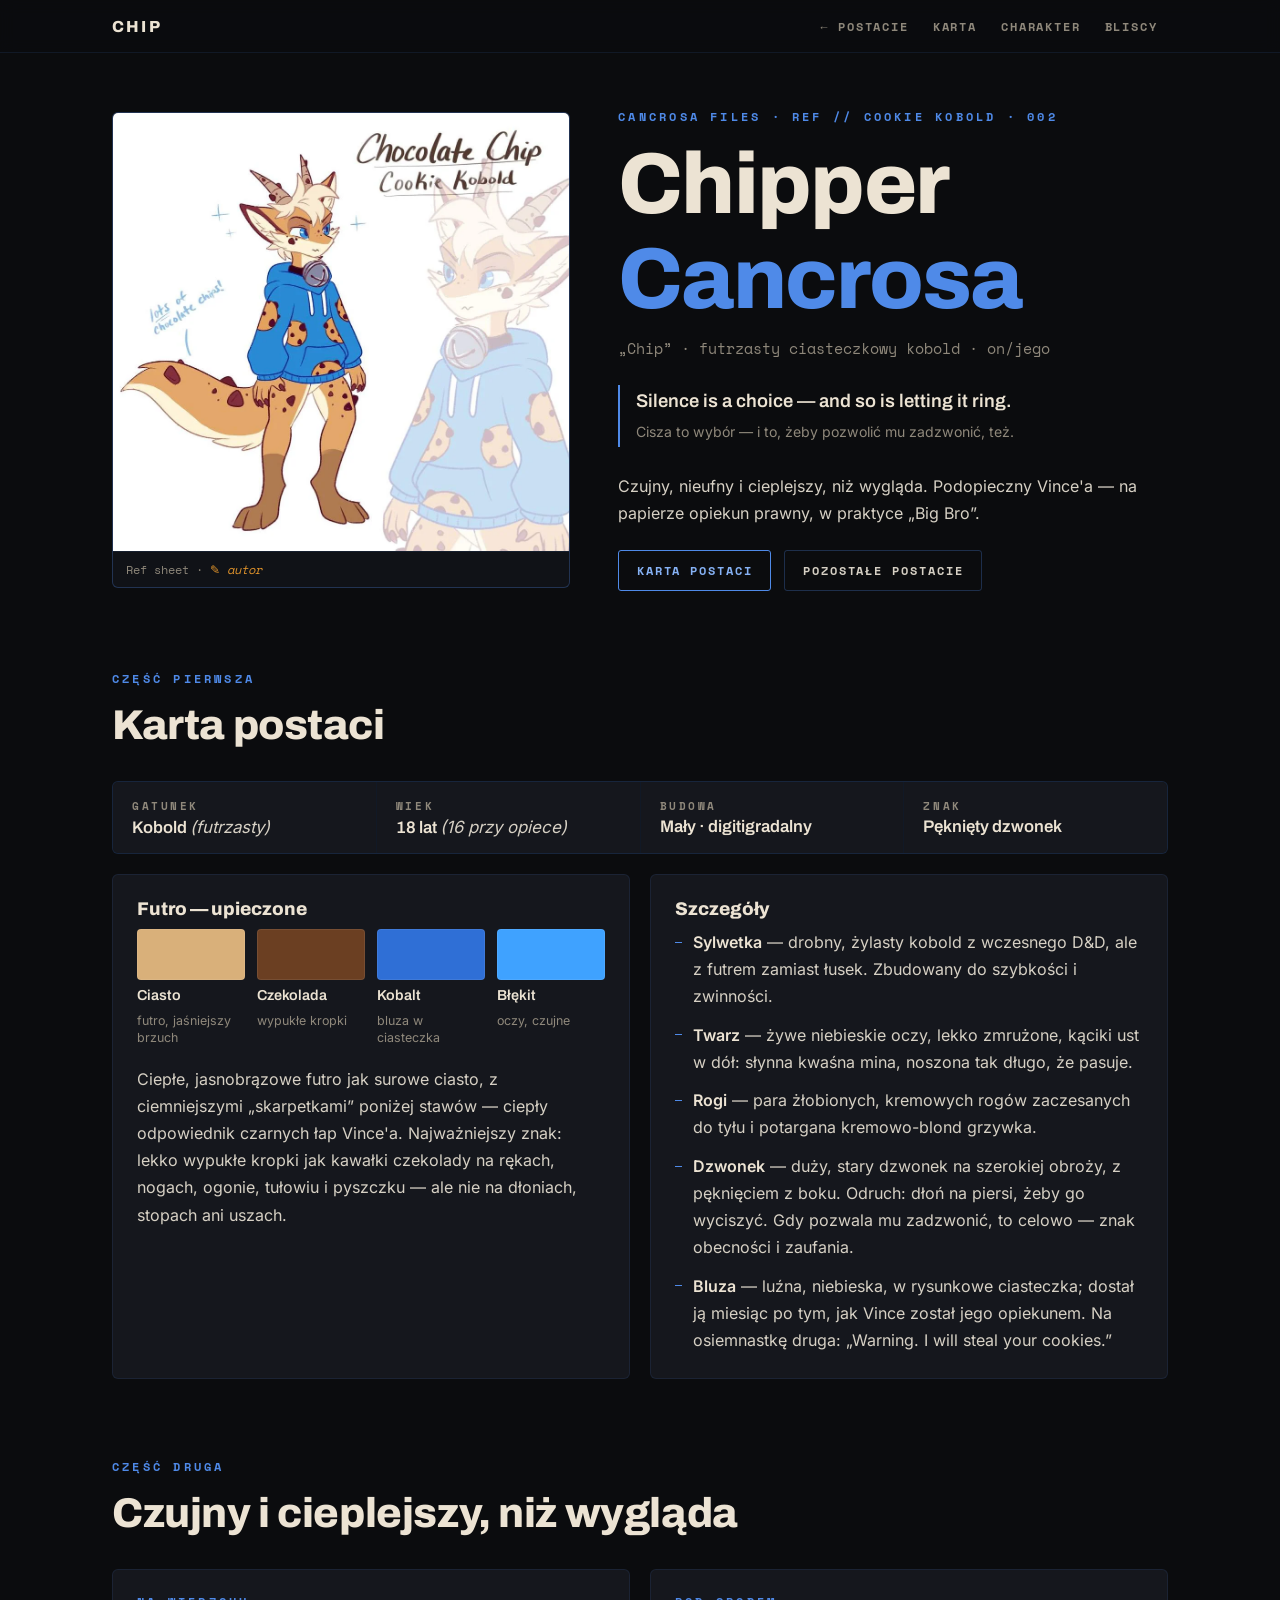
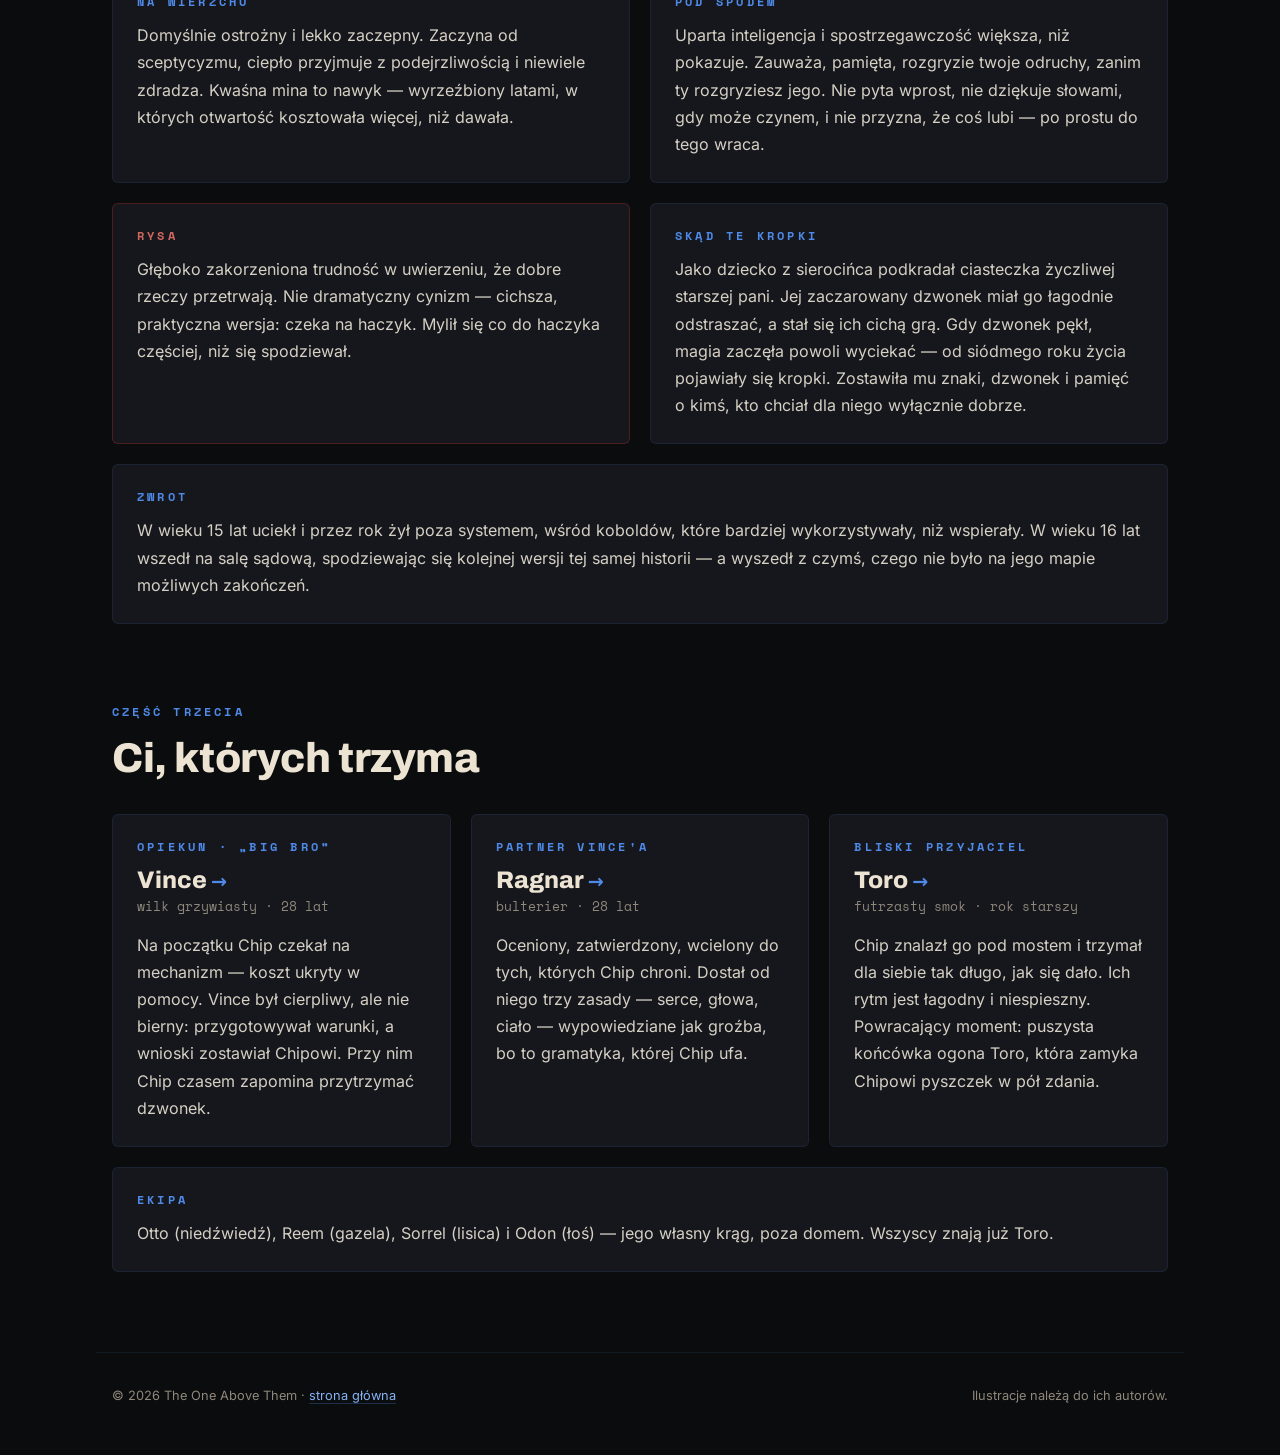
==== chip.html @ 17dac514 "Karty Chipa, Ragnara i Toro, zapowiedź Myr i Zarina, ref sheety Co-Authored-By: Claude Opus 5.5 <nor" ====
<!doctype html>
<html lang="pl">
<head>
<meta charset="utf-8">
<meta name="viewport" content="width=device-width, initial-scale=1">
<title>Chipper Cancrosa · The One Above Them</title>
<meta name="description" content="Chipper „Chip” Cancrosa — futrzasty ciasteczkowy kobold, podopieczny Vince'a.">
<meta name="color-scheme" content="dark">
<meta name="theme-color" content="#0b0c0e">
<meta property="og:type" content="website">
<meta property="og:title" content="Chipper „Chip” Cancrosa">
<meta property="og:description" content="Cisza to wybór — i to, żeby pozwolić dzwonkowi zadzwonić, też.">
<meta property="og:url" content="https://TWOJA-DOMENA.pl/chip.html">
<meta property="og:image" content="https://TWOJA-DOMENA.pl/img/chip-thumb.webp">
<link rel="icon" href="data:image/svg+xml,%3Csvg xmlns='http://www.w3.org/2000/svg' viewBox='0 0 32 32'%3E%3Crect width='32' height='32' rx='7' fill='%230b0c0e'/%3E%3Ccircle cx='16' cy='8' r='3' fill='%23ece3d3'/%3E%3Cpath d='M8 19v8M16 17v10M24 19v8' stroke='%23c98a3c' stroke-width='2.2' stroke-linecap='round'/%3E%3C/svg%3E">
<link rel="stylesheet" href="fonts/fonts.css">
<link rel="stylesheet" href="styles.css">
<style>
  /* Akcent Chipa: kobaltowa bluza w ciasteczka */
  :root { --gold: #4f8ae8; --gold-b: #86b2f5; --line: rgba(79,138,232,.28); --line-s: rgba(79,138,232,.11); }
</style>
</head>
<body>
<a class="skip" href="#main">Przejdź do treści</a>

<header class="top">
  <div class="top-inner">
    <a class="brand" href="#start">CHIP</a>
    <nav class="tabs" aria-label="Sekcje strony">
      <a href="index.html#postacie">← Postacie</a>
      <a href="#karta">Karta</a>
      <a href="#charakter">Charakter</a>
      <a href="#bliscy">Bliscy</a>
    </nav>
  </div>
</header>

<main id="main">
  <section class="hero" id="start">
    <figure class="portrait has-img" style="margin:0">
      <a href="img/chip-ref.webp"><img src="img/chip-ref.webp" alt="Ref sheet Chipa: mały kobold w niebieskiej bluzie w ciasteczka, z dzwonkiem na obroży" width="1000" height="961"></a>
      <figcaption>Ref sheet · <span class="todo">autor</span></figcaption>
    </figure>
    <div>
      <p class="kicker">Cancrosa Files · Ref // Cookie Kobold · 002</p>
      <h1>Chipper<br><span>Cancrosa</span></h1>
      <p class="aka">„Chip” · futrzasty ciasteczkowy kobold · on/jego</p>
      <blockquote class="motto">
        <q>Silence is a choice — and so is letting it ring.</q>
        <small>Cisza to wybór — i to, żeby pozwolić mu zadzwonić, też.</small>
      </blockquote>
      <div class="lead">
        <p>Czujny, nieufny i cieplejszy, niż wygląda. Podopieczny Vince'a — na papierze opiekun prawny, w praktyce „Big Bro”.</p>
      </div>
      <a class="btn" href="#karta">Karta postaci</a>
      <a class="btn ghost" href="index.html#postacie">Pozostałe postacie</a>
    </div>
  </section>

  <section id="karta" aria-labelledby="karta-h">
    <div class="section-head">
      <p class="kicker">Część pierwsza</p>
      <h2 id="karta-h">Karta postaci</h2>
    </div>
    <dl class="stats">
      <div><dt>Gatunek</dt><dd>Kobold <i>(futrzasty)</i></dd></div>
      <div><dt>Wiek</dt><dd>18 lat <i>(16 przy opiece)</i></dd></div>
      <div><dt>Budowa</dt><dd>Mały · digitigradalny</dd></div>
      <div><dt>Znak</dt><dd>Pęknięty dzwonek</dd></div>
    </dl>
    <div class="grid-2">
      <div class="card">
        <h3>Futro — upieczone</h3>
        <div class="swatches">
          <div class="swatch"><i style="--c:#d9b07a"></i><b>Ciasto</b><span>futro, jaśniejszy brzuch</span></div>
          <div class="swatch"><i style="--c:#6b3f22"></i><b>Czekolada</b><span>wypukłe kropki</span></div>
          <div class="swatch"><i style="--c:#2f6fd6"></i><b>Kobalt</b><span>bluza w ciasteczka</span></div>
          <div class="swatch"><i style="--c:#3fa2ff"></i><b>Błękit</b><span>oczy, czujne</span></div>
        </div>
        <p>Ciepłe, jasnobrązowe futro jak surowe ciasto, z ciemniejszymi „skarpetkami” poniżej stawów —
          ciepły odpowiednik czarnych łap Vince'a. Najważniejszy znak: lekko wypukłe kropki jak kawałki czekolady
          na rękach, nogach, ogonie, tułowiu i pyszczku — ale nie na dłoniach, stopach ani uszach.</p>
      </div>
      <div class="card">
        <h3>Szczegóły</h3>
        <ul class="details">
          <li><b>Sylwetka</b> — drobny, żylasty kobold z wczesnego D&amp;D, ale z futrem zamiast łusek. Zbudowany do szybkości i zwinności.</li>
          <li><b>Twarz</b> — żywe niebieskie oczy, lekko zmrużone, kąciki ust w dół: słynna kwaśna mina, noszona tak długo, że pasuje.</li>
          <li><b>Rogi</b> — para żłobionych, kremowych rogów zaczesanych do tyłu i potargana kremowo-blond grzywka.</li>
          <li><b>Dzwonek</b> — duży, stary dzwonek na szerokiej obroży, z pęknięciem z boku. Odruch: dłoń na piersi, żeby go wyciszyć.
            Gdy pozwala mu zadzwonić, to celowo — znak obecności i zaufania.</li>
          <li><b>Bluza</b> — luźna, niebieska, w rysunkowe ciasteczka; dostał ją miesiąc po tym, jak Vince został jego opiekunem.
            Na osiemnastkę druga: „Warning. I will steal your cookies.”</li>
        </ul>
      </div>
    </div>
  </section>

  <section id="charakter" aria-labelledby="charakter-h">
    <div class="section-head">
      <p class="kicker">Część druga</p>
      <h2 id="charakter-h">Czujny i cieplejszy, niż wygląda</h2>
    </div>
    <div class="grid-2">
      <div class="card">
        <p class="kicker">Na wierzchu</p>
        <p>Domyślnie ostrożny i lekko zaczepny. Zaczyna od sceptycyzmu, ciepło przyjmuje z podejrzliwością i niewiele zdradza.
          Kwaśna mina to nawyk — wyrzeźbiony latami, w których otwartość kosztowała więcej, niż dawała.</p>
      </div>
      <div class="card">
        <p class="kicker">Pod spodem</p>
        <p>Uparta inteligencja i spostrzegawczość większa, niż pokazuje. Zauważa, pamięta, rozgryzie twoje odruchy, zanim ty rozgryziesz jego.
          Nie pyta wprost, nie dziękuje słowami, gdy może czynem, i nie przyzna, że coś lubi — po prostu do tego wraca.</p>
      </div>
      <div class="card trait shadow">
        <p class="kicker">Rysa</p>
        <p>Głęboko zakorzeniona trudność w uwierzeniu, że dobre rzeczy przetrwają. Nie dramatyczny cynizm — cichsza, praktyczna wersja:
          czeka na haczyk. Mylił się co do haczyka częściej, niż się spodziewał.</p>
      </div>
      <div class="card">
        <p class="kicker">Skąd te kropki</p>
        <p>Jako dziecko z sierocińca podkradał ciasteczka życzliwej starszej pani. Jej zaczarowany dzwonek miał go łagodnie odstraszać,
          a stał się ich cichą grą. Gdy dzwonek pękł, magia zaczęła powoli wyciekać — od siódmego roku życia pojawiały się kropki.
          Zostawiła mu znaki, dzwonek i pamięć o kimś, kto chciał dla niego wyłącznie dobrze.</p>
      </div>
    </div>
    <div class="card">
      <p class="kicker">Zwrot</p>
      <p>W wieku 15 lat uciekł i przez rok żył poza systemem, wśród koboldów, które bardziej wykorzystywały, niż wspierały.
        W wieku 16 lat wszedł na salę sądową, spodziewając się kolejnej wersji tej samej historii — a wyszedł z czymś,
        czego nie było na jego mapie możliwych zakończeń.</p>
    </div>
  </section>

  <section id="bliscy" aria-labelledby="bliscy-h">
    <div class="section-head">
      <p class="kicker">Część trzecia</p>
      <h2 id="bliscy-h">Ci, których trzyma</h2>
    </div>
    <div class="grid-3">
      <article class="card person">
        <p class="kicker">Opiekun · „Big Bro”</p>
        <h3><a href="vince.html">Vince</a></h3>
        <p class="meta">wilk grzywiasty · 28 lat</p>
        <p>Na początku Chip czekał na mechanizm — koszt ukryty w pomocy. Vince był cierpliwy, ale nie bierny: przygotowywał warunki,
          a wnioski zostawiał Chipowi. Przy nim Chip czasem zapomina przytrzymać dzwonek.</p>
      </article>
      <article class="card person">
        <p class="kicker">Partner Vince'a</p>
        <h3><a href="ragnar.html">Ragnar</a></h3>
        <p class="meta">bulterier · 28 lat</p>
        <p>Oceniony, zatwierdzony, wcielony do tych, których Chip chroni. Dostał od niego trzy zasady — serce, głowa, ciało —
          wypowiedziane jak groźba, bo to gramatyka, której Chip ufa.</p>
      </article>
      <article class="card person">
        <p class="kicker">Bliski przyjaciel</p>
        <h3><a href="toro.html">Toro</a></h3>
        <p class="meta">futrzasty smok · rok starszy</p>
        <p>Chip znalazł go pod mostem i trzymał dla siebie tak długo, jak się dało. Ich rytm jest łagodny i niespieszny.
          Powracający moment: puszysta końcówka ogona Toro, która zamyka Chipowi pyszczek w pół zdania.</p>
      </article>
    </div>
    <div class="card">
      <p class="kicker">Ekipa</p>
      <p>Otto (niedźwiedź), Reem (gazela), Sorrel (lisica) i Odon (łoś) — jego własny krąg, poza domem. Wszyscy znają już Toro.</p>
    </div>
  </section>
</main>

<footer>
  <span>© <span id="year">2026</span> The One Above Them · <a href="index.html">strona główna</a></span>
  <span>Ilustracje należą do ich autorów.</span>
</footer>

<script>
  document.getElementById("year").textContent = new Date().getFullYear();
  const links = [...document.querySelectorAll("nav.tabs a")];
  const observer = new IntersectionObserver(entries => {
    for (const e of entries) {
      if (!e.isIntersecting) continue;
      links.forEach(a => a.setAttribute("aria-current", a.hash === "#" + e.target.id ? "true" : "false"));
    }
  }, { rootMargin: "-40% 0px -55% 0px" });
  document.querySelectorAll("main section[id]").forEach(s => observer.observe(s));
</script>
</body>
</html>
---- fonts/fonts.css ----
/* Archivo, Inter, Space Mono — SIL Open Font License (pliki OFL-*.txt obok). Źródło: Fontsource. */
@font-face { font-family: "Archivo"; font-style: normal; font-weight: 600; font-display: swap; src: url("archivo-latin-ext-600-normal.woff2") format("woff2"); unicode-range: U+0100-02AF,U+0304,U+0308,U+0329,U+1E00-1E9F,U+1EF2-1EFF,U+2020,U+20A0-20AB,U+20AD-20C0,U+2113,U+2C60-2C7F,U+A720-A7FF; }
@font-face { font-family: "Archivo"; font-style: normal; font-weight: 600; font-display: swap; src: url("archivo-latin-600-normal.woff2") format("woff2"); unicode-range: U+0000-00FF,U+0131,U+0152-0153,U+02BB-02BC,U+02C6,U+02DA,U+02DC,U+0304,U+0308,U+0329,U+2000-206F,U+2074,U+20AC,U+2122,U+2191,U+2193,U+2212,U+2215,U+FEFF,U+FFFD; }
@font-face { font-family: "Archivo"; font-style: normal; font-weight: 800; font-display: swap; src: url("archivo-latin-ext-800-normal.woff2") format("woff2"); unicode-range: U+0100-02AF,U+0304,U+0308,U+0329,U+1E00-1E9F,U+1EF2-1EFF,U+2020,U+20A0-20AB,U+20AD-20C0,U+2113,U+2C60-2C7F,U+A720-A7FF; }
@font-face { font-family: "Archivo"; font-style: normal; font-weight: 800; font-display: swap; src: url("archivo-latin-800-normal.woff2") format("woff2"); unicode-range: U+0000-00FF,U+0131,U+0152-0153,U+02BB-02BC,U+02C6,U+02DA,U+02DC,U+0304,U+0308,U+0329,U+2000-206F,U+2074,U+20AC,U+2122,U+2191,U+2193,U+2212,U+2215,U+FEFF,U+FFFD; }
@font-face { font-family: "Inter"; font-style: normal; font-weight: 400; font-display: swap; src: url("inter-latin-ext-400-normal.woff2") format("woff2"); unicode-range: U+0100-02AF,U+0304,U+0308,U+0329,U+1E00-1E9F,U+1EF2-1EFF,U+2020,U+20A0-20AB,U+20AD-20C0,U+2113,U+2C60-2C7F,U+A720-A7FF; }
@font-face { font-family: "Inter"; font-style: normal; font-weight: 400; font-display: swap; src: url("inter-latin-400-normal.woff2") format("woff2"); unicode-range: U+0000-00FF,U+0131,U+0152-0153,U+02BB-02BC,U+02C6,U+02DA,U+02DC,U+0304,U+0308,U+0329,U+2000-206F,U+2074,U+20AC,U+2122,U+2191,U+2193,U+2212,U+2215,U+FEFF,U+FFFD; }
@font-face { font-family: "Inter"; font-style: normal; font-weight: 600; font-display: swap; src: url("inter-latin-ext-600-normal.woff2") format("woff2"); unicode-range: U+0100-02AF,U+0304,U+0308,U+0329,U+1E00-1E9F,U+1EF2-1EFF,U+2020,U+20A0-20AB,U+20AD-20C0,U+2113,U+2C60-2C7F,U+A720-A7FF; }
@font-face { font-family: "Inter"; font-style: normal; font-weight: 600; font-display: swap; src: url("inter-latin-600-normal.woff2") format("woff2"); unicode-range: U+0000-00FF,U+0131,U+0152-0153,U+02BB-02BC,U+02C6,U+02DA,U+02DC,U+0304,U+0308,U+0329,U+2000-206F,U+2074,U+20AC,U+2122,U+2191,U+2193,U+2212,U+2215,U+FEFF,U+FFFD; }
@font-face { font-family: "Space Mono"; font-style: normal; font-weight: 400; font-display: swap; src: url("space-mono-latin-ext-400-normal.woff2") format("woff2"); unicode-range: U+0100-02AF,U+0304,U+0308,U+0329,U+1E00-1E9F,U+1EF2-1EFF,U+2020,U+20A0-20AB,U+20AD-20C0,U+2113,U+2C60-2C7F,U+A720-A7FF; }
@font-face { font-family: "Space Mono"; font-style: normal; font-weight: 400; font-display: swap; src: url("space-mono-latin-400-normal.woff2") format("woff2"); unicode-range: U+0000-00FF,U+0131,U+0152-0153,U+02BB-02BC,U+02C6,U+02DA,U+02DC,U+0304,U+0308,U+0329,U+2000-206F,U+2074,U+20AC,U+2122,U+2191,U+2193,U+2212,U+2215,U+FEFF,U+FFFD; }
@font-face { font-family: "Space Mono"; font-style: normal; font-weight: 700; font-display: swap; src: url("space-mono-latin-ext-700-normal.woff2") format("woff2"); unicode-range: U+0100-02AF,U+0304,U+0308,U+0329,U+1E00-1E9F,U+1EF2-1EFF,U+2020,U+20A0-20AB,U+20AD-20C0,U+2113,U+2C60-2C7F,U+A720-A7FF; }
@font-face { font-family: "Space Mono"; font-style: normal; font-weight: 700; font-display: swap; src: url("space-mono-latin-700-normal.woff2") format("woff2"); unicode-range: U+0000-00FF,U+0131,U+0152-0153,U+02BB-02BC,U+02C6,U+02DA,U+02DC,U+0304,U+0308,U+0329,U+2000-206F,U+2074,U+20AC,U+2122,U+2191,U+2193,U+2212,U+2215,U+FEFF,U+FFFD; }
---- styles.css ----
:root {
  /* Barwy z karty referencyjnej Vince'a */
  --gold: #c98a3c;      /* miedziane złoto: barki, boki, uda */
  --gold-b: #e6ac60;
  --cream: #ece3d3;     /* krem: pierś, brzuch, podbródek */
  --jet: #050506;       /* czerń: dolne części kończyn, linia kręgosłupa */
  --amber: #e0932b;     /* oczy */

  --bg: #0b0c0e;
  --bg2: #101217;
  --card: #15171d;
  --ink: #d6d0c4;
  --muted: #8f887b;
  --line: rgba(201, 138, 60, .24);
  --line-s: rgba(201, 138, 60, .10);

  --disp: "Archivo", system-ui, sans-serif;
  --body: "Inter", system-ui, sans-serif;
  --mono: "Space Mono", ui-monospace, monospace;
}

* { box-sizing: border-box; }
html { scroll-behavior: smooth; scroll-padding-top: 4.5rem; }
body {
  margin: 0;
  background: var(--bg);
  color: var(--ink);
  font: 400 1rem/1.7 var(--body);
  -webkit-font-smoothing: antialiased;
}
::selection { background: var(--gold); color: var(--jet); }
a { color: var(--gold-b); text-underline-offset: 3px; text-decoration-color: var(--line); }
a:hover { color: var(--cream); text-decoration-color: var(--gold); }
a:focus-visible { outline: 2px solid var(--gold-b); outline-offset: 3px; border-radius: 2px; }
img { max-width: 100%; display: block; }
h1, h2, h3 { font-family: var(--disp); color: var(--cream); margin: 0; line-height: 1.1; }
p { margin: 0 0 1rem; }
p:last-child { margin-bottom: 0; }

.skip { position: absolute; left: -999px; }
.skip:focus { left: 1rem; top: 1rem; z-index: 100; background: var(--gold); color: var(--jet); padding: .4rem .8rem; }

.kicker {
  font: 700 .72rem/1.4 var(--mono); letter-spacing: .28em; text-transform: uppercase; color: var(--gold);
  margin: 0 0 .75rem;
}
.todo { color: var(--amber); font-style: italic; }
.todo::before { content: "✎ "; font-style: normal; }

/* ---------- Pasek nawigacji ---------- */
header.top {
  position: sticky; top: 0; z-index: 40;
  background: rgba(11, 12, 14, .86);
  backdrop-filter: blur(8px);
  border-bottom: 1px solid var(--line-s);
}
.top-inner { max-width: 68rem; margin: 0 auto; padding: .7rem 1rem; display: flex; align-items: center; gap: 1rem; flex-wrap: wrap; }
.brand { display: flex; align-items: center; gap: .6rem; text-decoration: none; color: var(--cream); font: 800 1rem var(--disp); letter-spacing: .14em; }
.brand svg { width: 1.4rem; height: 1.4rem; }
nav.tabs { display: flex; gap: .2rem; flex-wrap: wrap; margin-left: auto; }
nav.tabs a {
  font: 700 .72rem var(--mono); letter-spacing: .16em; text-transform: uppercase; text-decoration: none;
  color: var(--muted); padding: .4rem .65rem; border-radius: 3px;
}
nav.tabs a:hover, nav.tabs a[aria-current="true"] { color: var(--gold-b); background: var(--line-s); }

main { max-width: 68rem; margin: 0 auto; padding: 0 1rem 5rem; }
section { padding-top: 5rem; }
.section-head { display: grid; gap: .25rem; margin-bottom: 2rem; }
.section-head h2 { font-size: clamp(1.8rem, 4vw, 2.6rem); font-weight: 800; letter-spacing: -.01em; }
.intro { max-width: 44rem; margin-bottom: 2rem; }

.card { background: var(--card); border: 1px solid var(--line-s); border-radius: 6px; padding: 1.5rem; }
.card + .card, .grid-2 + .card { margin-top: 1.25rem; }
.grid-2 > .card, .grid-3 > .card { margin-top: 0; }

/* ---------- Ekran powitalny ---------- */
.hero { display: grid; grid-template-columns: minmax(0, 1fr) minmax(0, 1.2fr); gap: 3rem; align-items: center; padding-top: 3.5rem; }
.portrait {
  aspect-ratio: 4 / 5; border-radius: 6px; overflow: hidden;
  /* Czarna „oś kręgosłupa” przez środek, dopóki nie ma portretu */
  background:
    linear-gradient(to right, transparent calc(50% - 1px), var(--jet) calc(50% - 1px) calc(50% + 1px), transparent calc(50% + 1px)),
    radial-gradient(ellipse at 50% 35%, rgba(201,138,60,.22), transparent 65%),
    var(--bg2);
  border: 1px solid var(--line);
  display: grid; place-items: center;
}
.portrait img { width: 100%; height: 100%; object-fit: cover; }
.portrait .placeholder { font: 700 .75rem var(--mono); letter-spacing: .2em; color: var(--muted); text-align: center; background: var(--bg2); padding: .5rem .8rem; }
.hero h1 { font-size: clamp(3rem, 8vw, 5.4rem); font-weight: 800; letter-spacing: -.02em; }
.hero h1 span { color: var(--gold); }
.hero .aka { font: 400 .95rem var(--mono); color: var(--muted); margin: .6rem 0 1.6rem; }
.motto { border-left: 2px solid var(--gold); padding: .2rem 0 .2rem 1rem; margin: 0 0 1.6rem; }
.motto q { font: 600 1.15rem/1.5 var(--disp); color: var(--cream); quotes: none; display: block; }
.motto small { display: block; color: var(--muted); font-size: .88rem; margin-top: .3rem; }
.lead { max-width: 36rem; margin-bottom: 1rem; }

.btn {
  display: inline-block; font: 700 .75rem var(--mono); letter-spacing: .16em; text-transform: uppercase; text-decoration: none;
  border: 1px solid var(--gold); color: var(--gold-b); padding: .7rem 1.1rem; border-radius: 3px; margin: .4rem .5rem 0 0;
}
.btn:hover { background: var(--gold); color: var(--jet); }
.btn.ghost { border-color: var(--line); color: var(--ink); }

/* ---------- Karta postaci ---------- */
.stats { display: grid; grid-template-columns: repeat(4, minmax(0, 1fr)); gap: 1px; background: var(--line-s); border: 1px solid var(--line-s); border-radius: 6px; overflow: hidden; margin: 0 0 1.25rem; }
.stats div { background: var(--card); padding: 1rem 1.2rem; }
.stats dt { font: 700 .66rem var(--mono); letter-spacing: .24em; text-transform: uppercase; color: var(--muted); }
.stats dd { margin: .2rem 0 0; font: 600 1.05rem var(--disp); color: var(--cream); }
.stats dd i { font-family: var(--body); font-weight: 400; color: var(--ink); }

.grid-2 { display: grid; grid-template-columns: minmax(0, 1fr) minmax(0, 1fr); gap: 1.25rem; }
.grid-3 { display: grid; grid-template-columns: repeat(3, minmax(0, 1fr)); gap: 1.25rem; }
.card h3 { font-size: 1.15rem; font-weight: 800; margin-bottom: .6rem; }

.swatches { display: grid; grid-template-columns: repeat(4, minmax(0, 1fr)); gap: .75rem; margin-bottom: 1.2rem; }
.swatch { display: grid; gap: .4rem; align-content: start; }
.swatch i { display: block; height: 3.2rem; border-radius: 4px; background: var(--c); border: 1px solid rgba(255,255,255,.08); }
.swatch b { font: 600 .9rem/1.3 var(--disp); color: var(--cream); }
.swatch span { font-size: .78rem; color: var(--muted); line-height: 1.4; }

ul.details { list-style: none; margin: 0; padding: 0; display: grid; gap: .7rem; }
ul.details li { padding-left: 1.1rem; position: relative; }
ul.details li::before { content: ""; position: absolute; left: 0; top: .8em; width: .45rem; height: 1px; background: var(--gold); }
ul.details b { color: var(--cream); font-weight: 600; }

/* ---------- Charakter ---------- */
.trait.shadow { border-color: rgba(158, 43, 37, .4); }
.trait.shadow .kicker { color: #d0675e; }

/* ---------- Bliscy ---------- */
.person h3 { font-size: 1.5rem; margin-bottom: .2rem; }
.person h3 small { color: var(--muted); font-size: 1rem; font-weight: 600; }
.person .meta { font: 400 .8rem var(--mono); color: var(--muted); margin-bottom: 1rem; }

/* ---------- Muzyka ---------- */
.cat h3 { font-size: 1.3rem; }
.cat h3 small { display: block; font: 700 .7rem var(--mono); letter-spacing: .2em; color: var(--gold); margin-top: .35rem; }
.cat p { margin-top: .8rem; }
.note { margin: 1.5rem 0 1rem; border-left: 2px solid var(--line); padding-left: 1rem; color: var(--muted); font-size: .92rem; max-width: 50rem; }

/* ---------- Galeria ---------- */
.gallery { display: grid; grid-template-columns: repeat(auto-fill, minmax(14rem, 1fr)); gap: 1.25rem; }
.gallery figure { margin: 0; background: var(--card); border: 1px solid var(--line-s); border-radius: 6px; overflow: hidden; }
.gallery .frame { aspect-ratio: 1; display: grid; place-items: center; background: var(--bg2); font: 700 .72rem var(--mono); letter-spacing: .2em; color: var(--muted); }
.gallery .frame img { width: 100%; height: 100%; object-fit: cover; }
.gallery figcaption { padding: .7rem 1rem; font-size: .85rem; }

/* ---------- Kontakt ---------- */
.links { list-style: none; margin: 0; padding: 0; display: grid; grid-template-columns: repeat(auto-fit, minmax(15rem, 1fr)); gap: .75rem; }
.links a { display: flex; justify-content: space-between; gap: 1rem; background: var(--card); border: 1px solid var(--line-s); border-radius: 4px; padding: .9rem 1.1rem; text-decoration: none; color: var(--cream); }
.links a:hover { border-color: var(--gold); }
.links a span:last-child { color: var(--muted); font: 400 .85rem var(--mono); }

footer { max-width: 68rem; margin: 0 auto; padding: 2rem 1rem 3rem; border-top: 1px solid var(--line-s); font-size: .8rem; color: var(--muted); display: flex; justify-content: space-between; flex-wrap: wrap; gap: .5rem 2rem; }

@media (max-width: 860px) {
  .hero, .grid-2, .grid-3 { grid-template-columns: 1fr; }
  .stats, .swatches { grid-template-columns: repeat(2, minmax(0, 1fr)); }
  .hero { gap: 2rem; }
  .hero .portrait { max-width: 22rem; }
}
@media (max-width: 560px) {
  nav.tabs { margin-left: 0; width: 100%; }
  nav.tabs a { padding: .35rem .45rem; letter-spacing: .1em; }
}
@media (prefers-reduced-motion: reduce) { html { scroll-behavior: auto; } }

/* ---------- Strona główna: postacie i projekty ---------- */
.chars { display: grid; grid-template-columns: repeat(auto-fill, minmax(15rem, 1fr)); gap: 1.25rem; }
.char { display: flex; flex-direction: column; text-decoration: none; color: var(--ink); background: var(--card); border: 1px solid var(--line-s); border-radius: 6px; overflow: hidden; }
a.char:hover { border-color: var(--gold); color: var(--ink); }
.char .thumb { aspect-ratio: 4 / 3; display: grid; place-items: center; background: var(--bg2); font: 700 .7rem var(--mono); letter-spacing: .2em; color: var(--muted); border-bottom: 1px solid var(--line-s); }
.char .thumb img { width: 100%; height: 100%; object-fit: cover; }
.char .body { padding: 1.1rem 1.2rem 1.3rem; display: grid; gap: .3rem; }
.char h3 { font-size: 1.35rem; }
.char .meta { font: 400 .8rem var(--mono); color: var(--muted); }
.char .more { font: 700 .7rem var(--mono); letter-spacing: .16em; text-transform: uppercase; color: var(--gold-b); margin-top: .5rem; }
.char.soon { border-style: dashed; }
.char.soon .thumb { font-size: 1.6rem; letter-spacing: 0; }
.badge { justify-self: start; font: 700 .62rem var(--mono); letter-spacing: .2em; text-transform: uppercase; padding: .15rem .45rem; border-radius: 3px; border: 1px solid var(--line); color: var(--gold); }
.badge.main { background: var(--gold); color: var(--jet); border-color: var(--gold); }
.badge.dim { color: var(--muted); border-color: var(--line-s); }

.mark { width: 3rem; height: 3rem; margin-bottom: 1.2rem; }

/* ---------- Portret z ref sheetu ---------- */
.portrait.has-img { aspect-ratio: auto; background: var(--bg2); }
.portrait.has-img img { height: auto; }
.portrait figcaption, .credit { font: 400 .75rem var(--mono); color: var(--muted); padding: .55rem .8rem; border-top: 1px solid var(--line-s); }
.portrait.has-img { display: block; }

/* ---------- Świat na stronie głównej ---------- */
.world-head { display: flex; align-items: baseline; gap: 1rem; flex-wrap: wrap; margin: 2.5rem 0 1rem; }
.world-head:first-of-type { margin-top: 0; }
.world-head h3 { font-size: 1.3rem; }
.world-head span { font: 400 .8rem var(--mono); color: var(--muted); }
.char .thumb.light { background: #f4f1ea; }
.facts-mini { font-size: .88rem; margin: .4rem 0 0; }
.person h3 a { color: inherit; text-decoration: none; }
.person h3 a:hover { color: var(--gold-b); }
.person h3 a::after { content: " →"; color: var(--gold); font-size: .8em; }
.grid-3 + .card { margin-top: 1.25rem; }
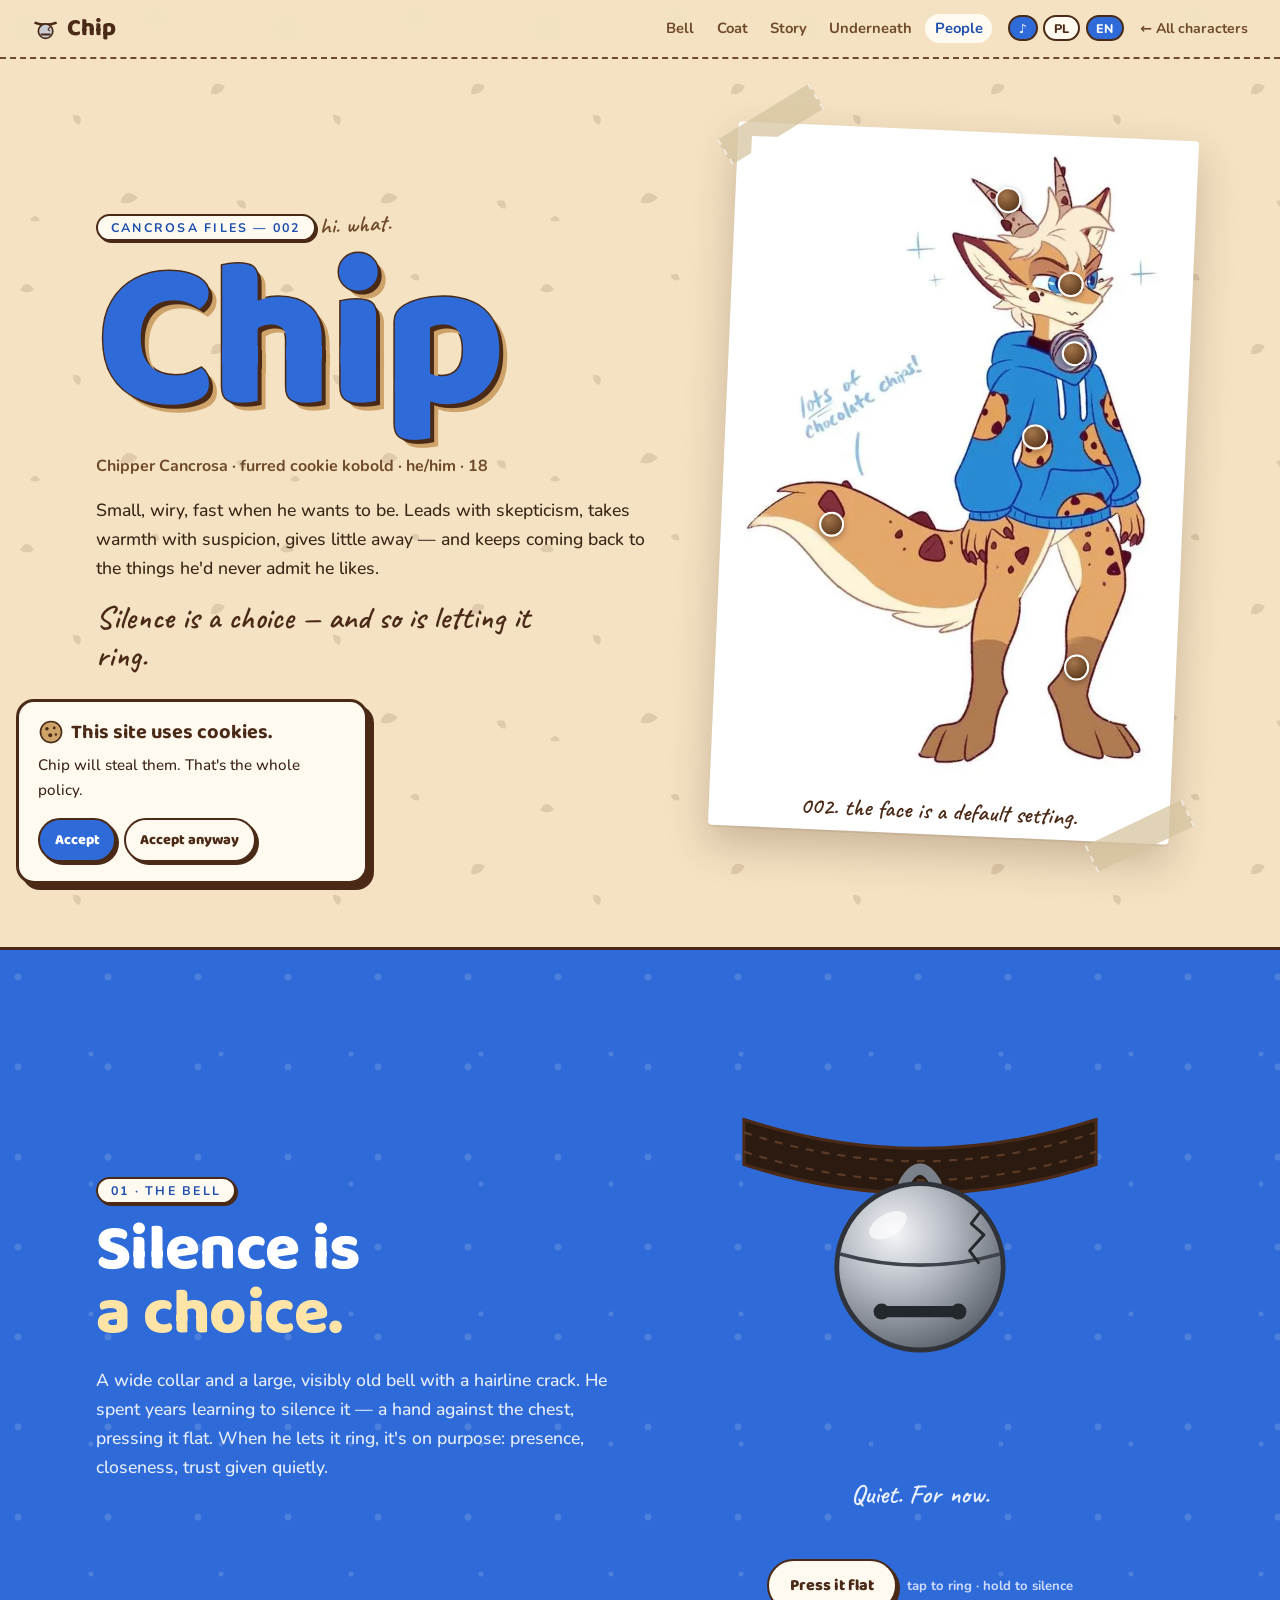
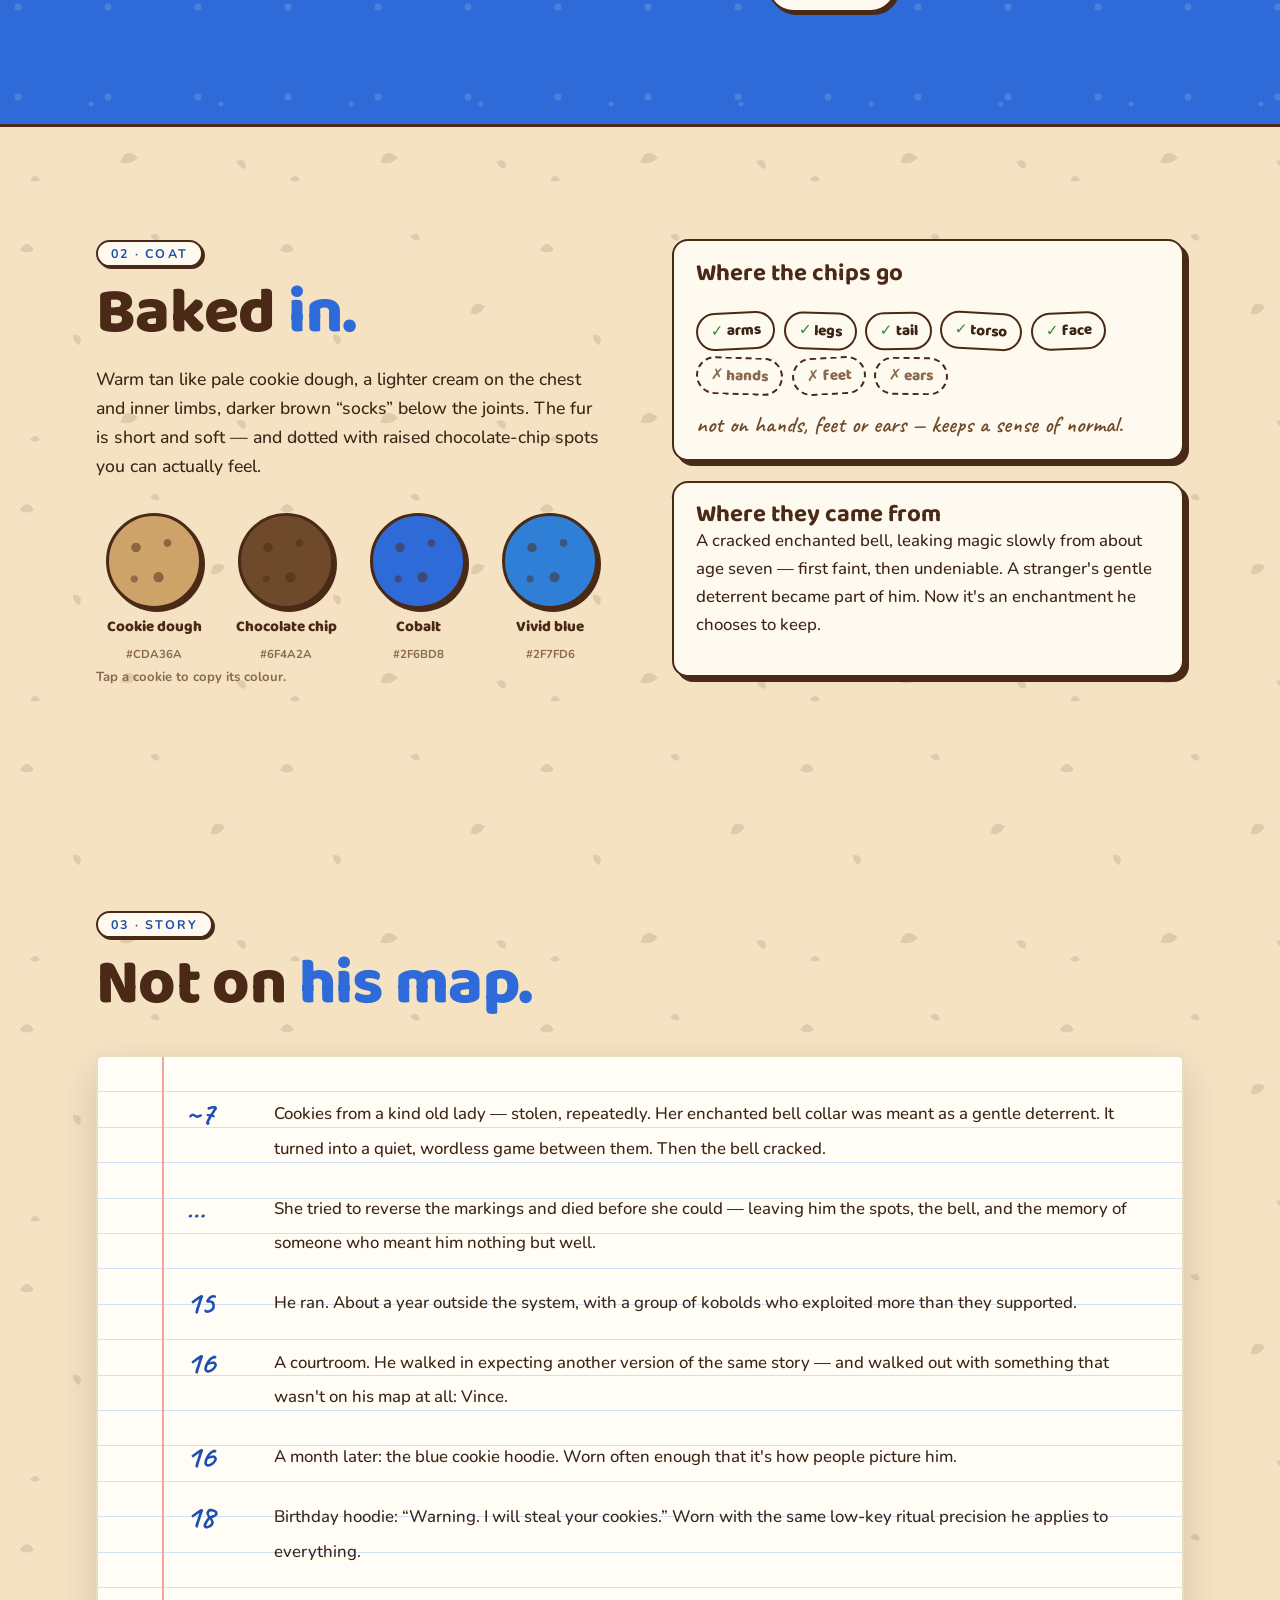
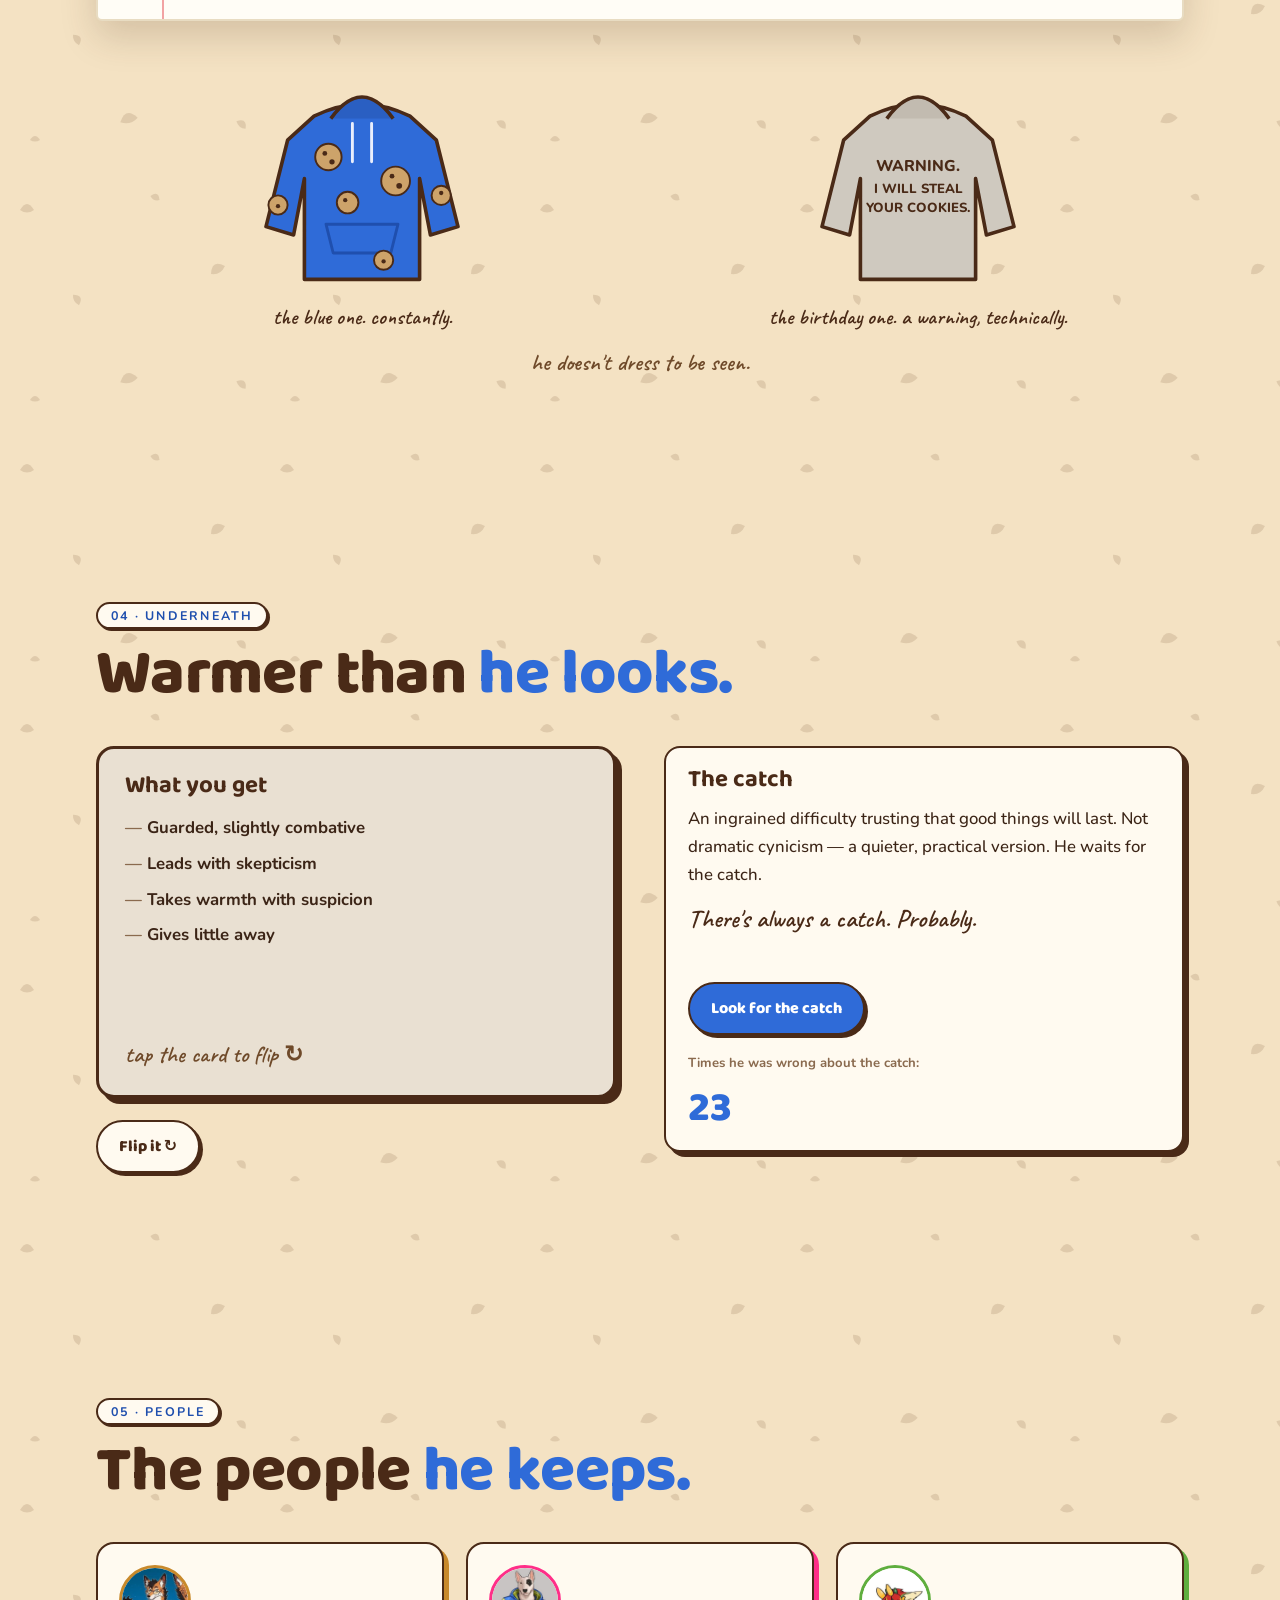
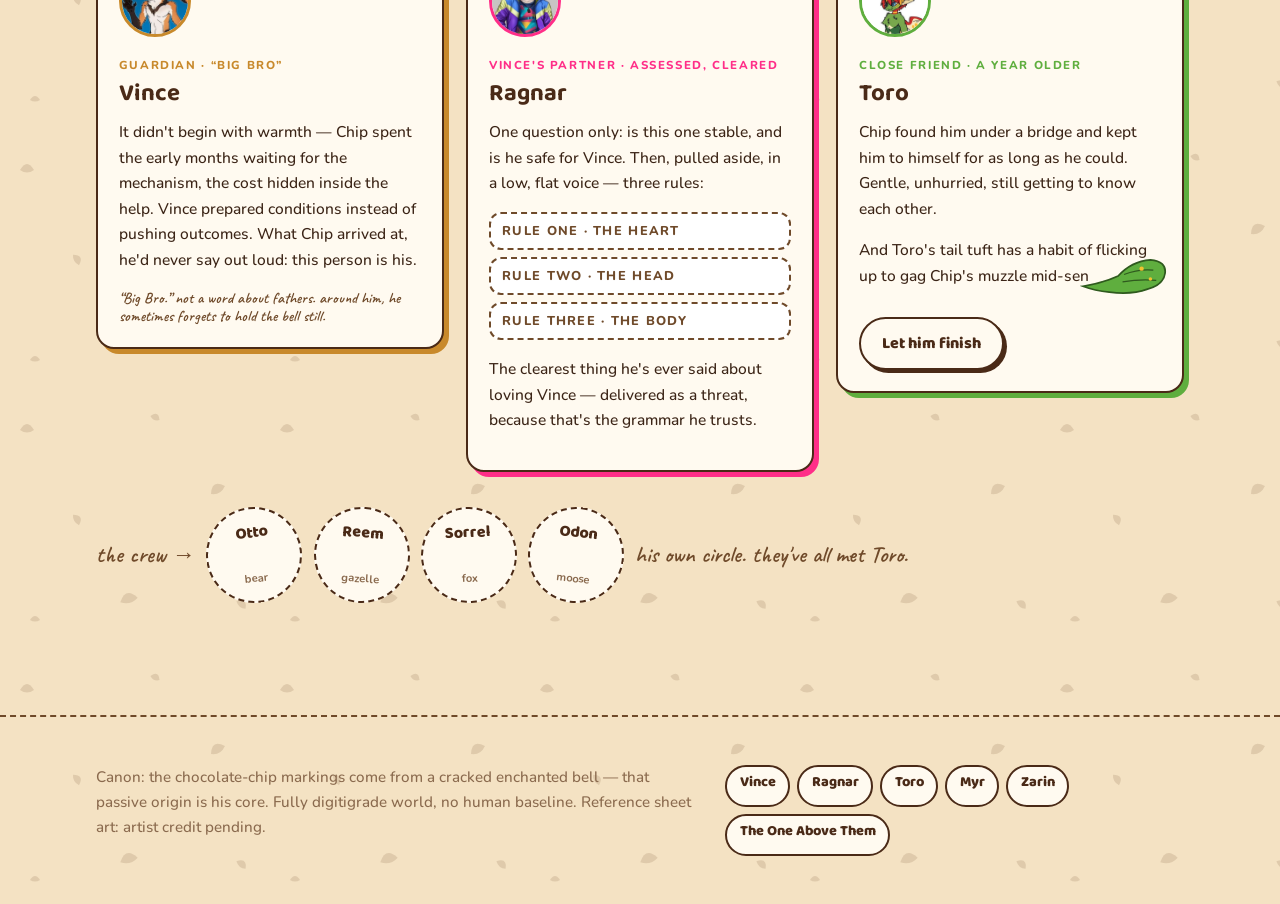
==== commit cc7b43c9: "Chip: strona w jego stylistyce, wspólny char.css Ciasto, czekolada i kobaltowa bluza, zeszyt z nakle" ====
--- a/chip.html
+++ b/chip.html
@@ -1,187 +1,623 @@
 <!doctype html>
-<html lang="pl">
+<html lang="en" data-lang="en">
 <head>
 <meta charset="utf-8">
 <meta name="viewport" content="width=device-width, initial-scale=1">
-<title>Chipper Cancrosa · The One Above Them</title>
-<meta name="description" content="Chipper „Chip” Cancrosa — futrzasty ciasteczkowy kobold, podopieczny Vince'a.">
-<meta name="color-scheme" content="dark">
-<meta name="theme-color" content="#0b0c0e">
+<title>Chip · Chipper Cancrosa</title>
+<meta name="description" content="Chipper „Chip” Cancrosa — furred cookie kobold. Silence is a choice — and so is letting it ring.">
+<meta name="theme-color" content="#f4e2c3">
+<meta name="color-scheme" content="light">
 <meta property="og:type" content="website">
-<meta property="og:title" content="Chipper „Chip” Cancrosa">
-<meta property="og:description" content="Cisza to wybór — i to, żeby pozwolić dzwonkowi zadzwonić, też.">
+<meta property="og:title" content="Chip · Chipper Cancrosa">
+<meta property="og:description" content="Silence is a choice — and so is letting it ring.">
 <meta property="og:url" content="https://TWOJA-DOMENA.pl/chip.html">
 <meta property="og:image" content="https://TWOJA-DOMENA.pl/img/chip-thumb.webp">
-<link rel="icon" href="data:image/svg+xml,%3Csvg xmlns='http://www.w3.org/2000/svg' viewBox='0 0 32 32'%3E%3Crect width='32' height='32' rx='7' fill='%230b0c0e'/%3E%3Ccircle cx='16' cy='8' r='3' fill='%23ece3d3'/%3E%3Cpath d='M8 19v8M16 17v10M24 19v8' stroke='%23c98a3c' stroke-width='2.2' stroke-linecap='round'/%3E%3C/svg%3E">
+<link rel="icon" href="data:image/svg+xml,%3Csvg xmlns='http://www.w3.org/2000/svg' viewBox='0 0 32 32'%3E%3Ccircle cx='16' cy='17' r='12' fill='%23cda36a' stroke='%234a2a17' stroke-width='2'/%3E%3Ccircle cx='12' cy='13' r='2' fill='%234a2a17'/%3E%3Ccircle cx='20' cy='15' r='1.6' fill='%234a2a17'/%3E%3Ccircle cx='15' cy='21' r='2.2' fill='%234a2a17'/%3E%3C/svg%3E">
+<script>
+  // Język przed pierwszym malowaniem: zapamiętany wybór albo język przeglądarki.
+  (function () {
+    var l;
+    try { l = localStorage.getItem("lang"); } catch (e) {}
+    if (l !== "pl" && l !== "en") l = /^pl\b/i.test(navigator.language || "") ? "pl" : "en";
+    document.documentElement.dataset.lang = l;
+    document.documentElement.lang = l;
+  })();
+</script>
 <link rel="stylesheet" href="fonts/fonts.css">
-<link rel="stylesheet" href="styles.css">
-<style>
-  /* Akcent Chipa: kobaltowa bluza w ciasteczka */
-  :root { --gold: #4f8ae8; --gold-b: #86b2f5; --line: rgba(79,138,232,.28); --line-s: rgba(79,138,232,.11); }
-</style>
+<link rel="stylesheet" href="char.css">
+<link rel="stylesheet" href="chip.css">
 </head>
 <body>
-<a class="skip" href="#main">Przejdź do treści</a>
-
-<header class="top">
-  <div class="top-inner">
-    <a class="brand" href="#start">CHIP</a>
-    <nav class="tabs" aria-label="Sekcje strony">
-      <a href="index.html#postacie">← Postacie</a>
-      <a href="#karta">Karta</a>
-      <a href="#charakter">Charakter</a>
-      <a href="#bliscy">Bliscy</a>
-    </nav>
+<a class="skip" href="#main"><span lang="en">Skip to content</span><span lang="pl">Przejdź do treści</span></a>
+
+<svg width="0" height="0" style="position:absolute" aria-hidden="true">
+  <defs>
+    <symbol id="cookie" viewBox="0 0 32 32">
+      <circle cx="16" cy="16" r="13" fill="#cda36a" stroke="#4a2a17" stroke-width="2"/>
+      <circle cx="11" cy="12" r="2.2" fill="#4a2a17"/><circle cx="20" cy="11" r="1.7" fill="#4a2a17"/>
+      <circle cx="15" cy="20" r="2.4" fill="#4a2a17"/><circle cx="22" cy="19" r="1.5" fill="#4a2a17"/>
+    </symbol>
+  </defs>
+</svg>
+
+<header class="nav">
+  <a class="logo" href="#top">
+    <svg viewBox="0 0 32 32" aria-hidden="true"><path d="M3 9 Q16 14 29 9" fill="none" stroke="#4a2a17" stroke-width="3"/><circle cx="16" cy="19" r="8.5" fill="#c9ccd3" stroke="#4a2a17" stroke-width="2"/><path d="M11 23 H21" stroke="#4a2a17" stroke-width="2.2" stroke-linecap="round"/><path d="M21 14 L19 17 L21 19" fill="none" stroke="#4a2a17" stroke-width="1.2"/></svg>
+    Chip
+  </a>
+  <nav aria-label="Sections">
+    <a href="#bell"><span lang="en">Bell</span><span lang="pl">Dzwonek</span></a>
+    <a href="#coat"><span lang="en">Coat</span><span lang="pl">Futro</span></a>
+    <a href="#story"><span lang="en">Story</span><span lang="pl">Historia</span></a>
+    <a href="#under"><span lang="en">Underneath</span><span lang="pl">Pod spodem</span></a>
+    <a href="#people"><span lang="en">People</span><span lang="pl">Ludzie</span></a>
+  </nav>
+  <div class="tools">
+    <button type="button" class="jar" id="jar" aria-live="polite" data-en-label="Cookies left" data-pl-label="Zostało ciasteczek" aria-label="Cookies left"><svg aria-hidden="true"><use href="#cookie"/></svg><span id="jarN">12</span></button>
+    <button type="button" id="soundBtn" aria-pressed="true" data-en-label="Sound" data-pl-label="Dźwięk" aria-label="Sound">♪</button>
+    <button type="button" data-set-lang="pl" aria-pressed="false">PL</button>
+    <button type="button" data-set-lang="en" aria-pressed="false">EN</button>
   </div>
+  <a class="back" href="index.html#postacie">← <span lang="en">All characters</span><span lang="pl">Postacie</span></a>
 </header>
 
 <main id="main">
-  <section class="hero" id="start">
-    <figure class="portrait has-img" style="margin:0">
-      <a href="img/chip-ref.webp"><img src="img/chip-ref.webp" alt="Ref sheet Chipa: mały kobold w niebieskiej bluzie w ciasteczka, z dzwonkiem na obroży" width="1000" height="961"></a>
-      <figcaption>Ref sheet · <span class="todo">autor</span></figcaption>
-    </figure>
-    <div>
-      <p class="kicker">Cancrosa Files · Ref // Cookie Kobold · 002</p>
-      <h1>Chipper<br><span>Cancrosa</span></h1>
-      <p class="aka">„Chip” · futrzasty ciasteczkowy kobold · on/jego</p>
-      <blockquote class="motto">
-        <q>Silence is a choice — and so is letting it ring.</q>
-        <small>Cisza to wybór — i to, żeby pozwolić mu zadzwonić, też.</small>
-      </blockquote>
-      <div class="lead">
-        <p>Czujny, nieufny i cieplejszy, niż wygląda. Podopieczny Vince'a — na papierze opiekun prawny, w praktyce „Big Bro”.</p>
-      </div>
-      <a class="btn" href="#karta">Karta postaci</a>
-      <a class="btn ghost" href="index.html#postacie">Pozostałe postacie</a>
+
+  <!-- ================= START ================= -->
+  <section class="hero" id="top">
+    <div class="wrap">
+      <div>
+        <p class="kicker">Cancrosa Files — 002</p>
+        <p class="hand"><span lang="en">hi. what.</span><span lang="pl">no co.</span></p>
+        <h1>Chip</h1>
+        <p class="sub"><span lang="en">Chipper Cancrosa · furred cookie kobold · he/him · 18</span><span lang="pl">Chipper Cancrosa · futrzasty ciasteczkowy kobold · on/jego · 18</span></p>
+        <p class="intro" lang="en">Small, wiry, fast when he wants to be. Leads with skepticism, takes warmth with suspicion, gives little away — and keeps coming back to the things he'd never admit he likes.</p>
+        <p class="intro" lang="pl">Mały, żylasty, szybki, kiedy chce. Zaczyna od sceptycyzmu, ciepło przyjmuje z podejrzliwością, niewiele zdradza — i wciąż wraca do rzeczy, do których nigdy by się nie przyznał.</p>
+        <p class="motto"><span lang="en">Silence is a choice — and so is letting it ring.</span><span lang="pl">Cisza to wybór — i pozwolić mu zadzwonić też.</span></p>
+        <div class="hero-actions">
+          <a class="btn" href="#bell"><span lang="en">Ring the bell</span><span lang="pl">Zadzwoń dzwonkiem</span></a>
+          <a class="btn ghost" href="#people"><span lang="en">His people</span><span lang="pl">Jego ludzie</span></a>
+        </div>
+      </div>
+      <figure class="polaroid">
+        <div class="shot" id="shot">
+          <img src="img/chip-polaroid.webp" width="585" height="865" alt="Chip's reference" data-en-alt="Chip: small furred kobold with striped horns, a blue hoodie with cookies and a bell on his collar" data-pl-alt="Chip: mały futrzasty kobold z prążkowanymi rogami, w niebieskiej bluzie w ciasteczka, z dzwonkiem na obroży">
+        </div>
+        <figcaption><span lang="en">002. the face is a default setting.</span><span lang="pl">002. ta mina to ustawienie domyślne.</span></figcaption>
+      </figure>
     </div>
   </section>
 
-  <section id="karta" aria-labelledby="karta-h">
-    <div class="section-head">
-      <p class="kicker">Część pierwsza</p>
-      <h2 id="karta-h">Karta postaci</h2>
-    </div>
-    <dl class="stats">
-      <div><dt>Gatunek</dt><dd>Kobold <i>(futrzasty)</i></dd></div>
-      <div><dt>Wiek</dt><dd>18 lat <i>(16 przy opiece)</i></dd></div>
-      <div><dt>Budowa</dt><dd>Mały · digitigradalny</dd></div>
-      <div><dt>Znak</dt><dd>Pęknięty dzwonek</dd></div>
-    </dl>
-    <div class="grid-2">
-      <div class="card">
-        <h3>Futro — upieczone</h3>
-        <div class="swatches">
-          <div class="swatch"><i style="--c:#d9b07a"></i><b>Ciasto</b><span>futro, jaśniejszy brzuch</span></div>
-          <div class="swatch"><i style="--c:#6b3f22"></i><b>Czekolada</b><span>wypukłe kropki</span></div>
-          <div class="swatch"><i style="--c:#2f6fd6"></i><b>Kobalt</b><span>bluza w ciasteczka</span></div>
-          <div class="swatch"><i style="--c:#3fa2ff"></i><b>Błękit</b><span>oczy, czujne</span></div>
-        </div>
-        <p>Ciepłe, jasnobrązowe futro jak surowe ciasto, z ciemniejszymi „skarpetkami” poniżej stawów —
-          ciepły odpowiednik czarnych łap Vince'a. Najważniejszy znak: lekko wypukłe kropki jak kawałki czekolady
-          na rękach, nogach, ogonie, tułowiu i pyszczku — ale nie na dłoniach, stopach ani uszach.</p>
-      </div>
-      <div class="card">
-        <h3>Szczegóły</h3>
-        <ul class="details">
-          <li><b>Sylwetka</b> — drobny, żylasty kobold z wczesnego D&amp;D, ale z futrem zamiast łusek. Zbudowany do szybkości i zwinności.</li>
-          <li><b>Twarz</b> — żywe niebieskie oczy, lekko zmrużone, kąciki ust w dół: słynna kwaśna mina, noszona tak długo, że pasuje.</li>
-          <li><b>Rogi</b> — para żłobionych, kremowych rogów zaczesanych do tyłu i potargana kremowo-blond grzywka.</li>
-          <li><b>Dzwonek</b> — duży, stary dzwonek na szerokiej obroży, z pęknięciem z boku. Odruch: dłoń na piersi, żeby go wyciszyć.
-            Gdy pozwala mu zadzwonić, to celowo — znak obecności i zaufania.</li>
-          <li><b>Bluza</b> — luźna, niebieska, w rysunkowe ciasteczka; dostał ją miesiąc po tym, jak Vince został jego opiekunem.
-            Na osiemnastkę druga: „Warning. I will steal your cookies.”</li>
-        </ul>
+  <!-- ================= DZWONEK ================= -->
+  <section class="bell-sec" id="bell">
+    <div class="wrap">
+      <div>
+        <p class="kicker" data-reveal>01 · <span lang="en">The bell</span><span lang="pl">Dzwonek</span></p>
+        <h2 data-reveal><span lang="en">Silence is<br><em>a choice.</em></span><span lang="pl">Cisza to<br><em>wybór.</em></span></h2>
+        <p class="intro" data-reveal="2" lang="en">A wide collar and a large, visibly old bell with a hairline crack. He spent years learning to silence it — a hand against the chest, pressing it flat. When he lets it ring, it's on purpose: presence, closeness, trust given quietly.</p>
+        <p class="intro" data-reveal="2" lang="pl">Szeroka obroża i duży, widocznie stary dzwonek z włoskowatym pęknięciem. Latami uczył się go wyciszać — dłoń na piersi, przyciśnięta płasko. Kiedy pozwala mu zadzwonić, robi to celowo: to obecność, bliskość, cicho okazane zaufanie.</p>
+      </div>
+      <div class="bell-stage" id="bellStage">
+        <button type="button" class="bell-btn" id="bellBtn" data-en-label="Ring the bell (hold to press it flat)" data-pl-label="Zadzwoń dzwonkiem (przytrzymaj, żeby przycisnąć)" aria-label="Ring the bell">
+          <svg viewBox="0 0 200 250" aria-hidden="true">
+            <defs>
+              <radialGradient id="metal" cx="35%" cy="30%" r="75%"><stop offset="0" stop-color="#f4f5f8"/><stop offset=".45" stop-color="#b4b9c2"/><stop offset="1" stop-color="#5d636c"/></radialGradient>
+            </defs>
+            <path d="M-10 36 Q100 72 210 36 L210 64 Q100 100 -10 64 Z" fill="#2b1a10" stroke="#4a2a17" stroke-width="2"/>
+            <path d="M-10 44 Q100 80 210 44 M-10 56 Q100 92 210 56" fill="none" stroke="#5a3a24" stroke-width="1.4" stroke-dasharray="5 5"/>
+            <g class="waves"><path d="M30 100 Q16 128 30 156"/><path d="M14 90 Q-4 128 14 166"/><path d="M170 100 Q184 128 170 156"/><path d="M186 90 Q204 128 186 166"/></g>
+            <g class="bell-swing">
+              <path d="M90 76 Q100 58 110 76" fill="none" stroke="#7b818b" stroke-width="7" stroke-linecap="round"/>
+              <circle cx="100" cy="128" r="52" fill="url(#metal)" stroke="#2f3238" stroke-width="3"/>
+              <path d="M50 120 Q100 134 150 120" fill="none" stroke="#3f444c" stroke-width="2.4"/>
+              <path d="M78 156 H122" stroke="#24272c" stroke-width="7" stroke-linecap="round"/>
+              <circle cx="76" cy="156" r="5" fill="#24272c"/><circle cx="124" cy="156" r="5" fill="#24272c"/>
+              <path d="M139 92 L132 101 L140 108 L131 118 L137 126" fill="none" stroke="#24272c" stroke-width="1.8" stroke-linejoin="round"/>
+              <ellipse cx="80" cy="102" rx="13" ry="7" fill="#fff" opacity=".65" transform="rotate(-30 80 102)"/>
+            </g>
+            <g class="paw">
+              <path d="M44 252 C36 196 58 150 100 146 C142 150 164 196 156 252 Z" fill="#cda36a" stroke="#4a2a17" stroke-width="3"/>
+              <circle cx="70" cy="150" r="14" fill="#cda36a" stroke="#4a2a17" stroke-width="3"/>
+              <circle cx="100" cy="140" r="15" fill="#cda36a" stroke="#4a2a17" stroke-width="3"/>
+              <circle cx="130" cy="150" r="14" fill="#cda36a" stroke="#4a2a17" stroke-width="3"/>
+              <path d="M66 138 l2 -9 l5 8 M97 126 l3 -10 l4 10 M127 138 l4 -8 l3 9" fill="#3b2416" stroke="#3b2416" stroke-width="2" stroke-linejoin="round"/>
+              <path d="M84 200 Q100 210 116 200" fill="none" stroke="#a37c4c" stroke-width="2"/>
+            </g>
+          </svg>
+        </button>
+        <p class="bell-status" id="bellStatus" aria-live="polite"></p>
+        <div class="bell-row">
+          <button type="button" class="btn ghost" id="flatBtn" aria-pressed="false"><span lang="en">Press it flat</span><span lang="pl">Przyciśnij dłonią</span></button>
+          <span class="hint"><span lang="en">tap to ring · hold to silence</span><span lang="pl">kliknij — dzwoni · przytrzymaj — cisza</span></span>
+        </div>
       </div>
     </div>
   </section>
 
-  <section id="charakter" aria-labelledby="charakter-h">
-    <div class="section-head">
-      <p class="kicker">Część druga</p>
-      <h2 id="charakter-h">Czujny i cieplejszy, niż wygląda</h2>
-    </div>
-    <div class="grid-2">
-      <div class="card">
-        <p class="kicker">Na wierzchu</p>
-        <p>Domyślnie ostrożny i lekko zaczepny. Zaczyna od sceptycyzmu, ciepło przyjmuje z podejrzliwością i niewiele zdradza.
-          Kwaśna mina to nawyk — wyrzeźbiony latami, w których otwartość kosztowała więcej, niż dawała.</p>
-      </div>
-      <div class="card">
-        <p class="kicker">Pod spodem</p>
-        <p>Uparta inteligencja i spostrzegawczość większa, niż pokazuje. Zauważa, pamięta, rozgryzie twoje odruchy, zanim ty rozgryziesz jego.
-          Nie pyta wprost, nie dziękuje słowami, gdy może czynem, i nie przyzna, że coś lubi — po prostu do tego wraca.</p>
-      </div>
-      <div class="card trait shadow">
-        <p class="kicker">Rysa</p>
-        <p>Głęboko zakorzeniona trudność w uwierzeniu, że dobre rzeczy przetrwają. Nie dramatyczny cynizm — cichsza, praktyczna wersja:
-          czeka na haczyk. Mylił się co do haczyka częściej, niż się spodziewał.</p>
-      </div>
-      <div class="card">
-        <p class="kicker">Skąd te kropki</p>
-        <p>Jako dziecko z sierocińca podkradał ciasteczka życzliwej starszej pani. Jej zaczarowany dzwonek miał go łagodnie odstraszać,
-          a stał się ich cichą grą. Gdy dzwonek pękł, magia zaczęła powoli wyciekać — od siódmego roku życia pojawiały się kropki.
-          Zostawiła mu znaki, dzwonek i pamięć o kimś, kto chciał dla niego wyłącznie dobrze.</p>
-      </div>
-    </div>
-    <div class="card">
-      <p class="kicker">Zwrot</p>
-      <p>W wieku 15 lat uciekł i przez rok żył poza systemem, wśród koboldów, które bardziej wykorzystywały, niż wspierały.
-        W wieku 16 lat wszedł na salę sądową, spodziewając się kolejnej wersji tej samej historii — a wyszedł z czymś,
-        czego nie było na jego mapie możliwych zakończeń.</p>
+  <!-- ================= FUTRO ================= -->
+  <section id="coat">
+    <div class="wrap coat">
+      <div>
+        <p class="kicker" data-reveal>02 · <span lang="en">Coat</span><span lang="pl">Futro</span></p>
+        <h2 data-reveal><span lang="en">Baked <em>in.</em></span><span lang="pl"><em>Upieczony.</em></span></h2>
+        <p class="intro" data-reveal="2" lang="en">Warm tan like pale cookie dough, a lighter cream on the chest and inner limbs, darker brown “socks” below the joints. The fur is short and soft — and dotted with raised chocolate-chip spots you can actually feel.</p>
+        <p class="intro" data-reveal="2" lang="pl">Ciepły beż jak jasne ciasto na ciasteczka, jaśniejszy krem na piersi i wewnętrznej stronie kończyn, ciemniejsze brązowe „skarpetki” poniżej stawów. Futro krótkie i miękkie — i usiane wypukłymi kropkami jak kawałki czekolady, które naprawdę da się wyczuć.</p>
+        <div class="cookies" data-reveal="3">
+          <button type="button" class="cookie" data-hex="#CDA36A"><i style="--c:#cda36a"></i><b lang="en">Cookie dough</b><b lang="pl">Ciasto</b><span>#CDA36A</span></button>
+          <button type="button" class="cookie" data-hex="#6F4A2A"><i style="--c:#6f4a2a"></i><b lang="en">Chocolate chip</b><b lang="pl">Czekolada</b><span>#6F4A2A</span></button>
+          <button type="button" class="cookie" data-hex="#2F6BD8"><i style="--c:#2f6bd8"></i><b lang="en">Cobalt</b><b lang="pl">Kobalt</b><span>#2F6BD8</span></button>
+          <button type="button" class="cookie" data-hex="#2F7FD6"><i style="--c:#2f7fd6"></i><b lang="en">Vivid blue</b><b lang="pl">Błękit</b><span>#2F7FD6</span></button>
+        </div>
+        <p class="mini"><span lang="en">Tap a cookie to copy its colour.</span><span lang="pl">Kliknij ciasteczko, żeby skopiować kolor.</span></p>
+      </div>
+      <div>
+        <div class="card" data-reveal="2">
+          <h3><span lang="en">Where the chips go</span><span lang="pl">Gdzie są kropki</span></h3>
+          <ul class="stickers">
+            <li class="yes" style="--r:-3deg"><span lang="en">arms</span><span lang="pl">ręce</span></li>
+            <li class="yes" style="--r:2deg"><span lang="en">legs</span><span lang="pl">nogi</span></li>
+            <li class="yes" style="--r:-1deg"><span lang="en">tail</span><span lang="pl">ogon</span></li>
+            <li class="yes" style="--r:3deg"><span lang="en">torso</span><span lang="pl">tułów</span></li>
+            <li class="yes" style="--r:-2deg"><span lang="en">face</span><span lang="pl">pyszczek</span></li>
+            <li class="no" style="--r:2deg"><span lang="en">hands</span><span lang="pl">dłonie</span></li>
+            <li class="no" style="--r:-3deg"><span lang="en">feet</span><span lang="pl">stopy</span></li>
+            <li class="no" style="--r:1deg"><span lang="en">ears</span><span lang="pl">uszy</span></li>
+          </ul>
+          <p class="hand"><span lang="en">not on hands, feet or ears — keeps a sense of normal.</span><span lang="pl">nie na dłoniach, stopach ani uszach — zostaje trochę normalności.</span></p>
+        </div>
+        <div class="card" data-reveal="3">
+          <h3><span lang="en">Where they came from</span><span lang="pl">Skąd się wzięły</span></h3>
+          <p lang="en">A cracked enchanted bell, leaking magic slowly from about age seven — first faint, then undeniable. A stranger's gentle deterrent became part of him. Now it's an enchantment he chooses to keep.</p>
+          <p lang="pl">Pęknięty zaczarowany dzwonek, który od mniej więcej siódmego roku życia powoli przeciekał magią — najpierw ledwo, potem nie do zaprzeczenia. Łagodny straszak obcej osoby stał się częścią niego. Dziś to zaklęcie, które sam postanawia zachować.</p>
+        </div>
+      </div>
     </div>
   </section>
 
-  <section id="bliscy" aria-labelledby="bliscy-h">
-    <div class="section-head">
-      <p class="kicker">Część trzecia</p>
-      <h2 id="bliscy-h">Ci, których trzyma</h2>
-    </div>
-    <div class="grid-3">
-      <article class="card person">
-        <p class="kicker">Opiekun · „Big Bro”</p>
-        <h3><a href="vince.html">Vince</a></h3>
-        <p class="meta">wilk grzywiasty · 28 lat</p>
-        <p>Na początku Chip czekał na mechanizm — koszt ukryty w pomocy. Vince był cierpliwy, ale nie bierny: przygotowywał warunki,
-          a wnioski zostawiał Chipowi. Przy nim Chip czasem zapomina przytrzymać dzwonek.</p>
-      </article>
-      <article class="card person">
-        <p class="kicker">Partner Vince'a</p>
-        <h3><a href="ragnar.html">Ragnar</a></h3>
-        <p class="meta">bulterier · 28 lat</p>
-        <p>Oceniony, zatwierdzony, wcielony do tych, których Chip chroni. Dostał od niego trzy zasady — serce, głowa, ciało —
-          wypowiedziane jak groźba, bo to gramatyka, której Chip ufa.</p>
-      </article>
-      <article class="card person">
-        <p class="kicker">Bliski przyjaciel</p>
-        <h3><a href="toro.html">Toro</a></h3>
-        <p class="meta">futrzasty smok · rok starszy</p>
-        <p>Chip znalazł go pod mostem i trzymał dla siebie tak długo, jak się dało. Ich rytm jest łagodny i niespieszny.
-          Powracający moment: puszysta końcówka ogona Toro, która zamyka Chipowi pyszczek w pół zdania.</p>
-      </article>
-    </div>
-    <div class="card">
-      <p class="kicker">Ekipa</p>
-      <p>Otto (niedźwiedź), Reem (gazela), Sorrel (lisica) i Odon (łoś) — jego własny krąg, poza domem. Wszyscy znają już Toro.</p>
+  <!-- ================= HISTORIA ================= -->
+  <section id="story">
+    <div class="wrap">
+      <p class="kicker" data-reveal>03 · <span lang="en">Story</span><span lang="pl">Historia</span></p>
+      <h2 data-reveal><span lang="en">Not on <em>his map.</em></span><span lang="pl">Spoza <em>jego mapy.</em></span></h2>
+
+      <div class="notebook" data-reveal="2">
+        <div class="entry"><span class="age">~7</span>
+          <p lang="en">Cookies from a kind old lady — stolen, repeatedly. Her enchanted bell collar was meant as a gentle deterrent. It turned into a quiet, wordless game between them. Then the bell cracked.</p>
+          <p lang="pl">Ciasteczka od życzliwej starszej pani — kradzione, wielokrotnie. Jej zaczarowana obroża z dzwonkiem miała go łagodnie odstraszać. Zamiast tego stała się ich cichą, bezsłowną grą. Potem dzwonek pękł.</p>
+        </div>
+        <div class="entry"><span class="age">…</span>
+          <p lang="en">She tried to reverse the markings and died before she could — leaving him the spots, the bell, and the memory of someone who meant him nothing but well.</p>
+          <p lang="pl">Próbowała cofnąć znaki i zmarła, zanim zdążyła — zostawiając mu kropki, dzwonek i pamięć o kimś, kto chciał dla niego wyłącznie dobrze.</p>
+        </div>
+        <div class="entry"><span class="age">15</span>
+          <p lang="en">He ran. About a year outside the system, with a group of kobolds who exploited more than they supported.</p>
+          <p lang="pl">Uciekł. Około roku poza systemem, z grupą koboldów, które bardziej wykorzystywały, niż wspierały.</p>
+        </div>
+        <div class="entry"><span class="age">16</span>
+          <p lang="en">A courtroom. He walked in expecting another version of the same story — and walked out with something that wasn't on his map at all: Vince.</p>
+          <p lang="pl">Sala sądowa. Wszedł, spodziewając się kolejnej wersji tej samej historii — a wyszedł z czymś, czego w ogóle nie było na jego mapie: z Vince'em.</p>
+        </div>
+        <div class="entry"><span class="age">16</span>
+          <p lang="en">A month later: the blue cookie hoodie. Worn often enough that it's how people picture him.</p>
+          <p lang="pl">Miesiąc później: niebieska bluza w ciasteczka. Noszona tak często, że tak się go wyobraża.</p>
+        </div>
+        <div class="entry"><span class="age">18</span>
+          <p lang="en">Birthday hoodie: “Warning. I will steal your cookies.” Worn with the same low-key ritual precision he applies to everything.</p>
+          <p lang="pl">Bluza na osiemnastkę: „Warning. I will steal your cookies.” Noszona z tą samą cichą, rytualną precyzją, z jaką robi wszystko.</p>
+        </div>
+      </div>
+
+      <div class="hoodies">
+        <figure class="hoodie" data-reveal>
+          <svg viewBox="0 0 200 190" aria-hidden="true">
+            <path d="M60 46 Q100 26 140 46 L162 66 L180 138 L157 145 L148 98 L148 182 L52 182 L52 98 L43 145 L20 138 L38 66 Z" fill="#2f6bd8" stroke="#4a2a17" stroke-width="3" stroke-linejoin="round"/>
+            <path d="M74 48 Q100 12 126 48" fill="#2a5fc2" stroke="#4a2a17" stroke-width="3"/>
+            <path d="M92 52 V84 M108 52 V84" stroke="#e9eefc" stroke-width="2.4" stroke-linecap="round"/>
+            <path d="M70 136 H130 L124 160 H76 Z" fill="none" stroke="#1f4fae" stroke-width="2.4" stroke-linejoin="round"/>
+            <g fill="#cda36a" stroke="#4a2a17" stroke-width="1.6">
+              <circle cx="72" cy="80" r="11"/><circle cx="128" cy="100" r="12"/><circle cx="88" cy="118" r="9"/><circle cx="30" cy="120" r="8"/><circle cx="166" cy="112" r="8"/><circle cx="118" cy="166" r="8"/>
+            </g>
+            <g fill="#4a2a17"><circle cx="69" cy="77" r="2"/><circle cx="75" cy="84" r="2.2"/><circle cx="125" cy="96" r="2"/><circle cx="131" cy="104" r="2.4"/><circle cx="86" cy="116" r="1.8"/><circle cx="30" cy="121" r="1.8"/><circle cx="166" cy="110" r="1.8"/><circle cx="118" cy="167" r="1.8"/></g>
+          </svg>
+          <figcaption><span lang="en">the blue one. constantly.</span><span lang="pl">ta niebieska. ciągle.</span></figcaption>
+        </figure>
+        <figure class="hoodie" data-reveal="2">
+          <svg viewBox="0 0 200 190" aria-hidden="true">
+            <path d="M60 46 Q100 26 140 46 L162 66 L180 138 L157 145 L148 98 L148 182 L52 182 L52 98 L43 145 L20 138 L38 66 Z" fill="#cfc9bf" stroke="#4a2a17" stroke-width="3" stroke-linejoin="round"/>
+            <path d="M74 48 Q100 12 126 48" fill="#c2bbb0" stroke="#4a2a17" stroke-width="3"/>
+            <g font-family="Baloo 2, sans-serif" font-weight="800" text-anchor="middle" fill="#4a2a17">
+              <text x="100" y="92" font-size="13">WARNING.</text>
+              <text x="100" y="110" font-size="11">I WILL STEAL</text>
+              <text x="100" y="126" font-size="11">YOUR COOKIES.</text>
+            </g>
+          </svg>
+          <figcaption><span lang="en">the birthday one. a warning, technically.</span><span lang="pl">ta urodzinowa. technicznie: ostrzeżenie.</span></figcaption>
+        </figure>
+      </div>
+      <p class="hand" style="text-align:center;margin-top:1.2rem"><span lang="en">he doesn't dress to be seen.</span><span lang="pl">nie ubiera się, żeby go zauważano.</span></p>
+    </div>
+  </section>
+
+  <!-- ================= POD SPODEM ================= -->
+  <section id="under">
+    <div class="wrap">
+      <p class="kicker" data-reveal>04 · <span lang="en">Underneath</span><span lang="pl">Pod spodem</span></p>
+      <h2 data-reveal><span lang="en">Warmer than <em>he looks.</em></span><span lang="pl">Cieplejszy, <em>niż wygląda.</em></span></h2>
+
+      <div class="under">
+        <div data-reveal="2">
+        <div class="flip" id="flip" data-flipped="false">
+          <div class="flip-inner">
+            <div class="face face-front">
+              <h3><span lang="en">What you get</span><span lang="pl">Co widać</span></h3>
+              <ul lang="en"><li>Guarded, slightly combative</li><li>Leads with skepticism</li><li>Takes warmth with suspicion</li><li>Gives little away</li></ul>
+              <ul lang="pl"><li>Ostrożny, lekko zaczepny</li><li>Zaczyna od sceptycyzmu</li><li>Ciepło przyjmuje z podejrzliwością</li><li>Niewiele zdradza</li></ul>
+              <span class="hand"><span lang="en">tap the card to flip ↻</span><span lang="pl">kliknij kartę, żeby ją odwrócić ↻</span></span>
+            </div>
+            <div class="face face-back">
+              <h3><span lang="en">What's there</span><span lang="pl">Co jest pod spodem</span></h3>
+              <ul lang="en"><li>A stubborn intelligence</li><li>Notices and remembers everything</li><li>Figures out your tells before you figure out his</li><li>Says thank you in actions, not words</li><li>Never admits he likes something — just keeps coming back to it</li></ul>
+              <ul lang="pl"><li>Uparta inteligencja</li><li>Zauważa i pamięta wszystko</li><li>Rozgryzie twoje odruchy, zanim ty rozgryziesz jego</li><li>Dziękuje czynami, nie słowami</li><li>Nie przyzna, że coś lubi — po prostu do tego wraca</li></ul>
+              <span class="hand"><span lang="en">don't tell him you saw this.</span><span lang="pl">nie mów mu, że to widziałeś.</span></span>
+            </div>
+          </div>
+        </div>
+        <button type="button" class="btn ghost" id="flipBtn" aria-pressed="false" style="margin-top:1.4rem"><span lang="en">Flip it ↻</span><span lang="pl">Odwróć ↻</span></button>
+        </div>
+
+        <div class="card" data-reveal="3">
+          <h3><span lang="en">The catch</span><span lang="pl">Haczyk</span></h3>
+          <p style="margin-top:.8rem" lang="en">An ingrained difficulty trusting that good things will last. Not dramatic cynicism — a quieter, practical version. He waits for the catch.</p>
+          <p style="margin-top:.8rem" lang="pl">Głęboko zakorzeniona trudność w uwierzeniu, że dobre rzeczy przetrwają. Nie dramatyczny cynizm — cichsza, praktyczna wersja. Czeka na haczyk.</p>
+          <p class="catch-line" id="catchLine" aria-live="polite"></p>
+          <button type="button" class="btn" id="catchBtn"><span lang="en">Look for the catch</span><span lang="pl">Szukaj haczyka</span></button>
+          <p class="mini" style="margin-top:1.2rem"><span lang="en">Times he was wrong about the catch:</span><span lang="pl">Ile razy mylił się co do haczyka:</span></p>
+          <div class="catch-count" id="catchCount">23</div>
+        </div>
+      </div>
+    </div>
+  </section>
+
+  <!-- ================= LUDZIE ================= -->
+  <section id="people">
+    <div class="wrap">
+      <p class="kicker" data-reveal>05 · <span lang="en">People</span><span lang="pl">Ludzie</span></p>
+      <h2 data-reveal><span lang="en">The people <em>he keeps.</em></span><span lang="pl">Ci, których <em>trzyma.</em></span></h2>
+
+      <div class="people">
+        <article class="person" style="--c:#c8892b" data-reveal>
+          <img src="img/vince-thumb.webp" alt="" loading="lazy">
+          <span class="role"><span lang="en">Guardian · “Big Bro”</span><span lang="pl">Opiekun · „Big Bro”</span></span>
+          <h3><a href="vince.html">Vince</a></h3>
+          <p lang="en">It didn't begin with warmth — Chip spent the early months waiting for the mechanism, the cost hidden inside the help. Vince prepared conditions instead of pushing outcomes. What Chip arrived at, he'd never say out loud: this person is his.</p>
+          <p lang="pl">Nie zaczęło się od ciepła — Chip przez pierwsze miesiące czekał na mechanizm, na koszt ukryty w pomocy. Vince przygotowywał warunki zamiast popychać wyniki. Do czego Chip doszedł, nigdy nie powie na głos: ta osoba jest jego.</p>
+          <p class="hand"><span lang="en">“Big Bro.” not a word about fathers. around him, he sometimes forgets to hold the bell still.</span><span lang="pl">„Big Bro”. ani słowa o ojcach. przy nim czasem zapomina przytrzymać dzwonek.</span></p>
+        </article>
+
+        <article class="person" style="--c:#ff2e88" data-reveal="2">
+          <img src="img/ragnar-thumb.webp" alt="" loading="lazy">
+          <span class="role"><span lang="en">Vince's partner · assessed, cleared</span><span lang="pl">Partner Vince'a · sprawdzony</span></span>
+          <h3><a href="ragnar.html">Ragnar</a></h3>
+          <p lang="en">One question only: is this one stable, and is he safe for Vince. Then, pulled aside, in a low, flat voice — three rules:</p>
+          <p lang="pl">Tylko jedno pytanie: czy ten jest stabilny i czy jest bezpieczny dla Vince'a. Potem, na stronie, niskim, płaskim głosem — trzy zasady:</p>
+          <div class="rules">
+            <button type="button" class="rule" aria-expanded="false"><b><span lang="en">Rule one · the heart</span><span lang="pl">Zasada pierwsza · serce</span></b><span class="txt"><span lang="en">Don't play with it.</span><span lang="pl">Nie baw się nim.</span></span></button>
+            <button type="button" class="rule" aria-expanded="false"><b><span lang="en">Rule two · the head</span><span lang="pl">Zasada druga · głowa</span></b><span class="txt"><span lang="en">Don't feed the three-in-the-morning spiral.</span><span lang="pl">Nie podsycaj spirali o trzeciej w nocy.</span></span></button>
+            <button type="button" class="rule" aria-expanded="false"><b><span lang="en">Rule three · the body</span><span lang="pl">Zasada trzecia · ciało</span></b><span class="txt"><span lang="en">You're bigger. You're stronger. Don't trade on it.</span><span lang="pl">Jesteś większy. Jesteś silniejszy. Nie wykorzystuj tego.</span></span></button>
+          </div>
+          <p lang="en">The clearest thing he's ever said about loving Vince — delivered as a threat, because that's the grammar he trusts.</p>
+          <p lang="pl">Najjaśniejsza rzecz, jaką kiedykolwiek powiedział o tym, że kocha Vince'a — podana jak groźba, bo to gramatyka, której ufa.</p>
+        </article>
+
+        <article class="person" style="--c:#5fae3e" data-reveal="3">
+          <img src="img/toro-thumb.webp" alt="" loading="lazy">
+          <span class="role"><span lang="en">Close friend · a year older</span><span lang="pl">Bliski przyjaciel · rok starszy</span></span>
+          <h3><a href="toro.html">Toro</a></h3>
+          <p lang="en">Chip found him under a bridge and kept him to himself for as long as he could. Gentle, unhurried, still getting to know each other.</p>
+          <p lang="pl">Chip znalazł go pod mostem i trzymał dla siebie tak długo, jak się dało. Łagodnie, niespiesznie, wciąż się poznają.</p>
+          <p class="gag" id="gag">
+            <span lang="en">And Toro's tail tuft has a habit of flicking up to gag Chip's muzzle mid-sen<span class="rest">tence. rude.</span></span><span lang="pl">A puszysta kita Toro ma zwyczaj wyskakiwać i zamykać Chipowi pyszczek w pół zda<span class="rest">nia. niegrzecznie.</span></span>
+            <svg class="tuft" viewBox="0 0 120 60" aria-hidden="true"><path d="M4 44 Q30 40 52 30 Q70 10 96 8 Q118 10 116 26 Q114 42 92 48 Q70 56 40 52 Q20 50 4 44 Z" fill="#5fae3e" stroke="#2f5a1e" stroke-width="2.4"/><path d="M60 28 Q80 20 100 22 M58 38 Q82 34 104 36" fill="none" stroke="#2f5a1e" stroke-width="1.6"/><circle cx="84" cy="20" r="3" fill="#f2c230"/><circle cx="96" cy="34" r="2.4" fill="#f2c230"/></svg>
+          </p>
+          <button type="button" class="btn ghost" id="gagBtn" style="margin-top:.8rem"><span lang="en">Let him finish</span><span lang="pl">Daj mu skończyć</span></button>
+        </article>
+      </div>
+
+      <div class="crew" data-reveal>
+        <span class="hand"><span lang="en">the crew →</span><span lang="pl">ekipa →</span></span>
+        <span class="badge" style="--r:-6deg">Otto<small lang="en">bear</small><small lang="pl">niedźwiedź</small></span>
+        <span class="badge" style="--r:4deg">Reem<small lang="en">gazelle</small><small lang="pl">gazela</small></span>
+        <span class="badge" style="--r:-3deg">Sorrel<small lang="en">fox</small><small lang="pl">lisica</small></span>
+        <span class="badge" style="--r:7deg">Odon<small lang="en">moose</small><small lang="pl">łoś</small></span>
+        <span class="hand"><span lang="en">his own circle. they've all met Toro.</span><span lang="pl">jego własny krąg. wszyscy znają już Toro.</span></span>
+      </div>
     </div>
   </section>
 </main>
 
 <footer>
-  <span>© <span id="year">2026</span> The One Above Them · <a href="index.html">strona główna</a></span>
-  <span>Ilustracje należą do ich autorów.</span>
+  <div class="wrap foot">
+    <div>
+      <p lang="en">Canon: the chocolate-chip markings come from a cracked enchanted bell — that passive origin is his core. Fully digitigrade world, no human baseline. Reference sheet art: artist credit pending.</p>
+      <p lang="pl">Kanon: czekoladowe kropki pochodzą z pękniętego zaczarowanego dzwonka — to bierne pochodzenie jest jego rdzeniem. Świat w pełni digitigradalny, bez ludzi. Ref sheet: autor do uzupełnienia.</p>
+    </div>
+    <div class="others">
+      <a href="vince.html">Vince</a><a href="ragnar.html">Ragnar</a><a href="toro.html">Toro</a><a href="myr.html">Myr</a><a href="zarin.html">Zarin</a><a href="index.html">The One Above Them</a>
+    </div>
+  </div>
 </footer>
 
+<aside class="cookie-banner" id="banner" aria-labelledby="bannerTitle">
+  <h3 id="bannerTitle"><svg width="26" height="26" aria-hidden="true"><use href="#cookie"/></svg><span lang="en">This site uses cookies.</span><span lang="pl">Ta strona używa ciasteczek.</span></h3>
+  <p><span lang="en">Chip will steal them. That's the whole policy.</span><span lang="pl">Chip je ukradnie. To cała polityka prywatności.</span></p>
+  <div class="row">
+    <button type="button" class="btn" data-accept><span lang="en">Accept</span><span lang="pl">Akceptuj</span></button>
+    <button type="button" class="btn ghost" data-accept><span lang="en">Accept anyway</span><span lang="pl">Akceptuj i tak</span></button>
+  </div>
+</aside>
+
+<script src="char.js"></script>
 <script>
-  document.getElementById("year").textContent = new Date().getFullYear();
-  const links = [...document.querySelectorAll("nav.tabs a")];
-  const observer = new IntersectionObserver(entries => {
-    for (const e of entries) {
-      if (!e.isIntersecting) continue;
-      links.forEach(a => a.setAttribute("aria-current", a.hash === "#" + e.target.id ? "true" : "false"));
+  const { t } = CHAR;
+  const store = {
+    get(k) { try { return localStorage.getItem(k); } catch (e) { return null; } },
+    set(k, v) { try { localStorage.setItem(k, v); } catch (e) {} },
+  };
+
+  // ---------- Dźwięk ----------
+  const soundBtn = document.getElementById("soundBtn");
+  let soundOn = store.get("sound") !== "off";
+  soundBtn.setAttribute("aria-pressed", String(soundOn));
+  soundBtn.addEventListener("click", () => {
+    soundOn = !soundOn;
+    soundBtn.setAttribute("aria-pressed", String(soundOn));
+    store.set("sound", soundOn ? "on" : "off");
+  });
+
+  let audio;
+  // Pęknięty dzwonek: kilka niesfazowanych tonów, jeden lekko rozstrojony (dudnienie pęknięcia) i krótki szum grzechotki.
+  function bellSound(muffled) {
+    if (!soundOn) return;
+    audio = audio || new (window.AudioContext || window.webkitAudioContext)();
+    const now = audio.currentTime;
+    const out = audio.createGain();
+    out.gain.value = muffled ? .12 : .22;
+    out.connect(audio.destination);
+    const f = 1480;
+    const partials = [[1, .5, 1.5], [1.017, .32, 1.2], [2.32, .22, .8], [4.25, .1, .45], [6.63, .05, .25]];
+    partials.forEach(([ratio, gain, decay]) => {
+      const o = audio.createOscillator();
+      const g = audio.createGain();
+      o.frequency.value = f * ratio * (muffled ? .5 : 1);
+      g.gain.setValueAtTime(0, now);
+      g.gain.linearRampToValueAtTime(gain, now + .004);
+      g.gain.exponentialRampToValueAtTime(.0001, now + (muffled ? .06 : decay));
+      o.connect(g).connect(out);
+      o.start(now);
+      o.stop(now + decay + .05);
+    });
+    const len = Math.floor(audio.sampleRate * .06);
+    const buf = audio.createBuffer(1, len, audio.sampleRate);
+    const data = buf.getChannelData(0);
+    for (let i = 0; i < len; i++) data[i] = (Math.random() * 2 - 1) * (1 - i / len);
+    const noise = audio.createBufferSource();
+    const bp = audio.createBiquadFilter();
+    bp.type = "bandpass";
+    bp.frequency.value = muffled ? 900 : 3200;
+    noise.buffer = buf;
+    noise.connect(bp).connect(out);
+    noise.start(now);
+  }
+
+  // ---------- Dzwonek: klik dzwoni, przytrzymanie wycisza ----------
+  const bellBtn = document.getElementById("bellBtn");
+  const bellStage = document.getElementById("bellStage");
+  const bellStatus = document.getElementById("bellStatus");
+  const flatBtn = document.getElementById("flatBtn");
+  const RINGS = [
+    { en: "*ding* — cracked, a little flat.", pl: "*dzyń* — pęknięty, lekko fałszuje." },
+    { en: "He'd usually stop that.", pl: "Zwykle by to przerwał." },
+    { en: "…he didn't stop that.", pl: "…nie przerwał." },
+    { en: "That one was on purpose.", pl: "Ten był celowo." },
+  ];
+  let rings = 0, state = "idle", holdTimer = null, held = false;
+
+  function renderBell() {
+    if (state === "flat") bellStatus.textContent = t({ en: "Pressed flat. Nothing to hear.", pl: "Przyciśnięty. Nic nie słychać." });
+    else if (state === "muffled") bellStatus.textContent = "*tk*";
+    else if (rings === 0) bellStatus.textContent = t({ en: "Quiet. For now.", pl: "Cicho. Na razie." });
+    else bellStatus.textContent = t(RINGS[Math.min(rings, RINGS.length) - 1]);
+  }
+  function restart(cls) {
+    bellBtn.classList.remove("ring", "muffle");
+    void bellBtn.getBoundingClientRect();
+    bellBtn.classList.add(cls);
+  }
+  function ring() {
+    if (bellStage.classList.contains("flat")) {
+      state = "muffled";
+      restart("muffle");
+      bellSound(true);
+    } else {
+      state = "idle";
+      rings++;
+      restart("ring");
+      bellSound(false);
     }
-  }, { rootMargin: "-40% 0px -55% 0px" });
-  document.querySelectorAll("main section[id]").forEach(s => observer.observe(s));
+    renderBell();
+  }
+  bellBtn.addEventListener("pointerdown", e => {
+    if (e.button !== 0) return;
+    held = false;
+    holdTimer = setTimeout(() => {
+      held = true;
+      bellBtn.classList.add("held");
+      state = "flat";
+      renderBell();
+    }, 260);
+  });
+  function release(fire) {
+    clearTimeout(holdTimer);
+    if (held) {
+      bellBtn.classList.remove("held");
+      held = false;
+      state = "idle";
+      bellStatus.textContent = "…";
+    } else if (fire) {
+      ring();
+    }
+  }
+  bellBtn.addEventListener("pointerup", () => release(true));
+  bellBtn.addEventListener("pointerleave", () => release(false));
+  bellBtn.addEventListener("pointercancel", () => release(false));
+  bellBtn.addEventListener("contextmenu", e => e.preventDefault());
+  // Klawiatura: Enter i spacja dają click z detail === 0
+  bellBtn.addEventListener("click", e => { if (e.detail === 0) ring(); });
+  flatBtn.addEventListener("click", () => {
+    const on = !bellStage.classList.contains("flat");
+    bellStage.classList.toggle("flat", on);
+    flatBtn.setAttribute("aria-pressed", String(on));
+    state = on ? "flat" : "idle";
+    renderBell();
+  });
+
+  // ---------- Polaroid z notatkami ----------
+  const SPOTS = [
+    { x: 76.6, y: 31.8, en: "the bell. old, hairline crack. usually held flat.", pl: "dzwonek. stary, z pęknięciem. zwykle przyciśnięty dłonią." },
+    { x: 59.8, y: 8.2, en: "ridged, striped, cream. not nubs. not a spiral.", pl: "żłobione, w paski, kremowe. nie guziczki. nie spirala." },
+    { x: 75.2, y: 21, en: "narrowed eyes, mouth pulled down. worn long enough that it fits.", pl: "zmrużone oczy, kąciki w dół. noszona tak długo, że pasuje." },
+    { x: 68.4, y: 45.1, en: "the cookie hoodie. basically part of him now.", pl: "bluza w ciasteczka. właściwie już część niego." },
+    { x: 22.2, y: 60.1, en: "raised chips — you can feel them.", pl: "wypukłe kropki — da się je wyczuć." },
+    { x: 80.3, y: 80.9, en: "darker “socks” — a warm echo of Vince's black legs.", pl: "ciemniejsze „skarpetki” — ciepłe echo czarnych łap Vince'a." },
+  ];
+  const shot = document.getElementById("shot");
+  const note = document.createElement("div");
+  note.className = "note";
+  note.setAttribute("role", "status");
+  shot.append(note);
+  let open = null;
+  const spotBtns = SPOTS.map((s, i) => {
+    const b = document.createElement("button");
+    b.type = "button";
+    b.className = "spot";
+    b.style.left = s.x + "%";
+    b.style.top = s.y + "%";
+    b.setAttribute("aria-expanded", "false");
+    b.addEventListener("click", e => { e.stopPropagation(); open = open === i ? null : i; renderNote(); });
+    shot.append(b);
+    return b;
+  });
+  function renderNote() {
+    spotBtns.forEach((b, i) => {
+      b.setAttribute("aria-expanded", String(open === i));
+      b.setAttribute("aria-label", t(SPOTS[i]));
+    });
+    if (open === null) { note.classList.remove("show"); return; }
+    const s = SPOTS[open];
+    note.textContent = t(s);
+    note.style.top = (s.y + 4) + "%";
+    note.style.left = s.x < 55 ? Math.max(2, s.x - 8) + "%" : "auto";
+    note.style.right = s.x < 55 ? "auto" : Math.max(2, 100 - s.x - 8) + "%";
+    note.classList.add("show");
+  }
+  document.addEventListener("click", () => { if (open !== null) { open = null; renderNote(); } });
+
+  // ---------- Paleta ----------
+  document.querySelectorAll(".cookie").forEach(b => b.addEventListener("click", async () => {
+    const ok = await CHAR.copy(b.dataset.hex);
+    CHAR.toast(ok ? t({ en: "copied " + b.dataset.hex + ". you're welcome.", pl: "skopiowane " + b.dataset.hex + ". nie ma za co." }) : b.dataset.hex);
+  }));
+
+  // ---------- Odwracana karta ----------
+  const flip = document.getElementById("flip");
+  const flipBtn = document.getElementById("flipBtn");
+  function toggleFlip() {
+    const on = flip.dataset.flipped !== "true";
+    flip.dataset.flipped = String(on);
+    flipBtn.setAttribute("aria-pressed", String(on));
+  }
+  flip.addEventListener("click", toggleFlip);
+  flipBtn.addEventListener("click", toggleFlip);
+
+  // ---------- Haczyk ----------
+  const CATCH = [
+    { en: "Checking the fine print…", pl: "Czytam drobny druk…" },
+    { en: "Checking under the table…", pl: "Sprawdzam pod stołem…" },
+    { en: "Waiting for the other shoe to drop…", pl: "Czekam, aż spadnie drugi but…" },
+    { en: "Asking what it costs…", pl: "Pytam, ile to kosztuje…" },
+    { en: "No catch. Again.", pl: "Brak haczyka. Znowu." },
+  ];
+  let catchStep = -1, wrong = 23;
+  const catchLine = document.getElementById("catchLine");
+  function renderCatch() {
+    catchLine.textContent = catchStep < 0 ? t({ en: "There's always a catch. Probably.", pl: "Zawsze jest jakiś haczyk. Chyba." }) : t(CATCH[catchStep]);
+    document.getElementById("catchCount").textContent = wrong;
+  }
+  document.getElementById("catchBtn").addEventListener("click", () => {
+    catchStep = (catchStep + 1) % CATCH.length;
+    if (catchStep === CATCH.length - 1) wrong++;
+    renderCatch();
+  });
+
+  // ---------- Trzy zasady i kita Toro ----------
+  document.querySelectorAll(".rule").forEach(r => r.addEventListener("click", () => r.setAttribute("aria-expanded", String(r.getAttribute("aria-expanded") !== "true"))));
+  const gag = document.getElementById("gag");
+  document.getElementById("gagBtn").addEventListener("click", () => gag.classList.toggle("free"));
+
+  // ---------- Baner „cookies” i słoik, z którego Chip podkrada ----------
+  const banner = document.getElementById("banner");
+  const jar = document.getElementById("jar");
+  const jarN = document.getElementById("jarN");
+  const STEALS = [
+    { en: "−1. didn't see anything.", pl: "−1. nic nie widziałem." },
+    { en: "−1. prove it.", pl: "−1. udowodnij." },
+    { en: "−1. it was like that when I got here.", pl: "−1. już tak było, jak przyszedłem." },
+    { en: "−1. you weren't using it.", pl: "−1. i tak go nie jadłeś." },
+    { en: "−1. finders keepers.", pl: "−1. kto znalazł, ten ma." },
+    { en: "−1. …", pl: "−1. …" },
+  ];
+  let cookies = 12, stolen = 0;
+  function showJar() {
+    jar.classList.add("on");
+    jarN.textContent = cookies;
+  }
+  function steal() {
+    if (!jar.classList.contains("on") || cookies === 0) return;
+    cookies--;
+    jarN.textContent = cookies;
+    jar.classList.remove("snatch");
+    void jar.offsetWidth;
+    jar.classList.add("snatch");
+    CHAR.toast(cookies === 0 ? t({ en: "jar's empty. he'll deny everything.", pl: "słoik pusty. wszystkiemu zaprzeczy." }) : t(STEALS[stolen++ % STEALS.length]));
+  }
+  document.querySelectorAll("[data-accept]").forEach(b => b.addEventListener("click", () => {
+    banner.classList.remove("show");
+    store.set("chip-cookies", "accepted");
+    showJar();
+    CHAR.toast(t({ en: "12 cookies. for now.", pl: "12 ciasteczek. na razie." }));
+  }));
+  jar.addEventListener("click", () => {
+    if (cookies === 0) {
+      cookies = 12;
+      jarN.textContent = cookies;
+      CHAR.toast(t({ en: "fine. twelve more. (he's watching.)", pl: "no dobra. dwanaście nowych. (on patrzy.)" }));
+    } else {
+      CHAR.toast(t({ en: "he's counting too.", pl: "on też liczy." }));
+    }
+  });
+  if (store.get("chip-cookies") === "accepted") showJar();
+  else setTimeout(() => banner.classList.add("show"), 1400);
+
+  // Każda sekcja to jedna okazja do kradzieży — liczy się dopiero po zaakceptowaniu banera.
+  const stealObs = new IntersectionObserver(entries => entries.forEach(e => {
+    if (!e.isIntersecting || !jar.classList.contains("on")) return;
+    stealObs.unobserve(e.target);
+    steal();
+  }), { threshold: .35 });
+  ["bell", "coat", "story", "under", "people"].forEach(id => stealObs.observe(document.getElementById(id)));
+
+  CHAR.onLang(() => { renderBell(); renderNote(); renderCatch(); });
+  CHAR.init();
 </script>
 </body>
 </html>
--- a/fonts/fonts.css
+++ b/fonts/fonts.css
@@ -11,3 +11,13 @@
 @font-face { font-family: "Space Mono"; font-style: normal; font-weight: 400; font-display: swap; src: url("space-mono-latin-400-normal.woff2") format("woff2"); unicode-range: U+0000-00FF,U+0131,U+0152-0153,U+02BB-02BC,U+02C6,U+02DA,U+02DC,U+0304,U+0308,U+0329,U+2000-206F,U+2074,U+20AC,U+2122,U+2191,U+2193,U+2212,U+2215,U+FEFF,U+FFFD; }
 @font-face { font-family: "Space Mono"; font-style: normal; font-weight: 700; font-display: swap; src: url("space-mono-latin-ext-700-normal.woff2") format("woff2"); unicode-range: U+0100-02AF,U+0304,U+0308,U+0329,U+1E00-1E9F,U+1EF2-1EFF,U+2020,U+20A0-20AB,U+20AD-20C0,U+2113,U+2C60-2C7F,U+A720-A7FF; }
 @font-face { font-family: "Space Mono"; font-style: normal; font-weight: 700; font-display: swap; src: url("space-mono-latin-700-normal.woff2") format("woff2"); unicode-range: U+0000-00FF,U+0131,U+0152-0153,U+02BB-02BC,U+02C6,U+02DA,U+02DC,U+0304,U+0308,U+0329,U+2000-206F,U+2074,U+20AC,U+2122,U+2191,U+2193,U+2212,U+2215,U+FEFF,U+FFFD; }
+/* Archivo zmienna (szerokość 62–125%, grubość 100–900) — do szerokich nagłówków na stronach postaci. */
+@font-face { font-family: "Archivo Wide"; font-style: normal; font-weight: 100 900; font-stretch: 62% 125%; font-display: swap; src: url("archivo-var-latin-ext.woff2") format("woff2"); unicode-range: U+0104-0107,U+0118-0119,U+0141-0144,U+015A-015B,U+0179-017C; }
+@font-face { font-family: "Archivo Wide"; font-style: normal; font-weight: 100 900; font-stretch: 62% 125%; font-display: swap; src: url("archivo-var-latin.woff2") format("woff2"); unicode-range: U+0000-00FF,U+0131,U+0152-0153,U+02BB-02BC,U+02C6,U+02DA,U+02DC,U+0304,U+0308,U+0329,U+2000-206F,U+20AC,U+2122,U+2191,U+2193,U+2212,U+2215,U+FEFF,U+FFFD; }
+/* Chip: Baloo 2 (zaokrąglone nagłówki), Caveat (dopiski odręczne), Nunito (tekst) — SIL OFL. */
+@font-face { font-family: "Baloo 2"; font-weight: 400 800; font-display: swap; src: url("baloo2-var-latin-ext.woff2") format("woff2"); unicode-range: U+0104-0107,U+0118-0119,U+0141-0144,U+015A-015B,U+0179-017C; }
+@font-face { font-family: "Baloo 2"; font-weight: 400 800; font-display: swap; src: url("baloo2-var-latin.woff2") format("woff2"); unicode-range: U+0000-00FF,U+0131,U+0152-0153,U+02BB-02BC,U+02C6,U+02DA,U+02DC,U+0304,U+0308,U+0329,U+2000-206F,U+20AC,U+2122,U+2191,U+2193,U+2212,U+2215,U+FEFF,U+FFFD; }
+@font-face { font-family: "Caveat"; font-weight: 400 700; font-display: swap; src: url("caveat-var-latin-ext.woff2") format("woff2"); unicode-range: U+0104-0107,U+0118-0119,U+0141-0144,U+015A-015B,U+0179-017C; }
+@font-face { font-family: "Caveat"; font-weight: 400 700; font-display: swap; src: url("caveat-var-latin.woff2") format("woff2"); unicode-range: U+0000-00FF,U+0131,U+0152-0153,U+02BB-02BC,U+02C6,U+02DA,U+02DC,U+0304,U+0308,U+0329,U+2000-206F,U+20AC,U+2122,U+2191,U+2193,U+2212,U+2215,U+FEFF,U+FFFD; }
+@font-face { font-family: "Nunito"; font-weight: 200 1000; font-display: swap; src: url("nunito-var-latin-ext.woff2") format("woff2"); unicode-range: U+0104-0107,U+0118-0119,U+0141-0144,U+015A-015B,U+0179-017C; }
+@font-face { font-family: "Nunito"; font-weight: 200 1000; font-display: swap; src: url("nunito-var-latin.woff2") format("woff2"); unicode-range: U+0000-00FF,U+0131,U+0152-0153,U+02BB-02BC,U+02C6,U+02DA,U+02DC,U+0304,U+0308,U+0329,U+2000-206F,U+20AC,U+2122,U+2191,U+2193,U+2212,U+2215,U+FEFF,U+FFFD; }
--- a/char.css
+++ b/char.css
@@ -0,0 +1,43 @@
+/* Wspólna podstawa stron postaci. Wygląd każdej postaci jest w jej własnym pliku CSS;
+   tutaj tylko mechanika: język, pomijanie nawigacji, pojawianie się sekcji, podgląd obrazka, komunikat. */
+
+* { box-sizing: border-box; }
+html { scroll-behavior: smooth; scroll-padding-top: 4.5rem; }
+body { margin: 0; overflow-x: clip; -webkit-font-smoothing: antialiased; }
+img { max-width: 100%; height: auto; display: block; }
+button { font: inherit; color: inherit; }
+
+/* Język: widać tylko wybraną wersję */
+[data-lang="pl"] body [lang="en"], [data-lang="en"] body [lang="pl"] { display: none !important; }
+
+.skip { position: absolute; left: -999px; z-index: 100; }
+.skip:focus { left: 1rem; top: 1rem; padding: .4rem .8rem; background: var(--skip-bg, #000); color: var(--skip-fg, #fff); }
+
+/* Pojawianie się przy przewijaniu */
+[data-reveal] { opacity: 0; transform: translateY(24px); transition: opacity .9s ease, transform .9s cubic-bezier(.2,.7,.2,1); }
+[data-reveal].in { opacity: 1; transform: none; }
+[data-reveal="2"] { transition-delay: .12s; }
+[data-reveal="3"] { transition-delay: .24s; }
+[data-reveal="4"] { transition-delay: .36s; }
+
+/* Podgląd obrazka */
+dialog.lightbox { padding: 0; border: 0; background: transparent; max-width: 96vw; max-height: 94vh; }
+dialog.lightbox::backdrop { background: var(--lightbox-bg, rgba(5, 5, 6, .92)); }
+dialog.lightbox img { max-width: 96vw; max-height: 88vh; object-fit: contain; }
+dialog.lightbox p { margin: .6rem 0 0; text-align: center; font: 400 .7rem/1.5 ui-monospace, monospace; letter-spacing: .14em; text-transform: uppercase; color: #bdb8ae; }
+dialog.lightbox button { position: fixed; top: 1rem; right: 1rem; width: 2.4rem; height: 2.4rem; border-radius: 50%; border: 1px solid rgba(255,255,255,.3); background: rgba(0,0,0,.6); color: #fff; cursor: pointer; }
+
+/* Komunikat */
+.toast {
+  position: fixed; left: 50%; bottom: 1.5rem; z-index: 60; transform: translate(-50%, 1rem); opacity: 0; pointer-events: none;
+  background: var(--toast-bg, #111214); color: var(--toast-fg, #f3efe7); border: 1px solid var(--toast-border, currentColor);
+  border-radius: var(--toast-radius, 2px); padding: .55rem 1rem; font: var(--toast-font, 400 .72rem/1.4 ui-monospace, monospace); letter-spacing: .06em;
+  transition: opacity .2s, transform .2s; max-width: calc(100vw - 2rem);
+}
+.toast.show { opacity: 1; transform: translate(-50%, 0); }
+
+@media (prefers-reduced-motion: reduce) {
+  html { scroll-behavior: auto; }
+  *, *::before, *::after { animation-duration: .01ms !important; animation-delay: 0s !important; animation-iteration-count: 1 !important; transition-duration: .01ms !important; }
+  [data-reveal] { opacity: 1; transform: none; }
+}
--- a/chip.css
+++ b/chip.css
@@ -0,0 +1,253 @@
+/* Chip — „Baked in”: ciasto i czekolada, kobaltowa bluza, zeszyt z naklejkami i dopiskami. */
+
+:root {
+  --dough: #f4e2c3;
+  --dough-2: #ead0a3;
+  --paper: #fffaf0;
+  --choc: #4a2a17;
+  --choc-2: #6f4a2a;
+  --crumb: #cda36a;
+  --cobalt: #2f6bd8;
+  --cobalt-2: #1f4fae;
+  --sky: #3fa2ff;
+  --ink: #3b2416;
+  --muted: #8a6a4e;
+
+  --round: "Baloo 2", "Nunito", system-ui, sans-serif;
+  --hand: "Caveat", "Comic Sans MS", cursive;
+  --body: "Nunito", system-ui, sans-serif;
+
+  --skip-bg: var(--cobalt); --skip-fg: #fff;
+  --toast-bg: var(--paper); --toast-fg: var(--choc); --toast-border: var(--choc); --toast-radius: 14px;
+  --toast-font: 600 1.25rem/1.2 var(--hand);
+  --lightbox-bg: rgba(74, 42, 23, .88);
+}
+
+body {
+  color: var(--ink); font: 500 1.05rem/1.65 var(--body);
+  background-color: var(--dough);
+  /* Kawałki czekolady rozsypane po cieście */
+  background-image: url("data:image/svg+xml,%3Csvg xmlns='http://www.w3.org/2000/svg' width='260' height='260'%3E%3Cg fill='%236f4a2a' fill-opacity='.16'%3E%3Cpath d='M20 30q7-12 14 0q-7 5-14 0z'/%3E%3Cpath d='M150 18q5-9 10 0q-5 4-10 0z' transform='rotate(25 155 18)'/%3E%3Cpath d='M210 90q8-13 16 0q-8 6-16 0z' transform='rotate(-30 218 90)'/%3E%3Cpath d='M70 120q6-10 12 0q-6 4-12 0z' transform='rotate(60 76 120)'/%3E%3Cpath d='M120 200q9-14 18 0q-9 6-18 0z' transform='rotate(-15 129 200)'/%3E%3Cpath d='M30 220q5-8 10 0q-5 3-10 0z'/%3E%3Cpath d='M235 205q6-10 12 0q-6 4-12 0z' transform='rotate(40 241 205)'/%3E%3C/g%3E%3C/svg%3E");
+}
+a { color: var(--cobalt-2); text-underline-offset: 3px; }
+::selection { background: var(--cobalt); color: #fff; }
+:focus-visible { outline: 3px solid var(--cobalt); outline-offset: 3px; border-radius: 4px; }
+
+.wrap { width: min(68rem, 100% - 2.5rem); margin: 0 auto; }
+section { position: relative; padding: clamp(4rem, 9vw, 7rem) 0; }
+h1, h2, h3 { margin: 0; font-family: var(--round); color: var(--choc); line-height: 1; }
+h2 { font-size: clamp(2.4rem, 6vw, 4rem); font-weight: 800; letter-spacing: -.01em; }
+h2 em { font-style: normal; color: var(--cobalt); }
+h3 { font-size: 1.5rem; font-weight: 700; }
+p { margin: 0 0 1rem; }
+p:last-child { margin-bottom: 0; }
+.kicker { display: inline-block; margin: 0 0 .9rem; font: 700 .78rem var(--body); letter-spacing: .18em; text-transform: uppercase; color: var(--cobalt-2); background: var(--paper); border: 2px solid var(--choc); border-radius: 999px; padding: .2rem .8rem; box-shadow: 2px 2px 0 var(--choc); }
+.hand { font: 600 1.45rem/1.2 var(--hand); color: var(--choc-2); }
+.intro { max-width: 38rem; font-size: 1.1rem; margin-top: 1.2rem; }
+
+.btn {
+  display: inline-flex; align-items: center; gap: .5rem; cursor: pointer; text-decoration: none; border-radius: 999px; padding: .75rem 1.3rem;
+  font: 800 1rem var(--round); color: #fff; background: var(--cobalt); border: 2.5px solid var(--choc); box-shadow: 3px 3px 0 var(--choc);
+  transition: transform .15s, box-shadow .15s, background .2s;
+}
+.btn:hover { transform: translate(-1px, -1px); box-shadow: 4px 4px 0 var(--choc); background: var(--cobalt-2); }
+.btn:active { transform: translate(2px, 2px); box-shadow: 1px 1px 0 var(--choc); }
+.btn.ghost { background: var(--paper); color: var(--choc); }
+.btn.ghost:hover { background: #fff; }
+.btn.btn[aria-pressed="true"], .btn.btn[aria-pressed="true"]:hover { background: var(--choc); color: var(--paper); }
+
+/* ---------- Nawigacja ---------- */
+.nav {
+  position: sticky; top: 0; z-index: 30; display: flex; align-items: center; gap: 1rem; padding: .55rem clamp(1rem, 3vw, 2rem);
+  background: rgba(244, 226, 195, .92); backdrop-filter: blur(6px); border-bottom: 2.5px dashed var(--choc-2);
+}
+.logo { display: flex; align-items: center; gap: .5rem; text-decoration: none; color: var(--choc); font: 800 1.5rem var(--round); }
+.logo svg { width: 1.7rem; height: 1.7rem; }
+.nav nav { display: flex; gap: .2rem; margin-left: auto; }
+.nav nav a { font: 700 .92rem var(--body); color: var(--choc-2); text-decoration: none; padding: .3rem .6rem; border-radius: 999px; }
+.nav nav a:hover, .nav nav a[aria-current] { background: var(--paper); color: var(--cobalt-2); }
+.tools { display: flex; align-items: center; gap: .35rem; }
+.tools button { background: var(--paper); border: 2px solid var(--choc); border-radius: 999px; padding: .15rem .55rem; cursor: pointer; font: 800 .78rem var(--body); color: var(--choc); }
+.tools button[aria-pressed="true"] { background: var(--cobalt); color: #fff; }
+.jar { display: none; align-items: center; gap: .3rem; font: 800 .95rem var(--round); color: var(--choc); background: var(--paper); border: 2px solid var(--choc); border-radius: 999px; padding: .1rem .6rem .1rem .3rem; cursor: pointer; }
+.jar.on { display: inline-flex; }
+.jar svg { width: 1.3rem; height: 1.3rem; }
+.jar.snatch { animation: snatch .6s ease; }
+@keyframes snatch { 30% { transform: translateX(6px) rotate(8deg); } 60% { transform: translateX(-4px) rotate(-6deg); } }
+.back { font: 700 .88rem var(--body); color: var(--choc-2); text-decoration: none; white-space: nowrap; }
+.back:hover { color: var(--cobalt-2); }
+
+/* ---------- Pierwszy ekran ---------- */
+.hero { padding-top: clamp(2.5rem, 6vw, 4.5rem); }
+.hero .wrap { display: grid; grid-template-columns: minmax(0, 1.1fr) minmax(0, .9fr); gap: clamp(1.5rem, 5vw, 4rem); align-items: center; }
+.hero .hand { margin: 0 0 .2rem; transform: rotate(-3deg); display: inline-block; }
+.hero h1 {
+  font-size: clamp(6rem, 19vw, 13rem); font-weight: 800; color: var(--cobalt); line-height: .85; letter-spacing: -.02em;
+  text-shadow: 4px 4px 0 var(--choc), 8px 8px 0 var(--crumb);
+  -webkit-text-stroke: 3px var(--choc); paint-order: stroke fill;
+}
+.hero .sub { font: 700 1rem var(--body); color: var(--choc-2); margin: 1.4rem 0 .4rem; }
+.motto { font: 600 clamp(1.5rem, 3vw, 2rem)/1.2 var(--hand); color: var(--choc); margin: 1rem 0 1.4rem; max-width: 30rem; }
+.hero-actions { display: flex; flex-wrap: wrap; gap: .7rem; margin-top: 1.6rem; }
+
+.polaroid { position: relative; margin: 0; background: #fff; padding: .9rem .9rem 3.2rem; border-radius: 4px; transform: rotate(2.5deg); box-shadow: 0 2px 0 rgba(0,0,0,.05), 0 18px 40px rgba(74,42,23,.25); }
+.polaroid::before, .polaroid::after { content: ""; position: absolute; width: 6.5rem; height: 1.8rem; background: rgba(214, 196, 160, .75); border-left: 2px dashed rgba(255,255,255,.6); border-right: 2px dashed rgba(255,255,255,.6); }
+.polaroid::before { top: -.8rem; left: -1.4rem; transform: rotate(-34deg); }
+.polaroid::after { bottom: -.4rem; right: -1.6rem; transform: rotate(-28deg); }
+.polaroid .shot { position: relative; }
+.polaroid figcaption { position: absolute; left: 0; right: 0; bottom: .6rem; text-align: center; font: 600 1.5rem var(--hand); color: var(--choc); }
+.spot {
+  position: absolute; width: 1.6rem; height: 1.6rem; margin: -.8rem 0 0 -.8rem; border-radius: 50%; cursor: pointer; padding: 0;
+  background: radial-gradient(circle at 35% 30%, #a5764c, var(--choc-2) 60%, #3f2412); border: 2px solid #fff; box-shadow: 0 2px 6px rgba(0,0,0,.35);
+  transition: transform .2s;
+}
+.spot:hover, .spot[aria-expanded="true"] { transform: scale(1.25); }
+.note {
+  position: absolute; z-index: 5; width: min(15rem, 70vw); padding: .6rem .8rem; background: #fff7c9; color: var(--choc);
+  font: 600 1.25rem/1.15 var(--hand); box-shadow: 0 6px 16px rgba(74,42,23,.25); transform: rotate(-2deg);
+  pointer-events: none; opacity: 0; transition: opacity .2s;
+}
+.note.show { opacity: 1; }
+
+/* ---------- Dzwonek ---------- */
+.bell-sec { background: var(--cobalt); color: #fff; border-block: 3px solid var(--choc); overflow: hidden; }
+.bell-sec::before { content: ""; position: absolute; inset: 0; opacity: .14; background-image: radial-gradient(circle at 20% 30%, #fff 0 3px, transparent 4px), radial-gradient(circle at 70% 80%, #fff 0 2px, transparent 3px); background-size: 90px 90px, 130px 130px; pointer-events: none; }
+.bell-sec .wrap { display: grid; grid-template-columns: minmax(0, 1fr) minmax(0, 1fr); gap: 2rem; align-items: center; position: relative; }
+.bell-sec h2 { color: #fff; }
+.bell-sec h2 em { color: #ffe4a8; }
+.bell-sec .kicker { color: var(--cobalt-2); }
+.bell-sec p { color: #e9f0ff; }
+.bell-stage { display: grid; justify-items: center; gap: 1rem; }
+.bell-btn { position: relative; background: none; border: 0; padding: 0; cursor: pointer; touch-action: manipulation; -webkit-user-select: none; user-select: none; -webkit-touch-callout: none; }
+.bell-btn svg { width: min(20rem, 70vw); height: auto; overflow: visible; display: block; }
+.bell-swing { transform-box: view-box; transform-origin: 100px 62px; }
+.bell-btn.ring .bell-swing { animation: swing 1.4s cubic-bezier(.3,.6,.3,1); }
+@keyframes swing { 10% { transform: rotate(16deg); } 25% { transform: rotate(-12deg); } 40% { transform: rotate(8deg); } 55% { transform: rotate(-5deg); } 70% { transform: rotate(3deg); } 85% { transform: rotate(-1deg); } }
+.bell-btn.muffle .bell-swing { animation: thud .25s ease; }
+@keyframes thud { 50% { transform: rotate(2deg) scale(.98); } }
+.paw { transform-box: view-box; transform: translateY(120px); opacity: 0; transition: transform .25s cubic-bezier(.3,1.4,.5,1), opacity .2s; }
+.bell-btn.held .paw, .bell-stage.flat .paw { transform: translateY(0); opacity: 1; }
+.waves path { fill: none; stroke: #ffe4a8; stroke-width: 3; stroke-linecap: round; opacity: 0; }
+.bell-btn.ring .waves path { animation: wave 1s ease-out; }
+.bell-btn.ring .waves path:nth-child(2) { animation-delay: .12s; }
+@keyframes wave { 0% { opacity: .9; transform: scale(.9); } 100% { opacity: 0; transform: scale(1.25); } }
+.waves { transform-box: view-box; transform-origin: 100px 140px; }
+.waves path { transform-box: view-box; transform-origin: 100px 140px; }
+.bell-status { font: 600 1.7rem/1.2 var(--hand); color: #ffe4a8; min-height: 2.4em; text-align: center; margin: 0; }
+.bell-row { display: flex; flex-wrap: wrap; gap: .6rem; justify-content: center; align-items: center; }
+.bell-row .hint { font: 700 .82rem var(--body); color: #cfdcff; }
+
+/* ---------- Futro ---------- */
+.coat { display: grid; grid-template-columns: minmax(0, 1fr) minmax(0, 1fr); gap: clamp(2rem, 5vw, 4rem); align-items: start; }
+.cookies { display: grid; grid-template-columns: repeat(4, minmax(0, 1fr)); gap: 1rem; margin: 2rem 0 .4rem; }
+.cookie { display: grid; justify-items: center; gap: .4rem; background: none; border: 0; padding: 0; cursor: copy; text-align: center; }
+.cookie i { position: relative; display: block; width: 100%; max-width: 6rem; aspect-ratio: 1; border-radius: 50%; background: var(--c); border: 3px solid var(--choc); box-shadow: 3px 3px 0 var(--choc); transition: transform .2s; }
+.cookie i::after { content: ""; position: absolute; inset: 0; border-radius: 50%; background: radial-gradient(circle at 30% 35%, rgba(74,42,23,.5) 0 5%, transparent 6%), radial-gradient(circle at 65% 30%, rgba(74,42,23,.5) 0 4%, transparent 5%), radial-gradient(circle at 55% 68%, rgba(74,42,23,.5) 0 6%, transparent 7%), radial-gradient(circle at 28% 70%, rgba(74,42,23,.45) 0 3.5%, transparent 4.5%); }
+.cookie:hover i { transform: rotate(-12deg) scale(1.05); }
+.cookie b { font: 800 .95rem var(--round); color: var(--choc); }
+.cookie span { font: 700 .72rem var(--body); color: var(--muted); }
+.mini { font: 700 .82rem var(--body); color: var(--muted); }
+.stickers { display: flex; flex-wrap: wrap; gap: .5rem; margin: 1.6rem 0 1rem; padding: 0; list-style: none; }
+.stickers li { font: 800 .95rem var(--round); padding: .3rem .8rem; border-radius: 999px; border: 2.5px solid var(--choc); background: var(--paper); transform: rotate(var(--r, 0deg)); transition: transform .2s; }
+.stickers li:hover { transform: rotate(0) scale(1.08); }
+.stickers li.yes::before { content: "✓ "; color: #2f8a3a; }
+.stickers li.no { background: transparent; color: var(--muted); border-style: dashed; }
+.stickers li.no::before { content: "✗ "; }
+.card { background: var(--paper); border: 2.5px solid var(--choc); border-radius: 16px; padding: 1.3rem 1.4rem; box-shadow: 5px 5px 0 var(--choc); }
+.card + .card { margin-top: 1.2rem; }
+
+/* ---------- Zeszyt: historia ---------- */
+.notebook {
+  position: relative; margin-top: 2.4rem; background-color: #fffdf6; border-radius: 6px; padding: 2rem clamp(1rem, 4vw, 2.6rem) 2rem clamp(3.6rem, 8vw, 5.5rem);
+  background-image: linear-gradient(90deg, transparent calc(clamp(2.6rem, 6vw, 4rem)), #f2a3a3 calc(clamp(2.6rem, 6vw, 4rem)), #f2a3a3 calc(clamp(2.6rem, 6vw, 4rem) + 2px), transparent calc(clamp(2.6rem, 6vw, 4rem) + 2px)),
+    repeating-linear-gradient(#fffdf6 0 2.15rem, #cfe0f5 2.15rem calc(2.15rem + 1px));
+  box-shadow: 0 16px 36px rgba(74,42,23,.18); border: 2px solid #e8dcc2;
+}
+.entry { display: grid; grid-template-columns: 4.5rem minmax(0, 1fr); gap: 1rem; padding: .5rem 0 1.1rem; line-height: 2.15rem; }
+.entry .age { font: 700 2rem/2.15rem var(--hand); color: var(--cobalt-2); }
+.entry p { margin: 0; line-height: 2.15rem; }
+.hoodies { display: grid; grid-template-columns: repeat(2, minmax(0, 1fr)); gap: 1.4rem; margin-top: 2.5rem; }
+.hoodie { margin: 0; text-align: center; }
+.hoodie svg { width: 100%; max-width: 15rem; height: auto; margin: 0 auto; transition: transform .3s; }
+.hoodie:hover svg { transform: rotate(-3deg) translateY(-4px); }
+.hoodie figcaption { font: 600 1.35rem/1.2 var(--hand); color: var(--choc); margin-top: .4rem; }
+
+/* ---------- Pod spodem ---------- */
+.under { display: grid; grid-template-columns: minmax(0, 1fr) minmax(0, 1fr); gap: clamp(1.5rem, 4vw, 3rem); margin-top: 2.4rem; align-items: start; }
+.flip { perspective: 1200px; cursor: pointer; }
+.flip-inner { display: block; position: relative; transition: transform .8s cubic-bezier(.4,.2,.2,1); transform-style: preserve-3d; min-height: 22rem; }
+.flip[data-flipped="true"] .flip-inner { transform: rotateY(180deg); }
+.face { position: absolute; inset: 0; backface-visibility: hidden; -webkit-backface-visibility: hidden; border: 3px solid var(--choc); border-radius: 18px; padding: 1.6rem; box-shadow: 6px 6px 0 var(--choc); display: flex; flex-direction: column; }
+.face-front { background: #e9e0d2; }
+.face-back { background: var(--paper); transform: rotateY(180deg); }
+.face h3 { margin-bottom: 1rem; }
+.face ul { margin: 0; padding: 0; list-style: none; display: grid; gap: .5rem; }
+.face li { font-weight: 700; }
+.face-front li::before { content: "— "; color: var(--muted); }
+.face-back li::before { content: "♥ "; color: var(--cobalt); }
+.face .hand { margin-top: auto; padding-top: 1rem; }
+.catch-count { font: 800 2.6rem/1 var(--round); color: var(--cobalt); }
+.catch-line { font: 600 1.6rem/1.2 var(--hand); color: var(--choc); min-height: 2.4em; margin: .8rem 0 1rem; }
+
+/* ---------- Ludzie ---------- */
+.people { display: grid; grid-template-columns: repeat(3, minmax(0, 1fr)); gap: 1.4rem; margin-top: 2.4rem; align-items: start; }
+.person { --c: var(--cobalt); position: relative; background: var(--paper); border: 2.5px solid var(--choc); border-radius: 18px; padding: 1.3rem; box-shadow: 5px 5px 0 var(--c); }
+.person img { width: 4.5rem; height: 4.5rem; border-radius: 50%; object-fit: cover; border: 3px solid var(--c); background: #f4f1ea; margin-bottom: .8rem; }
+.person .role { font: 800 .72rem var(--body); letter-spacing: .14em; text-transform: uppercase; color: var(--c); }
+.person h3 { margin: .3rem 0 .8rem; }
+.person h3 a { color: var(--choc); text-decoration: none; }
+.person h3 a:hover { color: var(--c); }
+.person p { font-size: .97rem; }
+.rules { display: grid; gap: .45rem; margin: 1rem 0; }
+.rule { text-align: left; background: #fff; border: 2px dashed var(--choc-2); border-radius: 12px; padding: .5rem .7rem; cursor: pointer; }
+.rule b { display: block; font: 800 .8rem var(--body); letter-spacing: .1em; text-transform: uppercase; color: var(--choc-2); }
+.rule span.txt { display: block; font: 600 1.3rem/1.15 var(--hand); color: var(--choc); max-height: 0; overflow: hidden; opacity: 0; transition: max-height .4s, opacity .3s, margin .3s; }
+.rule[aria-expanded="true"] { border-style: solid; background: #fff7c9; }
+.rule[aria-expanded="true"] span.txt { max-height: 6rem; opacity: 1; margin-top: .25rem; }
+.gag { position: relative; }
+.gag .tuft { position: absolute; right: -.4rem; bottom: -.6rem; width: 5.5rem; height: auto; transition: transform .5s cubic-bezier(.3,1.5,.5,1), opacity .3s; pointer-events: none; }
+.gag.free .tuft { transform: translate(3rem, 1.5rem) rotate(40deg); opacity: 0; }
+.gag .rest { display: none; }
+.gag.free .rest { display: inline; }
+.crew { display: flex; flex-wrap: wrap; gap: .7rem; margin-top: 2.2rem; align-items: center; }
+.crew .badge { display: grid; place-items: center; width: 6rem; height: 6rem; border-radius: 50%; background: var(--paper); border: 2.5px dashed var(--choc); text-align: center; font: 800 1rem/1.1 var(--round); color: var(--choc); transform: rotate(var(--r)); transition: transform .3s; }
+.crew .badge small { display: block; font: 700 .7rem var(--body); color: var(--muted); }
+.crew .badge:hover { transform: rotate(0) scale(1.08); }
+
+/* ---------- Baner „cookies” ---------- */
+.cookie-banner {
+  position: fixed; left: 1rem; bottom: 1rem; z-index: 50; width: min(22rem, calc(100vw - 2rem)); padding: 1.1rem 1.2rem 1.2rem;
+  background: var(--paper); border: 3px solid var(--choc); border-radius: 18px; box-shadow: 6px 6px 0 var(--choc);
+  transform: translateY(140%); transition: transform .5s cubic-bezier(.3,1.3,.5,1);
+}
+.cookie-banner.show { transform: none; }
+.cookie-banner h3 { font-size: 1.25rem; display: flex; align-items: center; gap: .4rem; }
+.cookie-banner p { margin: .5rem 0 .9rem; font-size: .95rem; }
+.cookie-banner .hand { font-size: 1.3rem; }
+.cookie-banner .row { display: flex; gap: .5rem; flex-wrap: wrap; }
+.cookie-banner .btn { padding: .5rem .9rem; font-size: .9rem; }
+
+/* ---------- Stopka ---------- */
+footer { padding: 3rem 0; border-top: 2.5px dashed var(--choc-2); }
+.foot { display: grid; grid-template-columns: minmax(0, 1.3fr) minmax(0, 1fr); gap: 2rem; }
+.foot p { color: var(--muted); font-size: .95rem; }
+.others { display: flex; flex-wrap: wrap; gap: .4rem; }
+.others a { font: 800 .9rem var(--round); color: var(--choc); text-decoration: none; border: 2px solid var(--choc); border-radius: 999px; padding: .2rem .8rem; background: var(--paper); }
+.others a:hover { background: var(--cobalt); color: #fff; }
+
+@media (max-width: 900px) {
+  .hero .wrap, .bell-sec .wrap, .coat, .under { grid-template-columns: 1fr; }
+  .people { grid-template-columns: 1fr; }
+  .polaroid { max-width: 26rem; margin: 1rem auto 0; }
+}
+@media (max-width: 720px) {
+  .nav nav { display: none; }
+  .tools { margin-left: auto; }
+  .cookies { grid-template-columns: repeat(2, minmax(0, 1fr)); }
+  .hoodies { grid-template-columns: 1fr; }
+  .foot { grid-template-columns: 1fr; }
+  .entry { grid-template-columns: 3rem minmax(0, 1fr); }
+}
+@media (max-width: 420px) {
+  .back span { display: none; }
+}
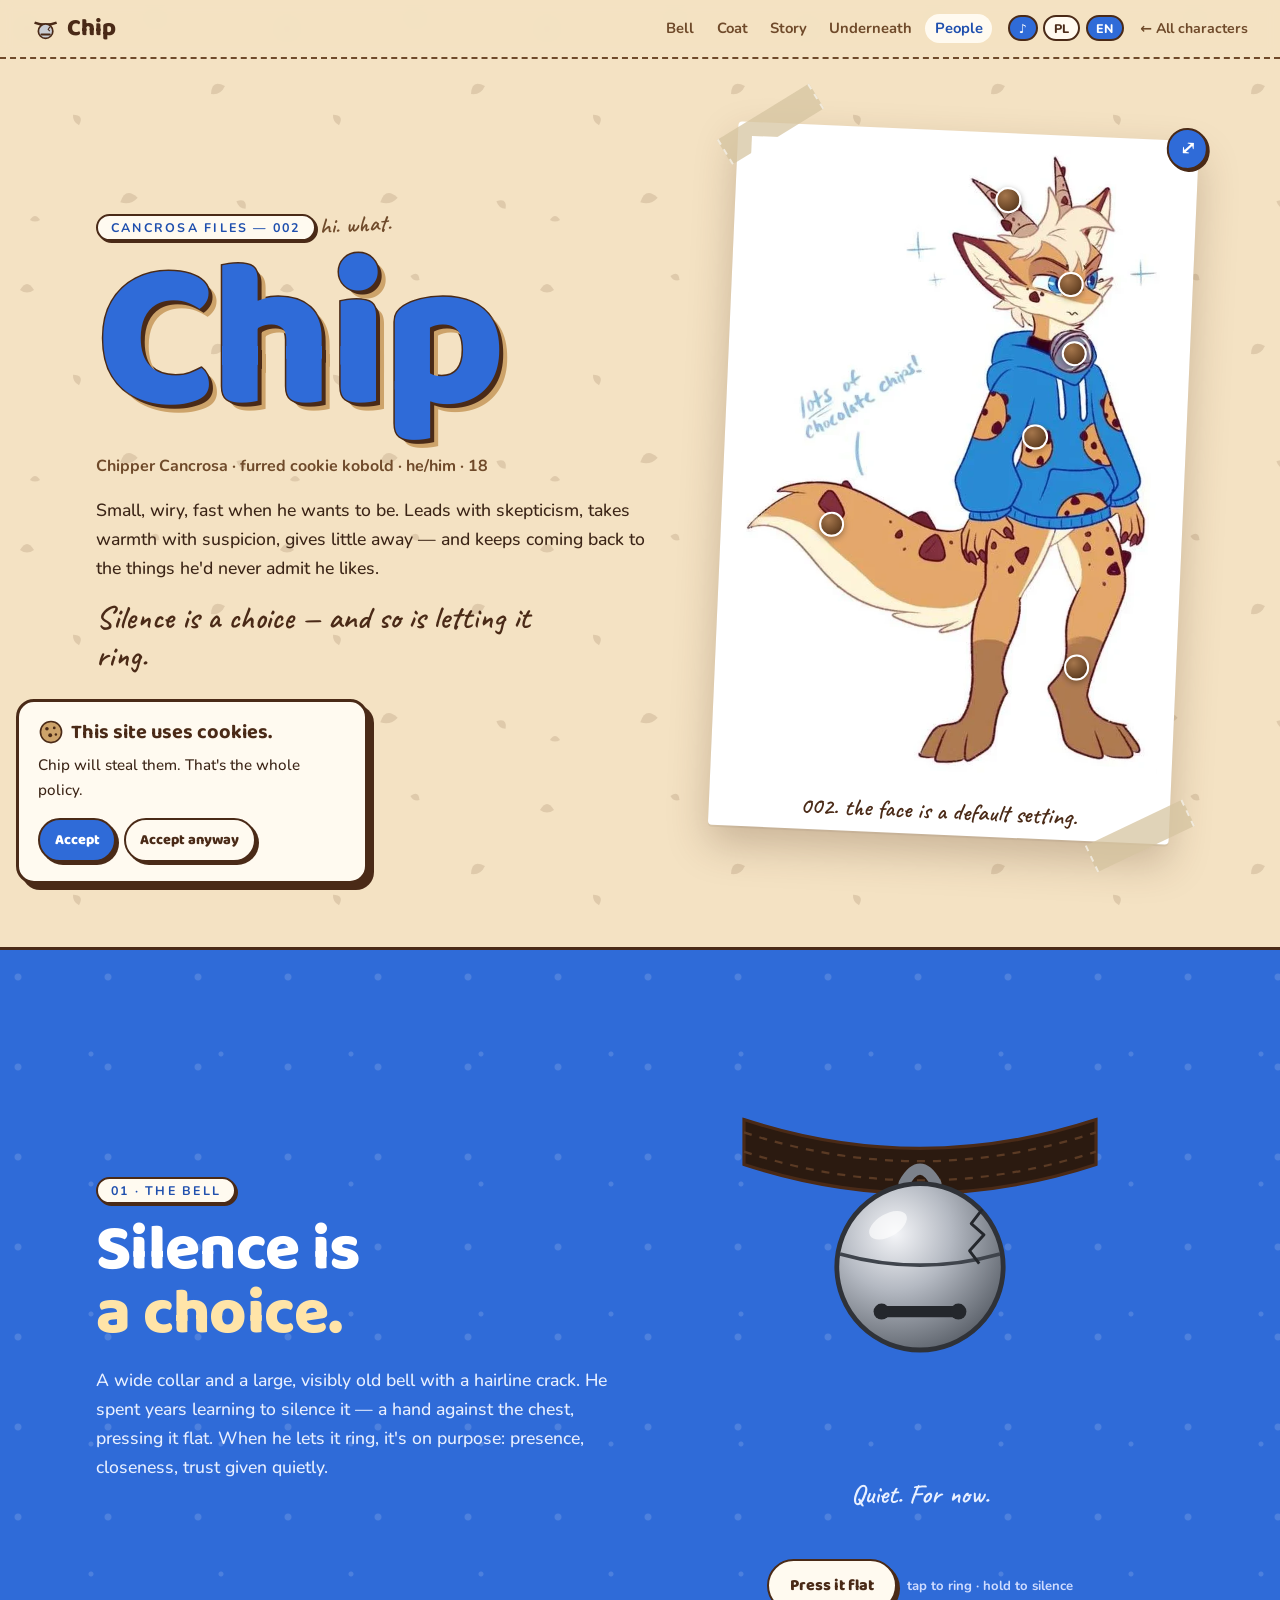
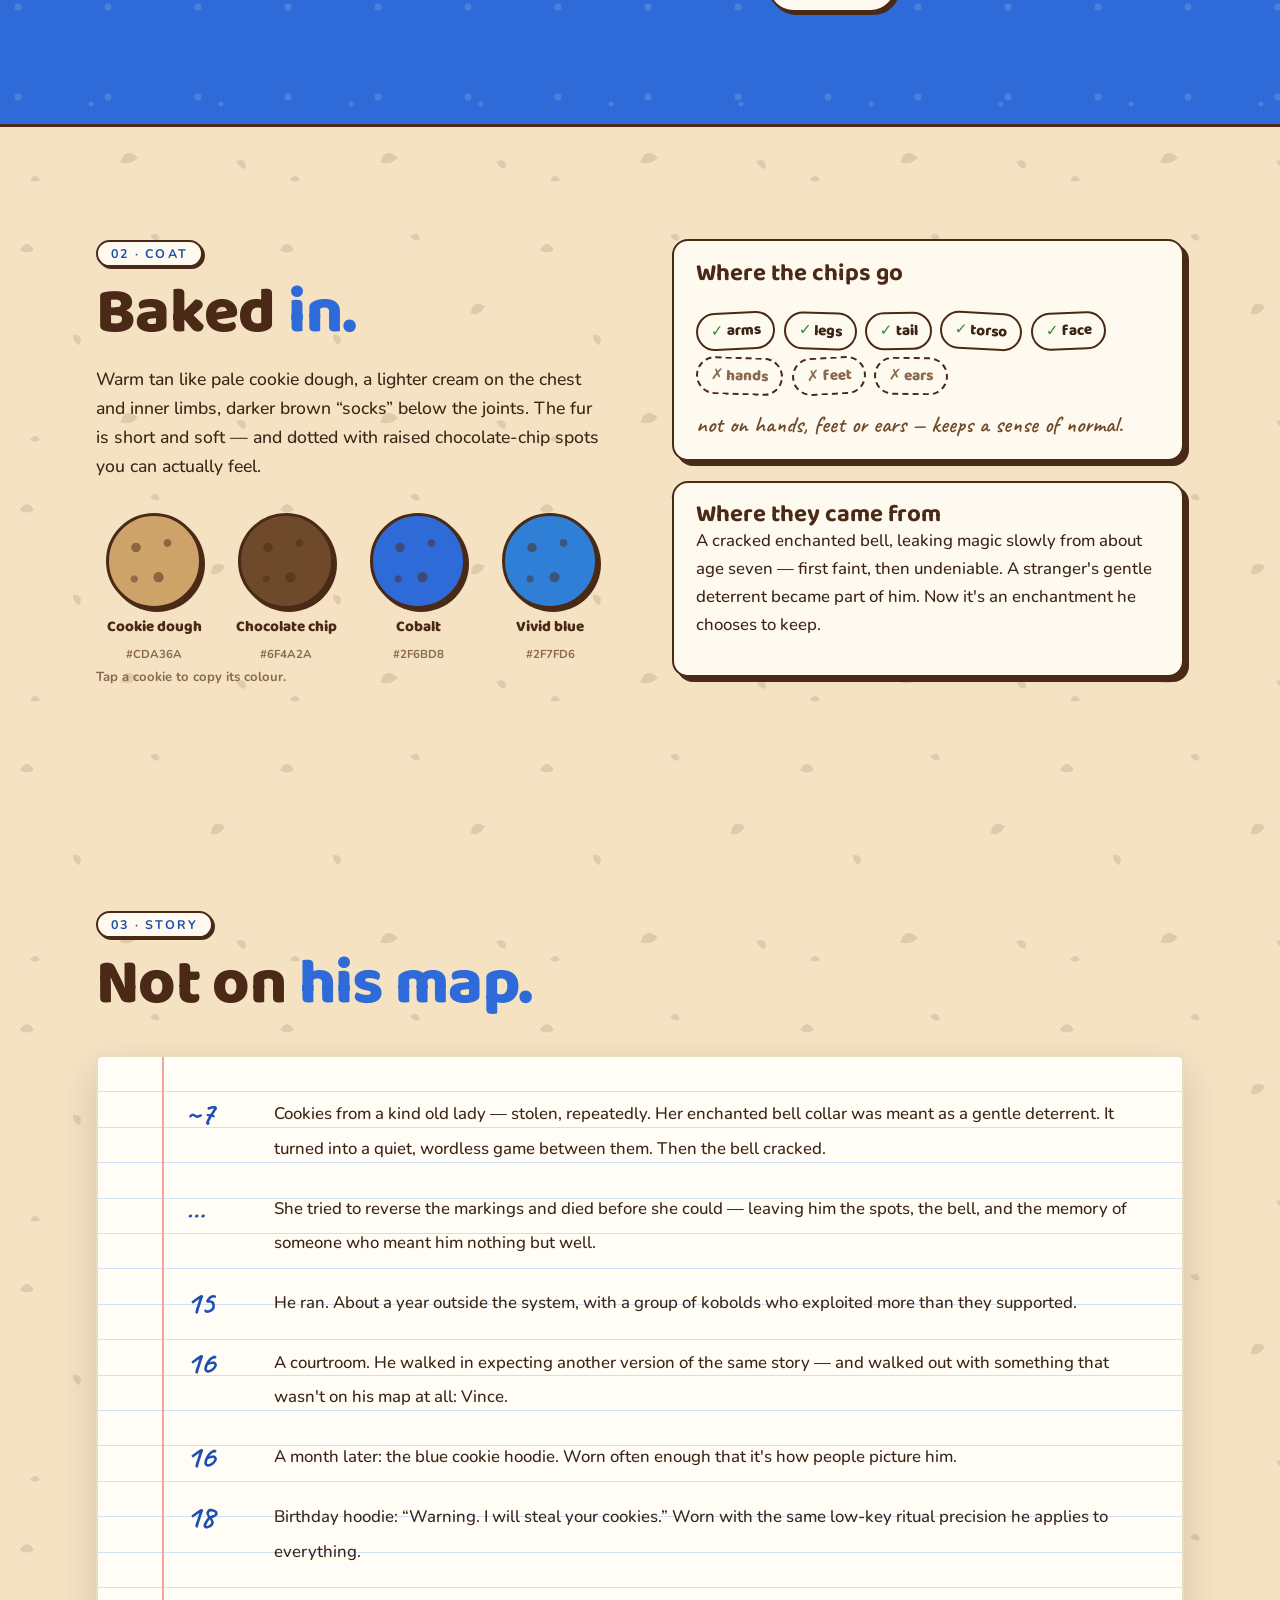
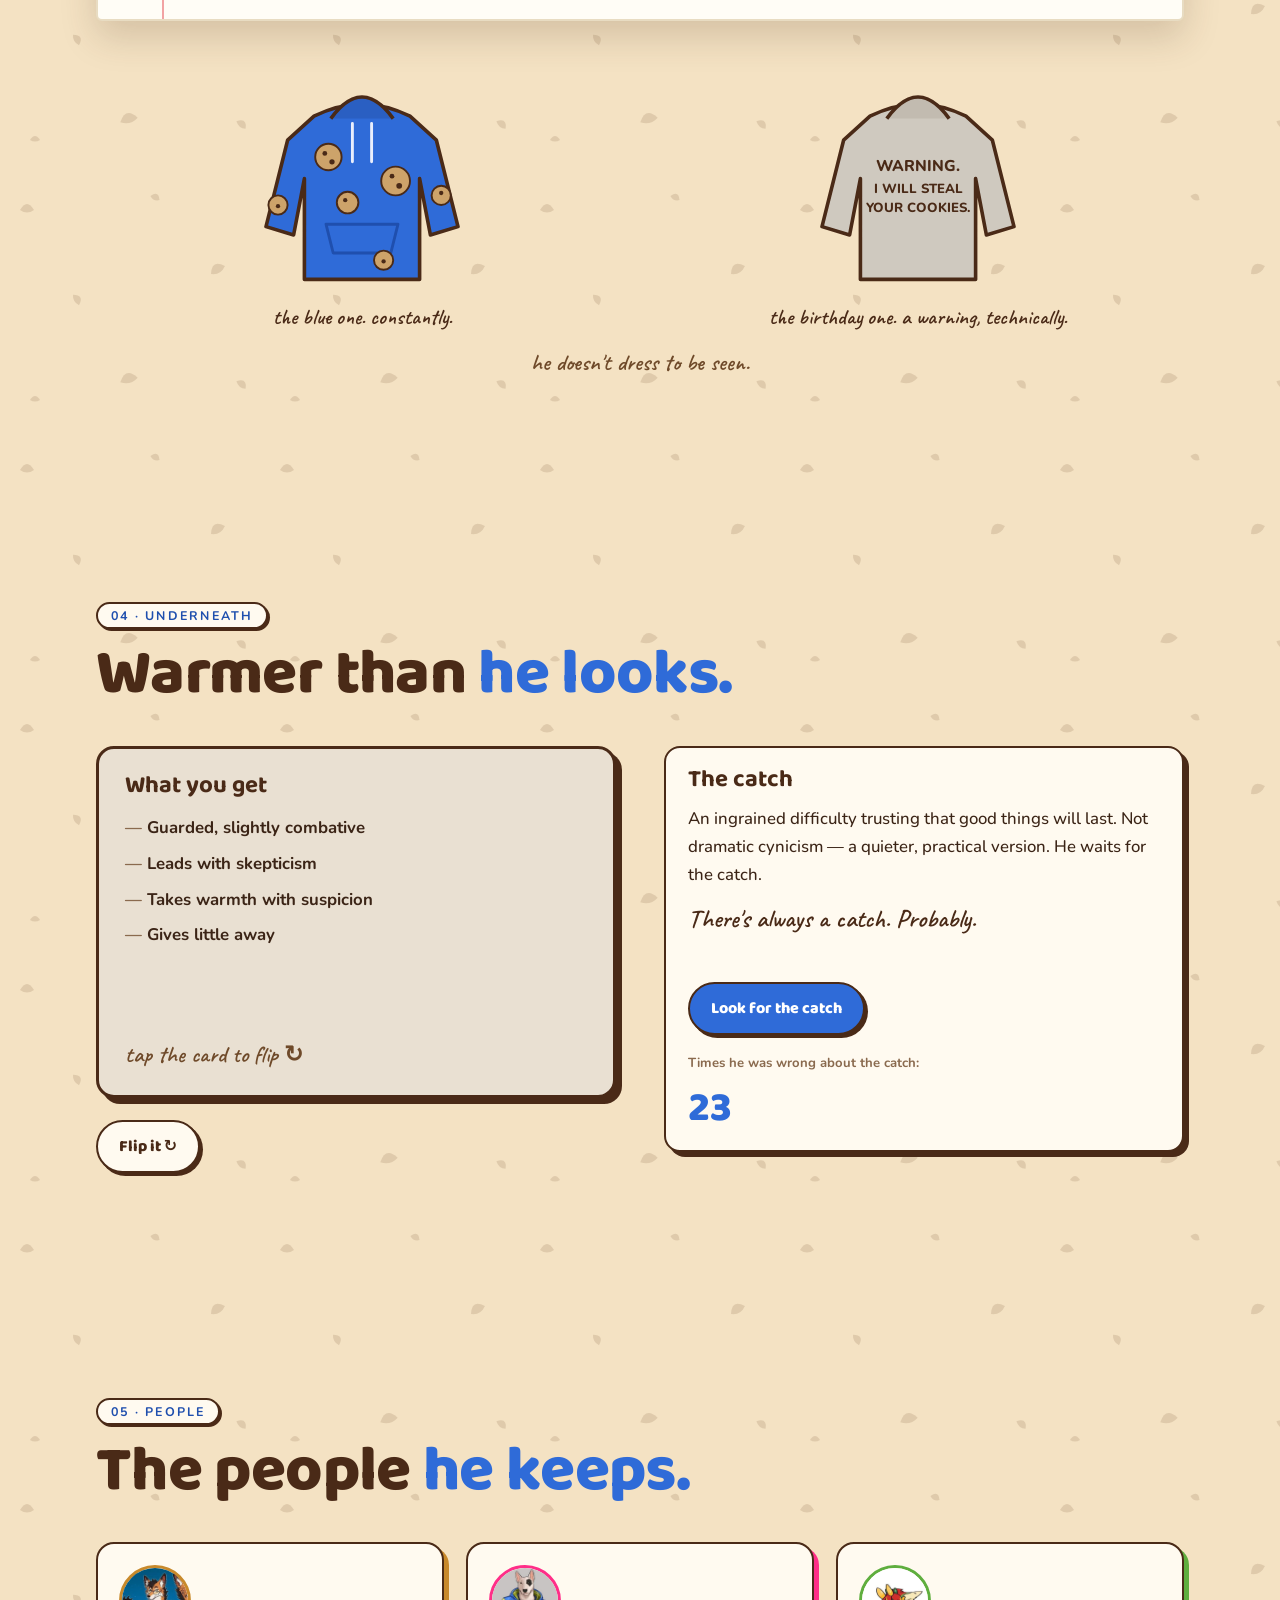
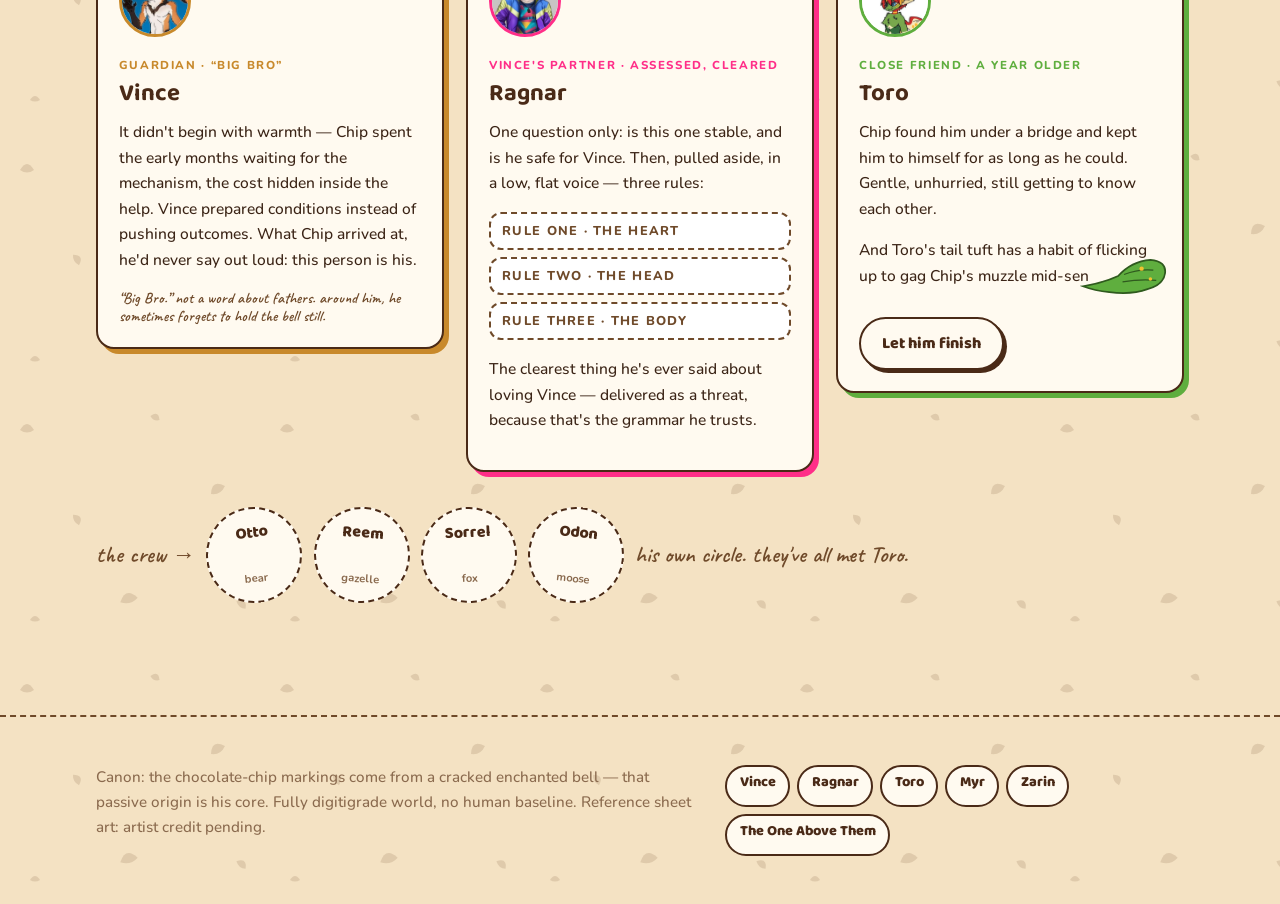
==== commit 57dd7989: "Strona główna PL/EN, pełna karta Chipa, README Strona główna dostała ten sam przełącznik PL/EN co po" ====
--- a/chip.html
+++ b/chip.html
@@ -83,6 +83,7 @@
         <div class="shot" id="shot">
           <img src="img/chip-polaroid.webp" width="585" height="865" alt="Chip's reference" data-en-alt="Chip: small furred kobold with striped horns, a blue hoodie with cookies and a bell on his collar" data-pl-alt="Chip: mały futrzasty kobold z prążkowanymi rogami, w niebieskiej bluzie w ciasteczka, z dzwonkiem na obroży">
         </div>
+        <button type="button" class="zoom ref-zoom" data-full="img/chip-ref.webp" data-caption="Chipper “Chip” Cancrosa" data-en-label="Open the full reference sheet" data-pl-label="Otwórz pełną kartę referencyjną" aria-label="Open the full reference sheet">⤢</button>
         <figcaption><span lang="en">002. the face is a default setting.</span><span lang="pl">002. ta mina to ustawienie domyślne.</span></figcaption>
       </figure>
     </div>
--- a/fonts/fonts.css
+++ b/fonts/fonts.css
@@ -21,3 +21,29 @@
 @font-face { font-family: "Caveat"; font-weight: 400 700; font-display: swap; src: url("caveat-var-latin.woff2") format("woff2"); unicode-range: U+0000-00FF,U+0131,U+0152-0153,U+02BB-02BC,U+02C6,U+02DA,U+02DC,U+0304,U+0308,U+0329,U+2000-206F,U+20AC,U+2122,U+2191,U+2193,U+2212,U+2215,U+FEFF,U+FFFD; }
 @font-face { font-family: "Nunito"; font-weight: 200 1000; font-display: swap; src: url("nunito-var-latin-ext.woff2") format("woff2"); unicode-range: U+0104-0107,U+0118-0119,U+0141-0144,U+015A-015B,U+0179-017C; }
 @font-face { font-family: "Nunito"; font-weight: 200 1000; font-display: swap; src: url("nunito-var-latin.woff2") format("woff2"); unicode-range: U+0000-00FF,U+0131,U+0152-0153,U+02BB-02BC,U+02C6,U+02DA,U+02DC,U+0304,U+0308,U+0329,U+2000-206F,U+20AC,U+2122,U+2191,U+2193,U+2212,U+2215,U+FEFF,U+FFFD; }
+/* Ragnar: Anton (plakatowe nagłówki) — SIL OFL. */
+@font-face { font-family: "Anton"; font-weight: 400; font-display: swap; src: url("anton-latin-ext.woff2") format("woff2"); unicode-range: U+0104-0107,U+0118-0119,U+0141-0144,U+015A-015B,U+0179-017C; }
+@font-face { font-family: "Anton"; font-weight: 400; font-display: swap; src: url("anton-latin.woff2") format("woff2"); unicode-range: U+0000-00FF,U+0131,U+0152-0153,U+02BB-02BC,U+02C6,U+02DA,U+02DC,U+0304,U+0308,U+0329,U+2000-206F,U+20AC,U+2122,U+2191,U+2193,U+2212,U+2215,U+FEFF,U+FFFD; }
+/* Toro: Fraunces (miękki szeryf, także kursywa; z makronami do „tōrō”) — SIL OFL. */
+@font-face { font-family: "Fraunces"; font-style: normal; font-weight: 100 900; font-display: swap; src: url("fraunces-var-latin-normal.woff2") format("woff2"); unicode-range: U+0000-00FF,U+0131,U+0152-0153,U+02BB-02BC,U+02C6,U+02DA,U+02DC,U+0304,U+0308,U+0329,U+2000-206F,U+20AC,U+2122,U+2191,U+2193,U+2212,U+2215,U+FEFF,U+FFFD; }
+@font-face { font-family: "Fraunces"; font-style: normal; font-weight: 100 900; font-display: swap; src: url("fraunces-var-latin-ext-normal.woff2") format("woff2"); unicode-range: U+0104-0107,U+0118-0119,U+0141-0144,U+015A-015B,U+0179-017C,U+014C-014D,U+016A-016B; }
+@font-face { font-family: "Fraunces"; font-style: italic; font-weight: 100 900; font-display: swap; src: url("fraunces-var-latin-italic.woff2") format("woff2"); unicode-range: U+0000-00FF,U+0131,U+0152-0153,U+02BB-02BC,U+02C6,U+02DA,U+02DC,U+0304,U+0308,U+0329,U+2000-206F,U+20AC,U+2122,U+2191,U+2193,U+2212,U+2215,U+FEFF,U+FFFD; }
+@font-face { font-family: "Fraunces"; font-style: italic; font-weight: 100 900; font-display: swap; src: url("fraunces-var-latin-ext-italic.woff2") format("woff2"); unicode-range: U+0104-0107,U+0118-0119,U+0141-0144,U+015A-015B,U+0179-017C,U+014C-014D,U+016A-016B; }
+/* Myr: Barlow, Barlow Condensed, Saira Stencil One, IBM Plex Mono — SIL OFL. */
+@font-face { font-family: "Barlow"; font-weight: 400; font-display: swap; src: url("barlow-latin-400.woff2") format("woff2"); unicode-range: U+0000-00FF,U+0131,U+0152-0153,U+02BB-02BC,U+02C6,U+02DA,U+02DC,U+0304,U+0308,U+0329,U+2000-206F,U+20AC,U+2122,U+2191,U+2193,U+2212,U+2215,U+FEFF,U+FFFD; }
+@font-face { font-family: "Barlow"; font-weight: 400; font-display: swap; src: url("barlow-latin-ext-400.woff2") format("woff2"); unicode-range: U+0104-0107,U+0118-0119,U+0141-0144,U+015A-015B,U+0179-017C; }
+@font-face { font-family: "Barlow"; font-weight: 600; font-display: swap; src: url("barlow-latin-600.woff2") format("woff2"); unicode-range: U+0000-00FF,U+0131,U+0152-0153,U+02BB-02BC,U+02C6,U+02DA,U+02DC,U+0304,U+0308,U+0329,U+2000-206F,U+20AC,U+2122,U+2191,U+2193,U+2212,U+2215,U+FEFF,U+FFFD; }
+@font-face { font-family: "Barlow"; font-weight: 600; font-display: swap; src: url("barlow-latin-ext-600.woff2") format("woff2"); unicode-range: U+0104-0107,U+0118-0119,U+0141-0144,U+015A-015B,U+0179-017C; }
+@font-face { font-family: "Barlow Condensed"; font-weight: 600; font-display: swap; src: url("barlow-condensed-latin-600.woff2") format("woff2"); unicode-range: U+0000-00FF,U+0131,U+0152-0153,U+02BB-02BC,U+02C6,U+02DA,U+02DC,U+0304,U+0308,U+0329,U+2000-206F,U+20AC,U+2122,U+2191,U+2193,U+2212,U+2215,U+FEFF,U+FFFD; }
+@font-face { font-family: "Barlow Condensed"; font-weight: 600; font-display: swap; src: url("barlow-condensed-latin-ext-600.woff2") format("woff2"); unicode-range: U+0104-0107,U+0118-0119,U+0141-0144,U+015A-015B,U+0179-017C; }
+@font-face { font-family: "Barlow Condensed"; font-weight: 700; font-display: swap; src: url("barlow-condensed-latin-700.woff2") format("woff2"); unicode-range: U+0000-00FF,U+0131,U+0152-0153,U+02BB-02BC,U+02C6,U+02DA,U+02DC,U+0304,U+0308,U+0329,U+2000-206F,U+20AC,U+2122,U+2191,U+2193,U+2212,U+2215,U+FEFF,U+FFFD; }
+@font-face { font-family: "Barlow Condensed"; font-weight: 700; font-display: swap; src: url("barlow-condensed-latin-ext-700.woff2") format("woff2"); unicode-range: U+0104-0107,U+0118-0119,U+0141-0144,U+015A-015B,U+0179-017C; }
+@font-face { font-family: "Saira Stencil One"; font-weight: 400; font-display: swap; src: url("saira-stencil-one-latin-400.woff2") format("woff2"); unicode-range: U+0000-00FF,U+0131,U+0152-0153,U+02BB-02BC,U+02C6,U+02DA,U+02DC,U+0304,U+0308,U+0329,U+2000-206F,U+20AC,U+2122,U+2191,U+2193,U+2212,U+2215,U+FEFF,U+FFFD; }
+@font-face { font-family: "Saira Stencil One"; font-weight: 400; font-display: swap; src: url("saira-stencil-one-latin-ext-400.woff2") format("woff2"); unicode-range: U+0104-0107,U+0118-0119,U+0141-0144,U+015A-015B,U+0179-017C; }
+@font-face { font-family: "IBM Plex Mono"; font-weight: 400; font-display: swap; src: url("ibm-plex-mono-latin-400.woff2") format("woff2"); unicode-range: U+0000-00FF,U+0131,U+0152-0153,U+02BB-02BC,U+02C6,U+02DA,U+02DC,U+0304,U+0308,U+0329,U+2000-206F,U+20AC,U+2122,U+2191,U+2193,U+2212,U+2215,U+FEFF,U+FFFD; }
+@font-face { font-family: "IBM Plex Mono"; font-weight: 400; font-display: swap; src: url("ibm-plex-mono-latin-ext-400.woff2") format("woff2"); unicode-range: U+0104-0107,U+0118-0119,U+0141-0144,U+015A-015B,U+0179-017C; }
+@font-face { font-family: "IBM Plex Mono"; font-weight: 500; font-display: swap; src: url("ibm-plex-mono-latin-500.woff2") format("woff2"); unicode-range: U+0000-00FF,U+0131,U+0152-0153,U+02BB-02BC,U+02C6,U+02DA,U+02DC,U+0304,U+0308,U+0329,U+2000-206F,U+20AC,U+2122,U+2191,U+2193,U+2212,U+2215,U+FEFF,U+FFFD; }
+@font-face { font-family: "IBM Plex Mono"; font-weight: 500; font-display: swap; src: url("ibm-plex-mono-latin-ext-500.woff2") format("woff2"); unicode-range: U+0104-0107,U+0118-0119,U+0141-0144,U+015A-015B,U+0179-017C; }
+/* Zarin: Space Grotesk — SIL OFL. */
+@font-face { font-family: "Space Grotesk"; font-weight: 300 700; font-display: swap; src: url("space-grotesk-var-latin.woff2") format("woff2"); unicode-range: U+0000-00FF,U+0131,U+0152-0153,U+02BB-02BC,U+02C6,U+02DA,U+02DC,U+0304,U+0308,U+0329,U+2000-206F,U+20AC,U+2122,U+2191,U+2193,U+2212,U+2215,U+FEFF,U+FFFD; }
+@font-face { font-family: "Space Grotesk"; font-weight: 300 700; font-display: swap; src: url("space-grotesk-var-latin-ext.woff2") format("woff2"); unicode-range: U+0104-0107,U+0118-0119,U+0141-0144,U+015A-015B,U+0179-017C; }
--- a/chip.css
+++ b/chip.css
@@ -95,6 +95,8 @@
 .polaroid::before { top: -.8rem; left: -1.4rem; transform: rotate(-34deg); }
 .polaroid::after { bottom: -.4rem; right: -1.6rem; transform: rotate(-28deg); }
 .polaroid .shot { position: relative; }
+.polaroid .ref-zoom { position: absolute; top: -.8rem; right: -.6rem; z-index: 2; width: 2.6rem; height: 2.6rem; border-radius: 50%; display: grid; place-items: center; cursor: zoom-in; font: 800 1.15rem/1 var(--round); color: #fff; background: var(--cobalt); border: 2.5px solid var(--choc); box-shadow: 2px 2px 0 var(--choc); }
+.polaroid .ref-zoom:hover { transform: translateY(-1px); }
 .polaroid figcaption { position: absolute; left: 0; right: 0; bottom: .6rem; text-align: center; font: 600 1.5rem var(--hand); color: var(--choc); }
 .spot {
   position: absolute; width: 1.6rem; height: 1.6rem; margin: -.8rem 0 0 -.8rem; border-radius: 50%; cursor: pointer; padding: 0;
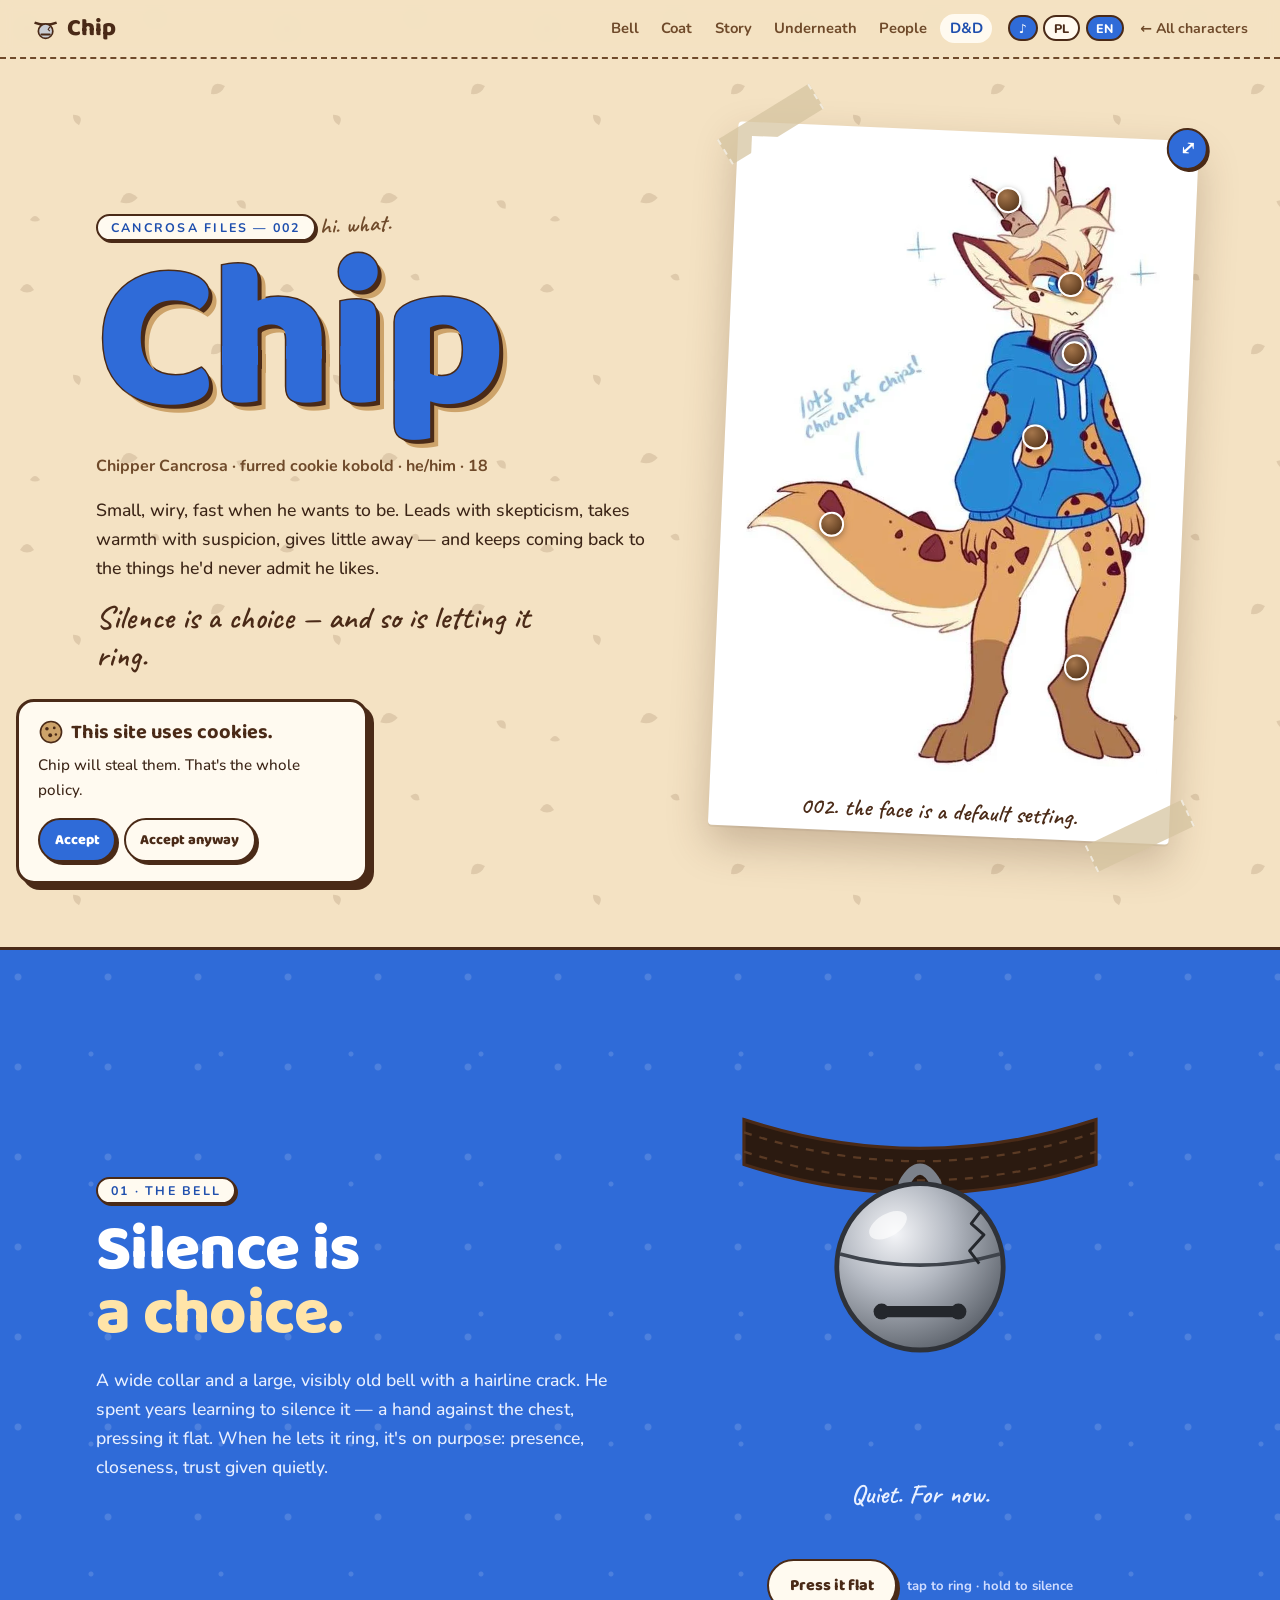
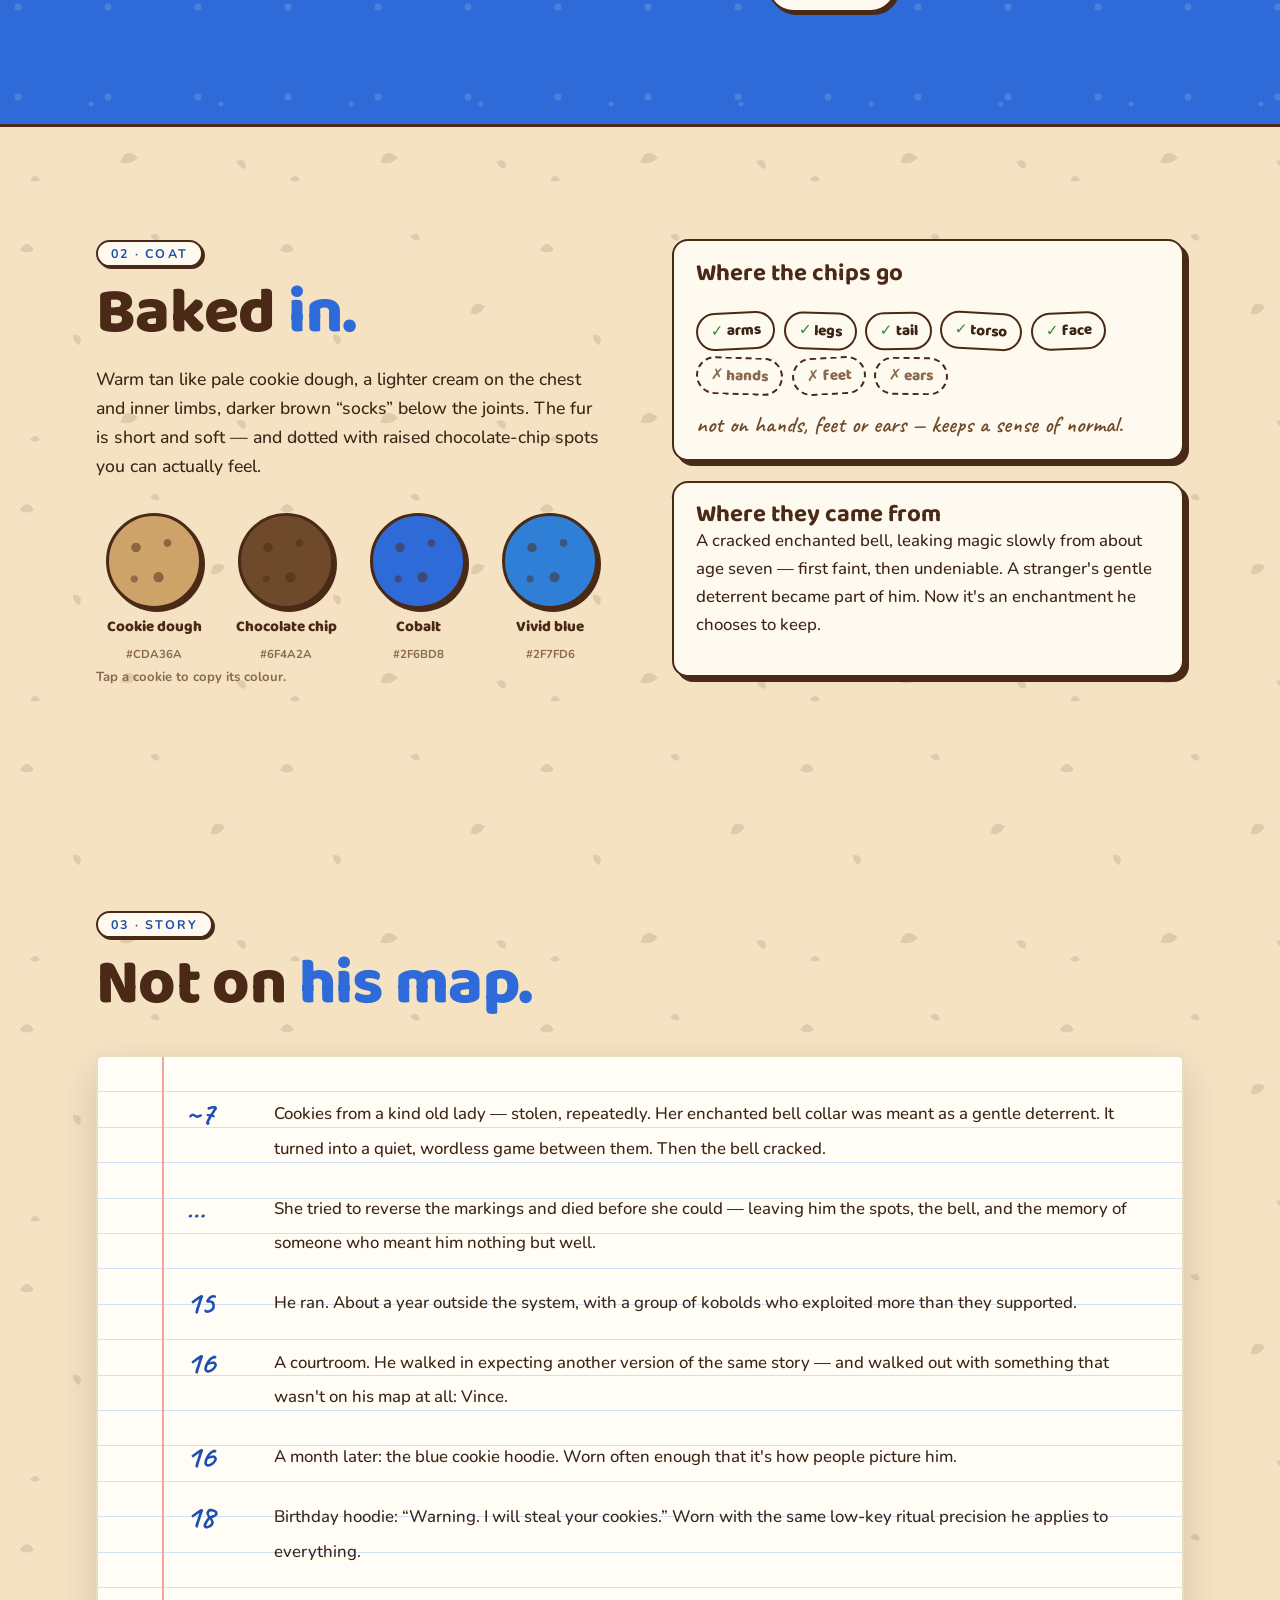
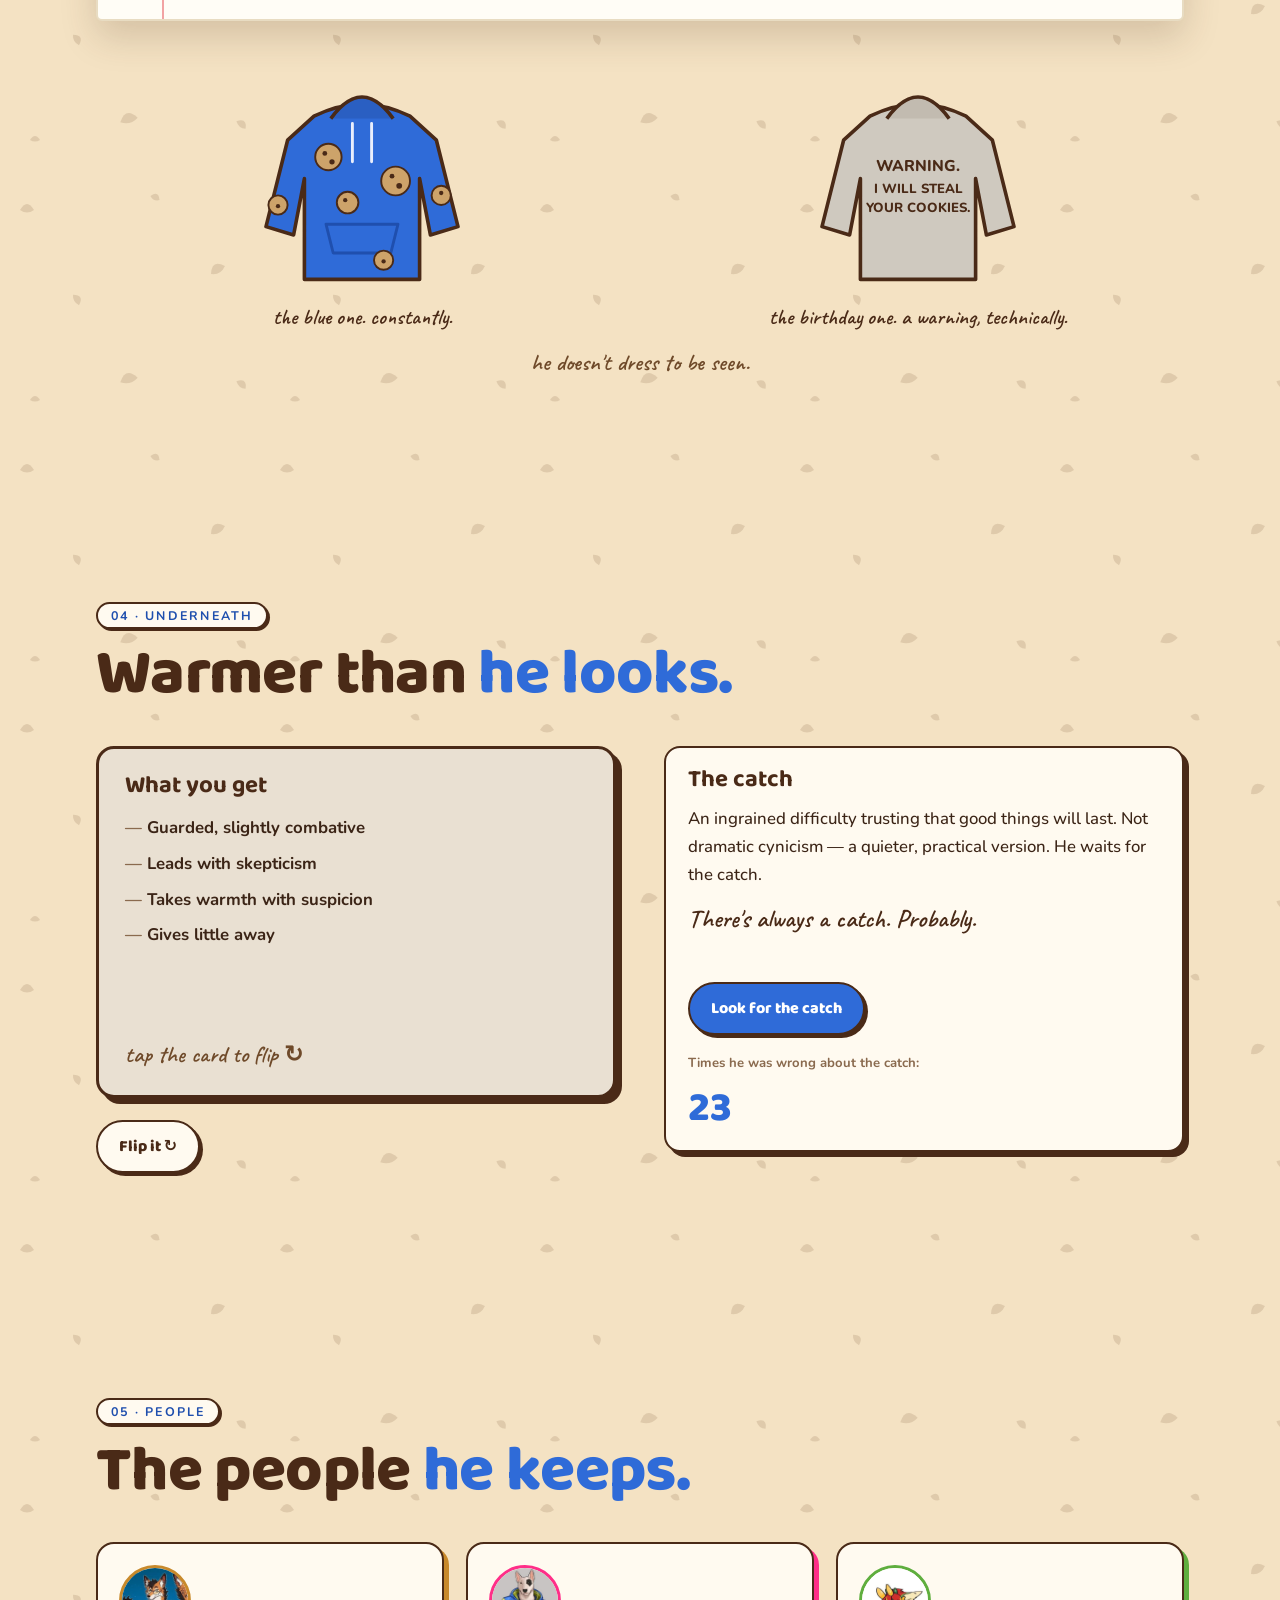
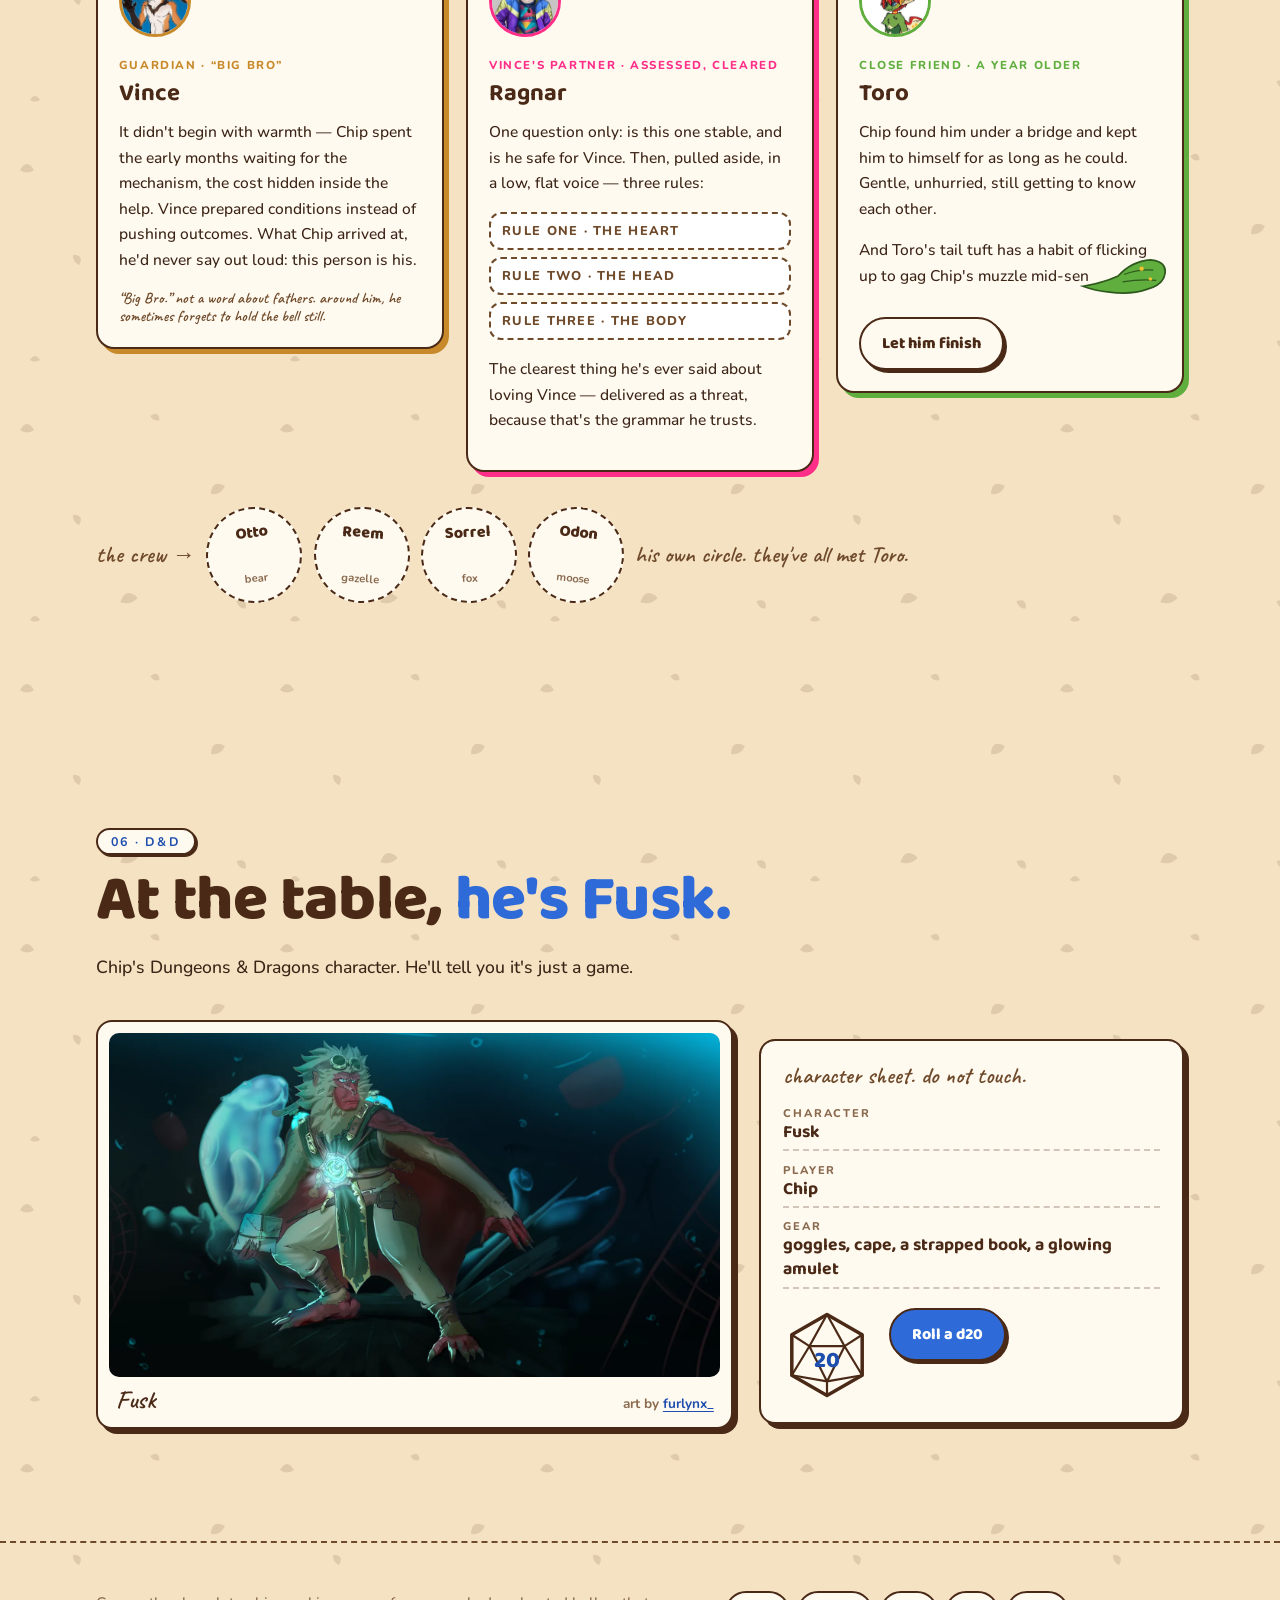
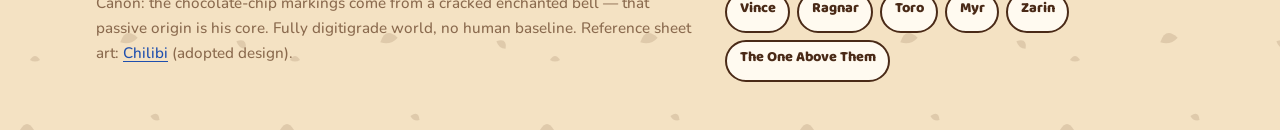
==== commit 8d1fb40e: "Arty, podpisy autorów i wpisy z konta Vince'a Podpisy: Chip — Chilibi, Ragnar — ivyfox_, ref Vince'a" ====
--- a/chip.html
+++ b/chip.html
@@ -51,6 +51,7 @@
     <a href="#story"><span lang="en">Story</span><span lang="pl">Historia</span></a>
     <a href="#under"><span lang="en">Underneath</span><span lang="pl">Pod spodem</span></a>
     <a href="#people"><span lang="en">People</span><span lang="pl">Ludzie</span></a>
+    <a href="#dnd">D&amp;D</a>
   </nav>
   <div class="tools">
     <button type="button" class="jar" id="jar" aria-live="polite" data-en-label="Cookies left" data-pl-label="Zostało ciasteczek" aria-label="Cookies left"><svg aria-hidden="true"><use href="#cookie"/></svg><span id="jarN">12</span></button>
@@ -83,7 +84,7 @@
         <div class="shot" id="shot">
           <img src="img/chip-polaroid.webp" width="585" height="865" alt="Chip's reference" data-en-alt="Chip: small furred kobold with striped horns, a blue hoodie with cookies and a bell on his collar" data-pl-alt="Chip: mały futrzasty kobold z prążkowanymi rogami, w niebieskiej bluzie w ciasteczka, z dzwonkiem na obroży">
         </div>
-        <button type="button" class="zoom ref-zoom" data-full="img/chip-ref.webp" data-caption="Chipper “Chip” Cancrosa" data-en-label="Open the full reference sheet" data-pl-label="Otwórz pełną kartę referencyjną" aria-label="Open the full reference sheet">⤢</button>
+        <button type="button" class="zoom ref-zoom" data-full="img/chip-ref.webp" data-caption="Chipper “Chip” Cancrosa · art by Chilibi" data-en-label="Open the full reference sheet" data-pl-label="Otwórz pełną kartę referencyjną" aria-label="Open the full reference sheet">⤢</button>
         <figcaption><span lang="en">002. the face is a default setting.</span><span lang="pl">002. ta mina to ustawienie domyślne.</span></figcaption>
       </figure>
     </div>
@@ -334,13 +335,48 @@
       </div>
     </div>
   </section>
+  <!-- ================= D&D: FUSK ================= -->
+  <section id="dnd">
+    <div class="wrap">
+      <p class="kicker" data-reveal>06 · D&amp;D</p>
+      <h2 data-reveal><span lang="en">At the table, <em>he's Fusk.</em></span><span lang="pl">Przy stole <em>jest Fuskiem.</em></span></h2>
+      <p class="intro" data-reveal="2" lang="en">Chip's Dungeons &amp; Dragons character. He'll tell you it's just a game.</p>
+      <p class="intro" data-reveal="2" lang="pl">Postać Chipa do Dungeons &amp; Dragons. Powie ci, że to tylko gra.</p>
+
+      <div class="dnd">
+        <figure class="fusk card" data-reveal>
+          <button type="button" class="zoom fusk-shot" data-full="img/fusk.webp" data-caption="Fusk · Chip's D&amp;D character · art by furlynx_">
+            <img src="img/fusk.webp" width="1600" height="900" loading="lazy" alt="Fusk" data-en-alt="Fusk: a pale-maned monkey with goggles, a cape and a glowing amulet, crouched underwater with a ghostly blue creature behind him" data-pl-alt="Fusk: małpa z jasną grzywą, w goglach i pelerynie, ze świecącym amuletem, przykucnięta pod wodą, za nią widmowe niebieskie stworzenie">
+          </button>
+          <figcaption><span class="hand">Fusk</span> <span><span lang="en">art by</span><span lang="pl">art:</span> <a href="https://www.instagram.com/furlynx_/">furlynx_</a></span></figcaption>
+        </figure>
+        <div class="card dnd-sheet" data-reveal="2">
+          <p class="hand"><span lang="en">character sheet. do not touch.</span><span lang="pl">karta postaci. nie dotykać.</span></p>
+          <dl>
+            <div><dt lang="en">Character</dt><dt lang="pl">Postać</dt><dd>Fusk</dd></div>
+            <div><dt lang="en">Player</dt><dt lang="pl">Gracz</dt><dd>Chip</dd></div>
+            <div><dt lang="en">Gear</dt><dt lang="pl">Ekwipunek</dt><dd lang="en">goggles, cape, a strapped book, a glowing amulet</dd><dd lang="pl">gogle, peleryna, księga na pasku, świecący amulet</dd></div>
+          </dl>
+          <div class="roll">
+            <button type="button" class="die" id="die" data-en-label="Roll a d20" data-pl-label="Rzuć k20" aria-label="Roll a d20">
+              <svg viewBox="0 0 100 100" aria-hidden="true"><path d="M50 4 L90 27 L90 73 L50 96 L10 73 L10 27 Z" fill="#fffaf0" stroke="#4a2a17" stroke-width="4" stroke-linejoin="round"/><path d="M50 4 L30 40 L70 40 Z M30 40 L10 27 M70 40 L90 27 M30 40 L50 80 L70 40 M30 40 L10 73 M70 40 L90 73 M50 80 L50 96 M50 80 L10 73 M50 80 L90 73" fill="none" stroke="#4a2a17" stroke-width="2.5" stroke-linejoin="round"/><text id="dieNum" x="50" y="64" text-anchor="middle">20</text></svg>
+            </button>
+            <div>
+              <button type="button" class="btn" id="rollBtn"><span lang="en">Roll a d20</span><span lang="pl">Rzuć k20</span></button>
+              <p class="hand roll-msg" id="rollMsg" aria-live="polite"></p>
+            </div>
+          </div>
+        </div>
+      </div>
+    </div>
+  </section>
 </main>
 
 <footer>
   <div class="wrap foot">
     <div>
-      <p lang="en">Canon: the chocolate-chip markings come from a cracked enchanted bell — that passive origin is his core. Fully digitigrade world, no human baseline. Reference sheet art: artist credit pending.</p>
-      <p lang="pl">Kanon: czekoladowe kropki pochodzą z pękniętego zaczarowanego dzwonka — to bierne pochodzenie jest jego rdzeniem. Świat w pełni digitigradalny, bez ludzi. Ref sheet: autor do uzupełnienia.</p>
+      <p lang="en">Canon: the chocolate-chip markings come from a cracked enchanted bell — that passive origin is his core. Fully digitigrade world, no human baseline. Reference sheet art: <a href="https://www.furaffinity.net/gallery/chilibi/">Chilibi</a> (adopted design).</p>
+      <p lang="pl">Kanon: czekoladowe kropki pochodzą z pękniętego zaczarowanego dzwonka — to bierne pochodzenie jest jego rdzeniem. Świat w pełni digitigradalny, bez ludzi. Ref sheet: <a href="https://www.furaffinity.net/gallery/chilibi/">Chilibi</a> (adoptowany projekt).</p>
     </div>
     <div class="others">
       <a href="vince.html">Vince</a><a href="ragnar.html">Ragnar</a><a href="toro.html">Toro</a><a href="myr.html">Myr</a><a href="zarin.html">Zarin</a><a href="index.html">The One Above Them</a>
@@ -615,9 +651,36 @@
     stealObs.unobserve(e.target);
     steal();
   }), { threshold: .35 });
-  ["bell", "coat", "story", "under", "people"].forEach(id => stealObs.observe(document.getElementById(id)));
-
-  CHAR.onLang(() => { renderBell(); renderNote(); renderCatch(); });
+  ["bell", "coat", "story", "under", "people", "dnd"].forEach(id => stealObs.observe(document.getElementById(id)));
+
+  // ---------- D&D: rzut k20 za Fuska ----------
+  const reduced = matchMedia("(prefers-reduced-motion: reduce)").matches;
+  const dieEl = document.getElementById("die"), dieNum = document.getElementById("dieNum"), rollMsg = document.getElementById("rollMsg");
+  let lastRoll = null, rolling = false;
+  function renderRoll() {
+    if (lastRoll === null) { rollMsg.textContent = ""; return; }
+    rollMsg.textContent = lastRoll === 20 ? t({ en: "nat 20. don't make it a thing.", pl: "naturalna dwudziestka. nie róbcie z tego afery." })
+      : lastRoll === 1 ? t({ en: "nat 1. that didn't happen.", pl: "jedynka. tego nie było." })
+      : lastRoll >= 10 ? t({ en: lastRoll + ". told you.", pl: lastRoll + ". a nie mówiłem." })
+      : t({ en: lastRoll + ". fine. it's fine.", pl: lastRoll + ". dobra. jest dobrze." });
+  }
+  function roll() {
+    if (rolling) return;
+    rolling = true;
+    const final = 1 + Math.floor(Math.random() * 20);
+    const done = () => { dieNum.textContent = final; lastRoll = final; rolling = false; dieEl.classList.remove("spin"); renderRoll(); };
+    if (reduced) { done(); return; }
+    dieEl.classList.remove("spin"); void dieEl.offsetWidth; dieEl.classList.add("spin");
+    let n = 0;
+    const shuffle = setInterval(() => {
+      dieNum.textContent = 1 + Math.floor(Math.random() * 20);
+      if (++n >= 9) { clearInterval(shuffle); done(); }
+    }, 70);
+  }
+  dieEl.addEventListener("click", roll);
+  document.getElementById("rollBtn").addEventListener("click", roll);
+
+  CHAR.onLang(() => { renderBell(); renderNote(); renderCatch(); renderRoll(); });
   CHAR.init();
 </script>
 </body>
--- a/char.css
+++ b/char.css
@@ -36,6 +36,17 @@
 }
 .toast.show { opacity: 1; transform: translate(-50%, 0); }
 
+/* Urodziny postaci */
+.bday {
+  position: fixed; left: 50%; top: 4.6rem; z-index: 55; transform: translateX(-50%); display: flex; align-items: center; gap: .8rem; max-width: calc(100vw - 2rem);
+  background: var(--toast-bg, #111214); color: var(--toast-fg, #f3efe7); border: 1px solid var(--toast-border, currentColor); border-radius: 999px;
+  padding: .5rem .6rem .5rem 1.1rem; font: var(--toast-font, 400 .72rem/1.4 ui-monospace, monospace); box-shadow: 0 10px 30px rgba(0,0,0,.35);
+  animation: bday-in .6s cubic-bezier(.2,.7,.2,1);
+}
+.bday::before { content: ""; flex: none; width: .55rem; height: .55rem; border-radius: 50%; background: #ffc35c; box-shadow: 0 0 10px #ffc35c; }
+.bday button { flex: none; width: 1.7rem; height: 1.7rem; border-radius: 50%; border: 1px solid currentColor; background: none; cursor: pointer; font-size: .7rem; opacity: .7; }
+@keyframes bday-in { from { opacity: 0; transform: translate(-50%, -10px); } }
+
 @media (prefers-reduced-motion: reduce) {
   html { scroll-behavior: auto; }
   *, *::before, *::after { animation-duration: .01ms !important; animation-delay: 0s !important; animation-iteration-count: 1 !important; transition-duration: .01ms !important; }
--- a/chip.css
+++ b/chip.css
@@ -237,10 +237,34 @@
 .others a { font: 800 .9rem var(--round); color: var(--choc); text-decoration: none; border: 2px solid var(--choc); border-radius: 999px; padding: .2rem .8rem; background: var(--paper); }
 .others a:hover { background: var(--cobalt); color: #fff; }
 
+/* ---------- D&D: Fusk ---------- */
+.dnd { display: grid; grid-template-columns: minmax(0, 1.5fr) minmax(0, 1fr); gap: 1.6rem; margin-top: 2.4rem; align-items: start; }
+.fusk { margin: 0; padding: .7rem; transform: rotate(-1deg); }
+.fusk-shot { display: block; width: 100%; padding: 0; border: 0; background: none; cursor: zoom-in; border-radius: 10px; overflow: hidden; }
+.fusk-shot img { width: 100%; transition: transform .5s; }
+.fusk-shot:hover img { transform: scale(1.03); }
+.fusk figcaption { display: flex; justify-content: space-between; align-items: baseline; gap: 1rem; padding: .5rem .4rem 0; font: 700 .85rem var(--body); color: var(--muted); }
+.fusk figcaption .hand { font-size: 1.6rem; color: var(--choc); }
+.dnd-sheet dl { margin: .6rem 0 1.2rem; display: grid; gap: .7rem; }
+.dnd-sheet dt { font: 800 .7rem var(--body); letter-spacing: .16em; text-transform: uppercase; color: var(--muted); }
+.dnd-sheet dd { margin: 0; font: 700 1.1rem/1.35 var(--round); color: var(--choc); border-bottom: 2px dashed rgba(74,42,23,.25); padding-bottom: .3rem; }
+.roll { display: flex; align-items: center; gap: 1.1rem; }
+.die { flex: none; width: 5.5rem; height: 5.5rem; padding: 0; border: 0; background: none; cursor: pointer; }
+.die svg { width: 100%; height: 100%; overflow: visible; }
+.die text { font: 800 26px var(--round); fill: var(--cobalt-2); }
+.die.spin svg { animation: die-spin .65s cubic-bezier(.2,.7,.2,1); }
+@keyframes die-spin { 0% { transform: rotate(0) scale(1); } 50% { transform: rotate(250deg) scale(.86); } 100% { transform: rotate(360deg) scale(1); } }
+.roll-msg { min-height: 1.4em; margin: .5rem 0 0; }
+
 @media (max-width: 900px) {
+  .dnd { grid-template-columns: 1fr; }
   .hero .wrap, .bell-sec .wrap, .coat, .under { grid-template-columns: 1fr; }
   .people { grid-template-columns: 1fr; }
   .polaroid { max-width: 26rem; margin: 1rem auto 0; }
+}
+@media (max-width: 900px) {
+  .nav nav { display: none; }
+  .tools { margin-left: auto; }
 }
 @media (max-width: 720px) {
   .nav nav { display: none; }
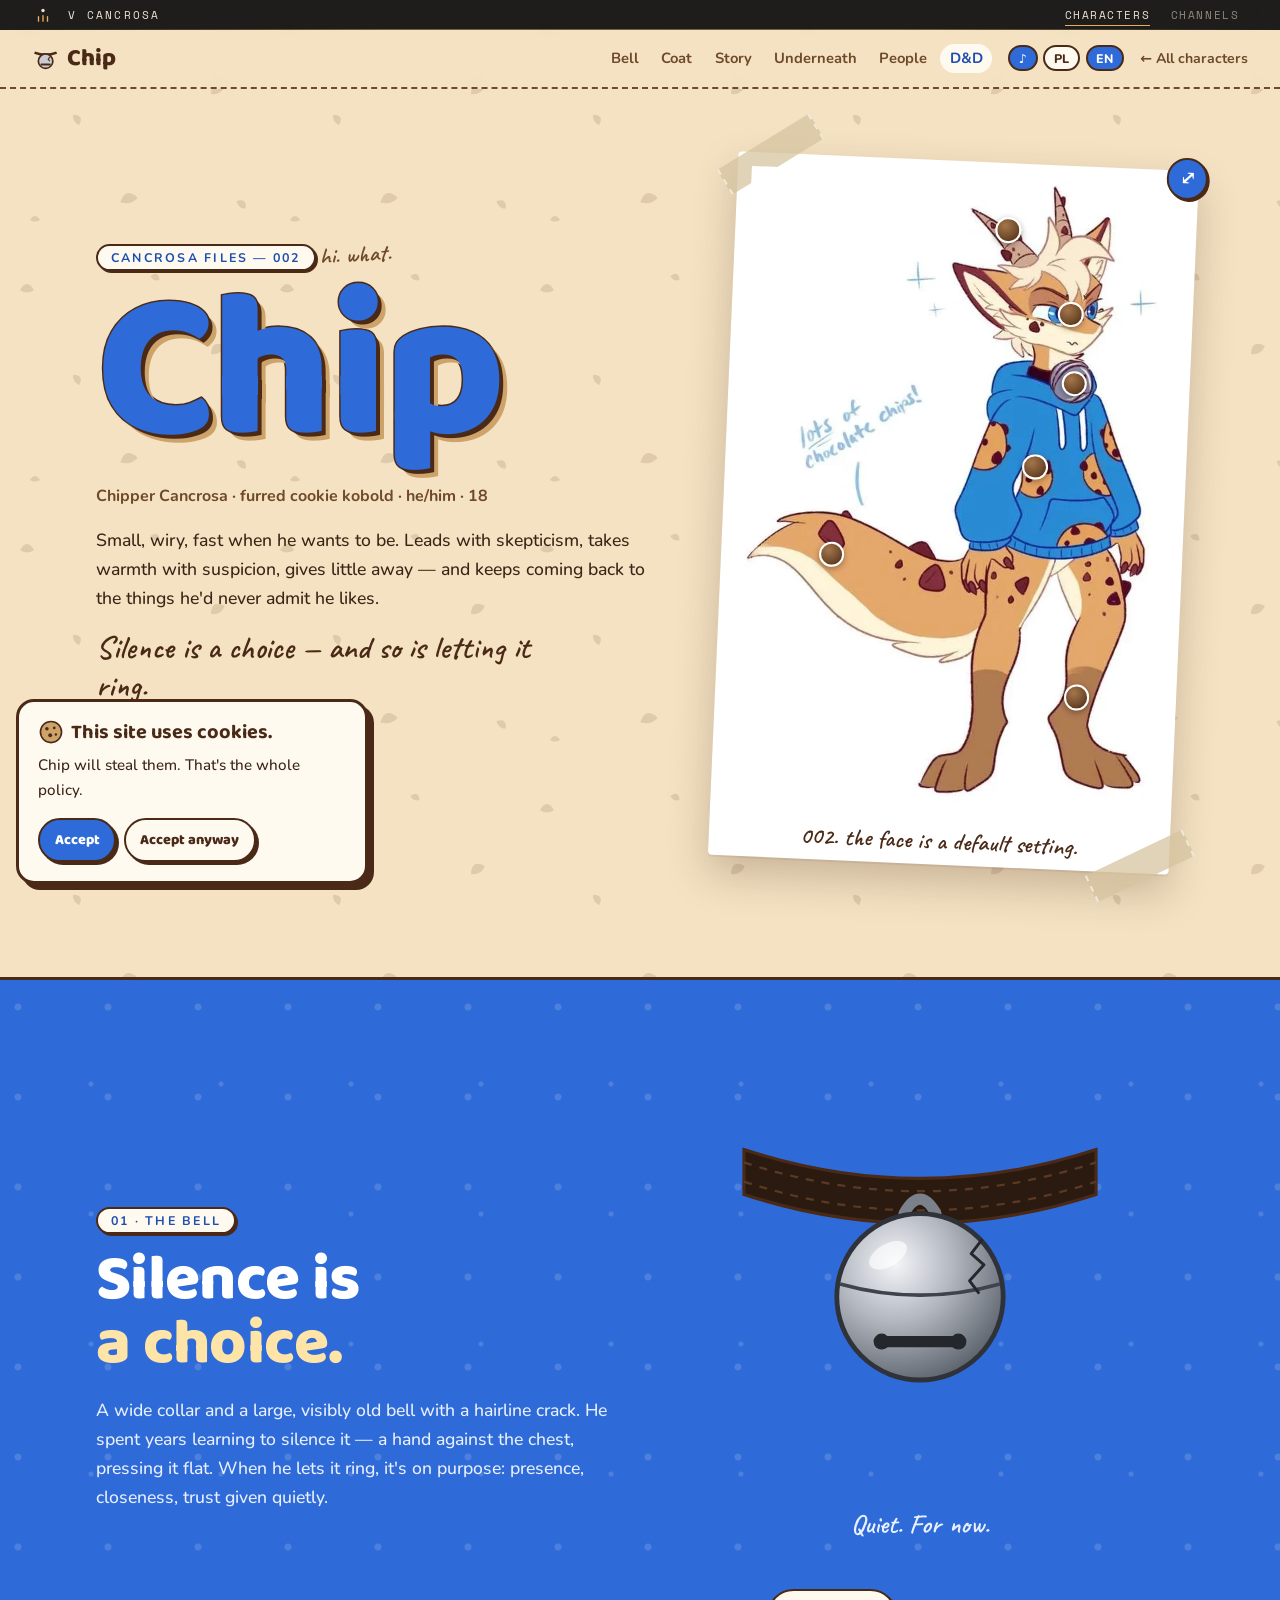
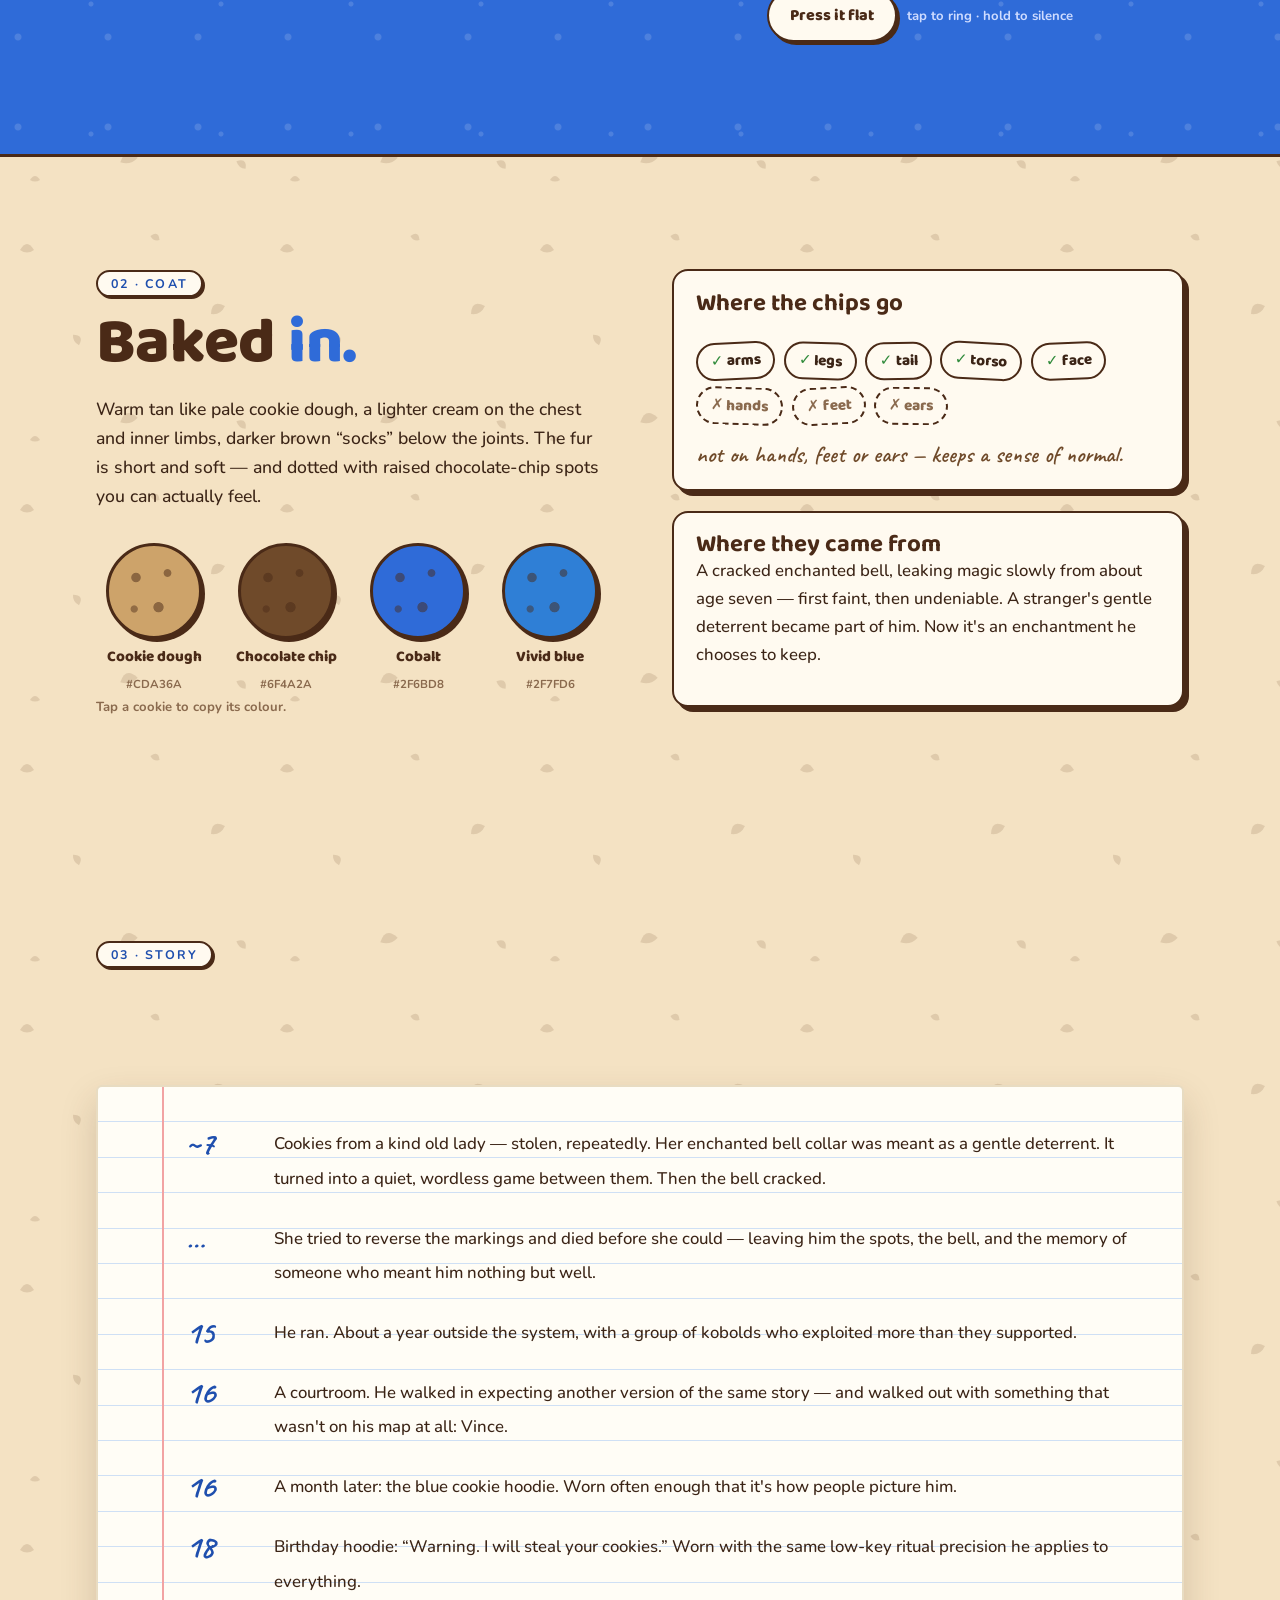
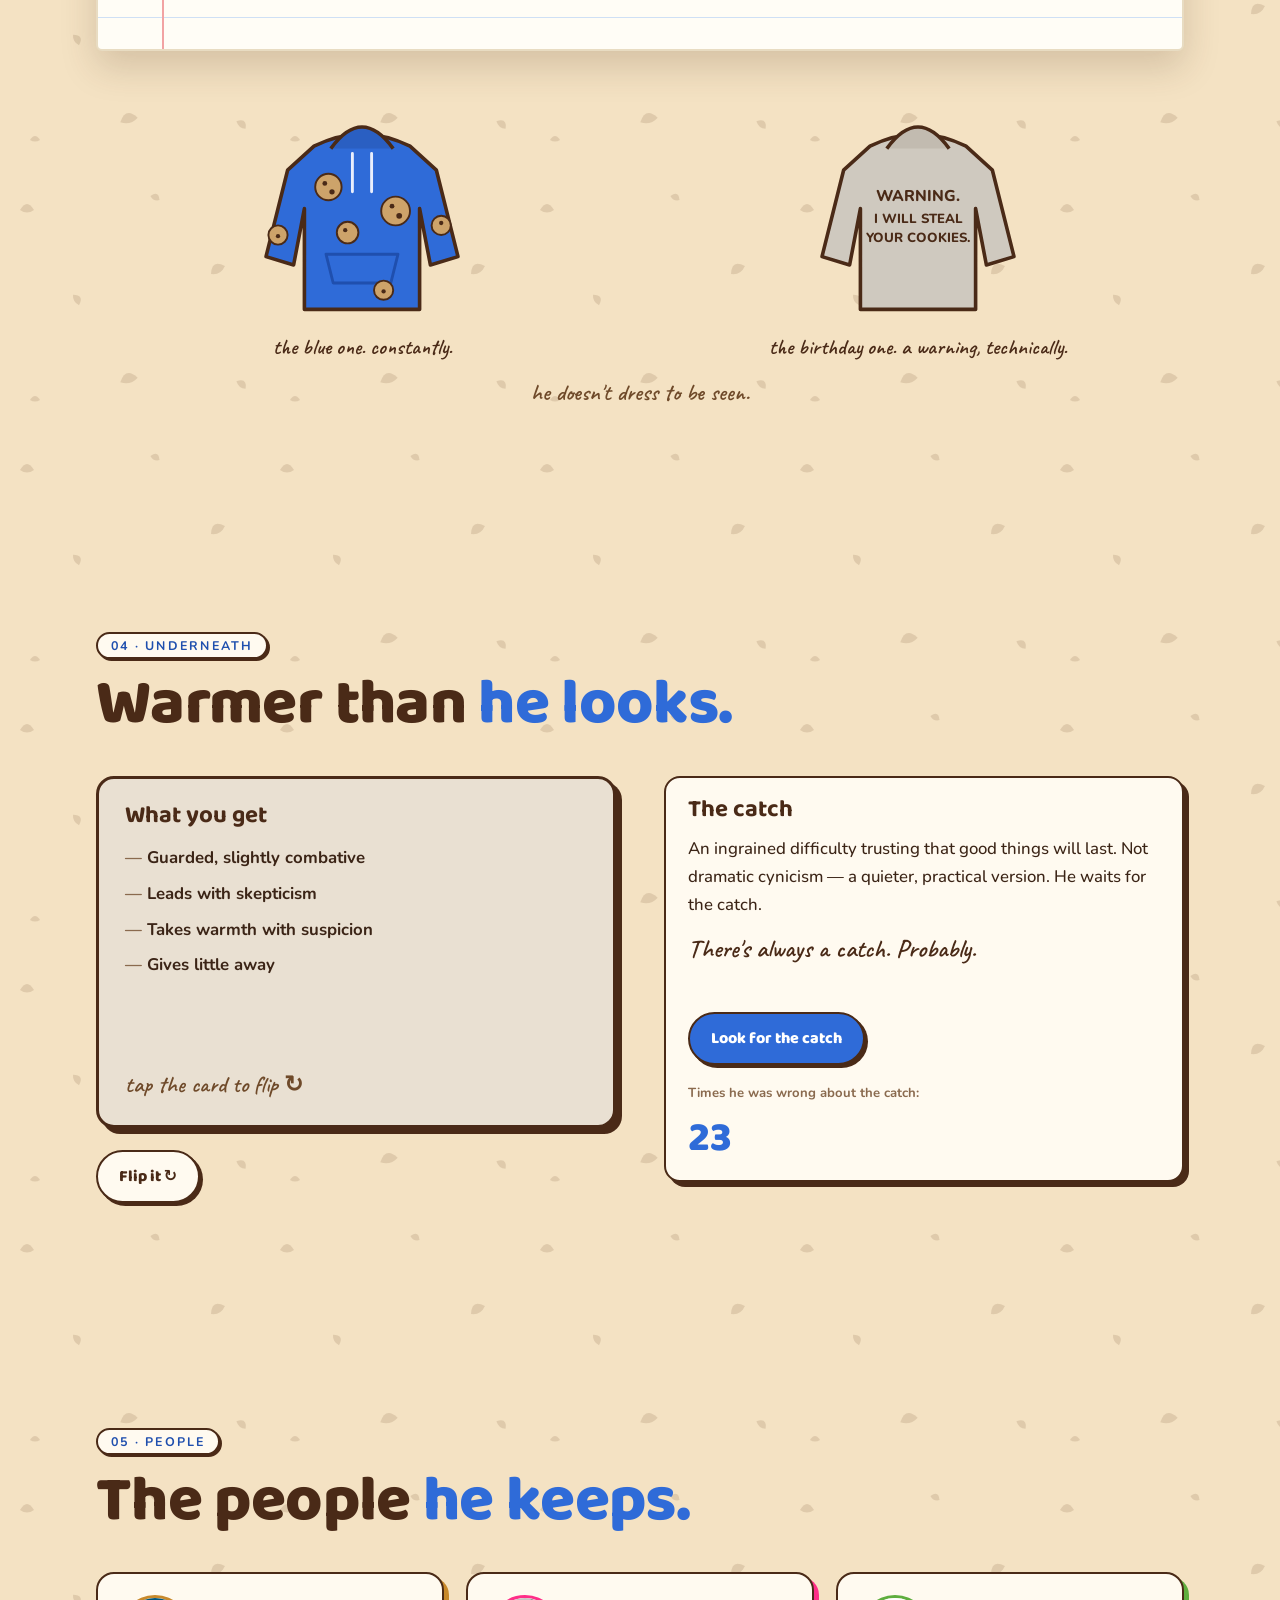
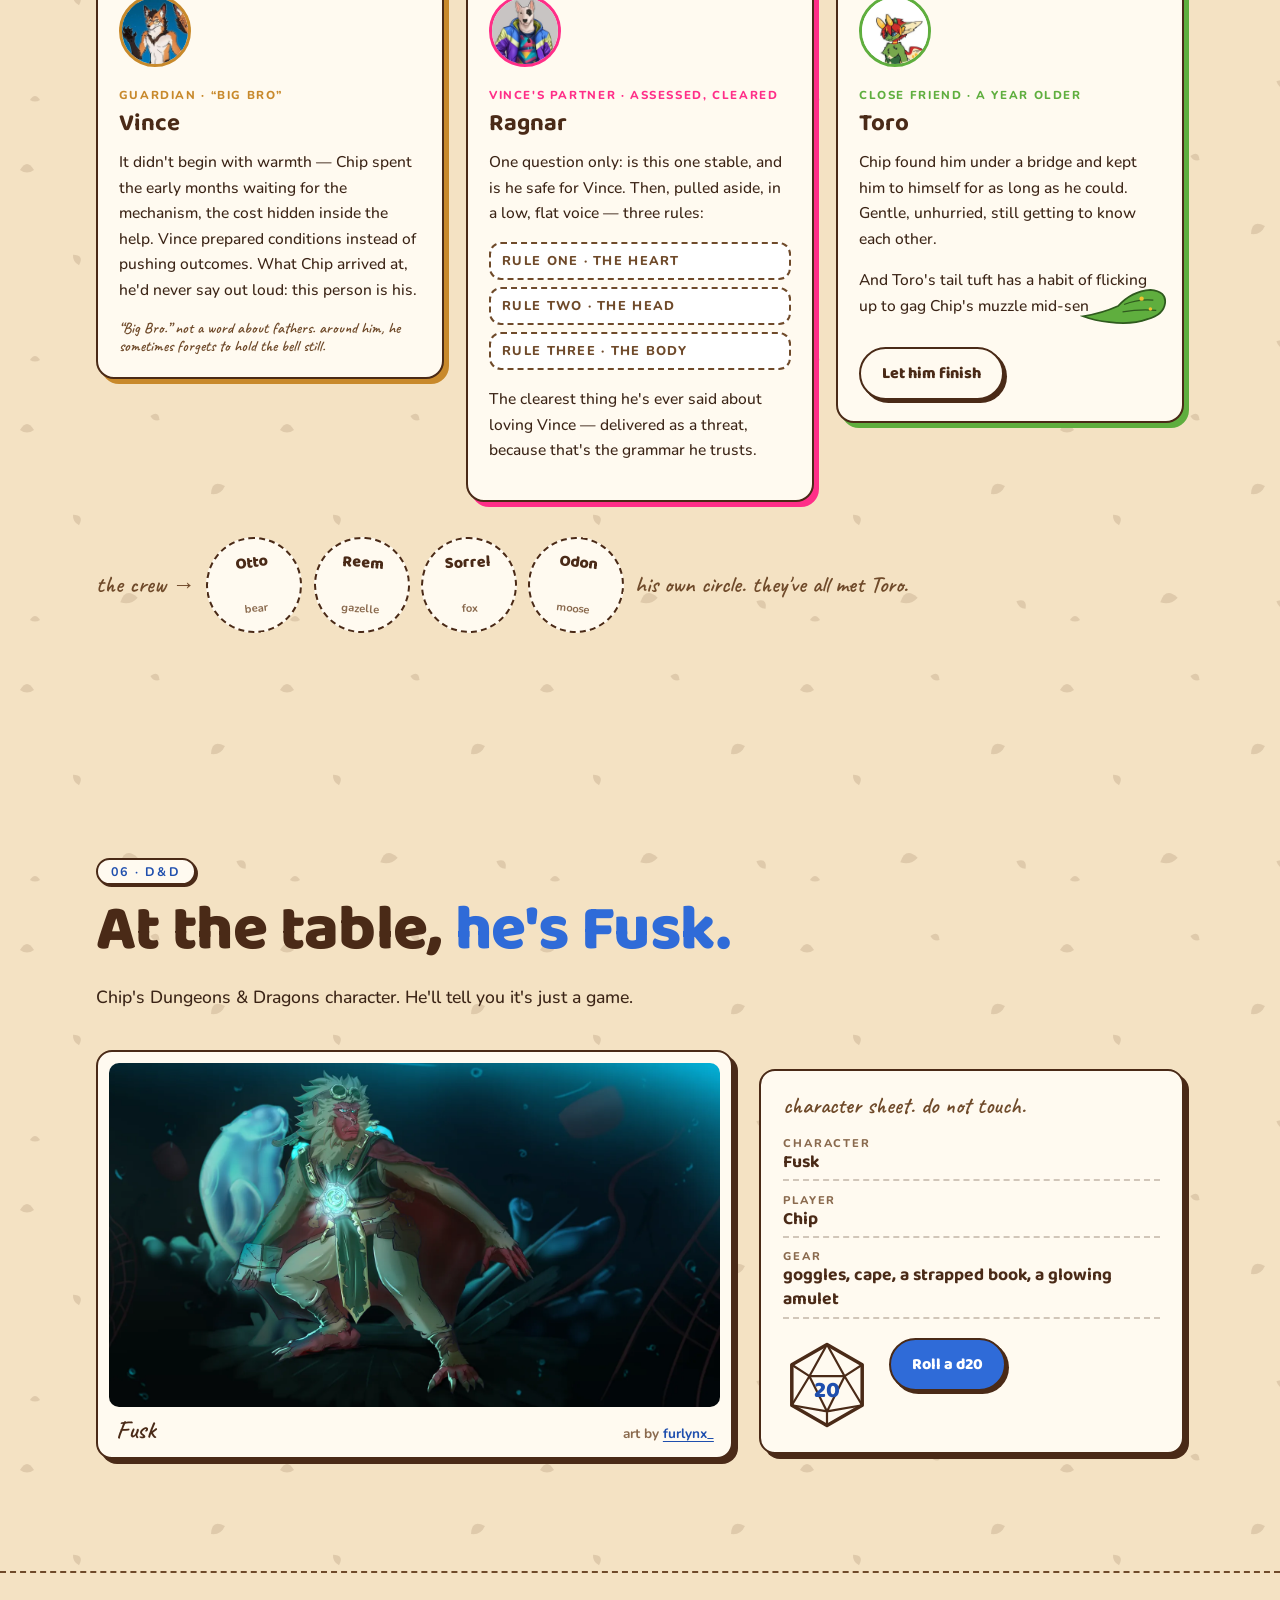
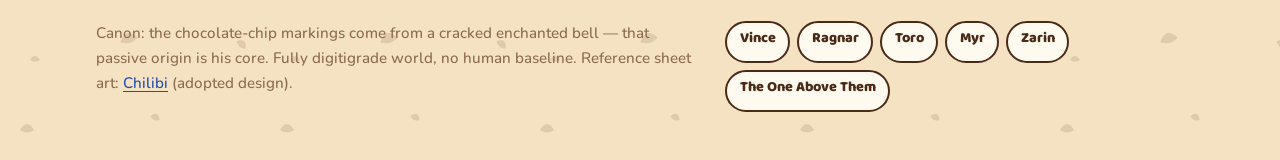
==== commit ca39f1d5: "Uniwersum V Cancrosa: wspólny pas łączący postacie, kanały i studio Nowy folder uni/ — źródło wspóln" ====
--- a/chip.html
+++ b/chip.html
@@ -26,6 +26,8 @@
 <link rel="stylesheet" href="fonts/fonts.css">
 <link rel="stylesheet" href="char.css">
 <link rel="stylesheet" href="chip.css">
+<link rel="stylesheet" href="uni/universe.css">
+<script src="uni/universe.js" data-site="fursony" defer></script>
 </head>
 <body>
 <a class="skip" href="#main"><span lang="en">Skip to content</span><span lang="pl">Przejdź do treści</span></a>
--- a/char.css
+++ b/char.css
@@ -5,6 +5,8 @@
 html { scroll-behavior: smooth; scroll-padding-top: 4.5rem; }
 body { margin: 0; overflow-x: clip; -webkit-font-smoothing: antialiased; }
 img { max-width: 100%; height: auto; display: block; }
+/* Atrybut hidden ma wygrywać z każdym display ustawionym w stylach (np. img { display: block }) */
+[hidden] { display: none !important; }
 button { font: inherit; color: inherit; }
 
 /* Język: widać tylko wybraną wersję */
@@ -27,6 +29,14 @@
 dialog.lightbox p { margin: .6rem 0 0; text-align: center; font: 400 .7rem/1.5 ui-monospace, monospace; letter-spacing: .14em; text-transform: uppercase; color: #bdb8ae; }
 dialog.lightbox button { position: fixed; top: 1rem; right: 1rem; width: 2.4rem; height: 2.4rem; border-radius: 50%; border: 1px solid rgba(255,255,255,.3); background: rgba(0,0,0,.6); color: #fff; cursor: pointer; }
 
+/* Otwieranie podglądu. Domyślnie miękkie powiększenie; strona może wybrać inne przez --lb-anim.
+   „lb-unfold” na podstawie: Modal Animations — Jesse Couch, codepen.io/designcouch/pen/obvKxm (MIT). */
+dialog.lightbox[open] { animation: var(--lb-anim, lb-blow) var(--lb-dur, .45s) cubic-bezier(.2,.8,.2,1); }
+dialog.lightbox[open]::backdrop { animation: lb-fade .3s ease; }
+@keyframes lb-blow { from { transform: scale(.88); opacity: 0; } }
+@keyframes lb-unfold { 0% { transform: scaleY(.005) scaleX(0); } 50% { transform: scaleY(.005) scaleX(1); } 100% { transform: none; } }
+@keyframes lb-fade { from { opacity: 0; } }
+
 /* Komunikat */
 .toast {
   position: fixed; left: 50%; bottom: 1.5rem; z-index: 60; transform: translate(-50%, 1rem); opacity: 0; pointer-events: none;
@@ -35,6 +45,11 @@
   transition: opacity .2s, transform .2s; max-width: calc(100vw - 2rem);
 }
 .toast.show { opacity: 1; transform: translate(-50%, 0); }
+
+/* Konto artysty przejęte albo nieaktywne: zamiast linku do konta — link do ostrzeżenia */
+.acct-warn::after { content: " \26A0\FE0E"; }
+/* Utwór z wpisu: link do wyszukiwania, bez odtwarzania */
+.song { font-size: .82rem; opacity: .85; }
 
 /* Urodziny postaci */
 .bday {
--- a/uni/universe.css
+++ b/uni/universe.css
@@ -0,0 +1,64 @@
+/* ==========================================================================
+   Wspólny pas „V Cancrosa” — jeden dla wszystkich stron uniwersum.
+   ŹRÓDŁO: repo V_Cancrosa-One-and-Fursonas, folder uni/.
+   Kopie: V_Cancrosa_Entertainment/assets/uni/, V_Cancrosa-YouTube-Create/site/uni/.
+   Zmieniaj tutaj i kopiuj cały folder uni/ (bez zmian) do pozostałych repo.
+   ========================================================================== */
+
+/* Czcionka pasa: Space Mono (SIL OFL, plik licencji obok). Wersja latin przed latin-ext — tak ma zostać. */
+@font-face { font-family: "Uni Mono"; font-weight: 400; font-display: swap; src: url("uni-mono-latin.woff2") format("woff2");
+  unicode-range: U+0000-00FF,U+0131,U+0152-0153,U+02BB-02BC,U+02C6,U+02DA,U+02DC,U+0304,U+0308,U+0329,U+2000-206F,U+2074,U+20AC,U+2122,U+2191,U+2193,U+2212,U+2215,U+FEFF,U+FFFD; }
+@font-face { font-family: "Uni Mono"; font-weight: 400; font-display: swap; src: url("uni-mono-latin-ext.woff2") format("woff2");
+  unicode-range: U+0100-02AF,U+1E00-1E9F,U+1EF2-1EFF,U+2020,U+20A0-20AB,U+20AD-20C0,U+2113,U+2C60-2C7F,U+A720-A7FF; }
+
+:root { --uni-h: 30px; --uni-top: var(--uni-h); --uni-gold: #e6ac60; --uni-cream: #ece3d3; --uni-muted: #8f887b; }
+html.uni-up { --uni-top: 0px; }
+
+/* Treść zjeżdża o wysokość pasa, a przyklejone nawigacje stron (.nav, .site-header) siadają tuż pod nim.
+   Działa od pierwszego malowania, więc nic nie skacze, gdy skrypt wstawi pas. */
+body { padding-top: var(--uni-h); }
+.nav, .site-header { top: var(--uni-top) !important; transition: top .3s ease; }
+html { scroll-padding-top: calc(4.75rem + var(--uni-h)); }
+
+.uni {
+  position: fixed; inset: 0 0 auto; z-index: 90; height: var(--uni-h); box-sizing: border-box;
+  display: flex; align-items: center; gap: .9rem; padding: 0 clamp(.75rem, 3vw, 2rem);
+  background: rgba(7, 8, 11, .9); backdrop-filter: blur(10px); -webkit-backdrop-filter: blur(10px);
+  font: 400 11px/1 "Uni Mono", ui-monospace, monospace; letter-spacing: .14em; text-transform: uppercase;
+  color: var(--uni-muted); transition: transform .3s ease; -webkit-font-smoothing: antialiased;
+}
+.uni::after { content: ""; position: absolute; left: 0; right: 0; bottom: 0; height: 1px; pointer-events: none;
+  background: linear-gradient(90deg, transparent, rgba(230,172,96,.45) 30%, rgba(230,172,96,.45) 70%, transparent); }
+html.uni-up .uni { transform: translateY(-100%); }
+.uni a { color: inherit; text-decoration: none; }
+.uni a:focus-visible, .uni button:focus-visible { outline: 2px solid var(--uni-gold); outline-offset: 2px; border-radius: 3px; }
+
+/* Znak: jeden punkt ponad trzema. Kilka szybkich kliknięć odsłania ukryte przejście. */
+.uni-mark { display: grid; place-items: center; width: 22px; height: 22px; padding: 0; margin: 0; border: 0; background: none; cursor: default; flex: none; }
+.uni-mark svg { width: 18px; height: 18px; overflow: visible; }
+.uni-mark .dot { fill: var(--uni-cream); transform-box: fill-box; transform-origin: center; transition: fill .3s; }
+.uni-mark path { stroke: var(--uni-gold); }
+.uni-mark.tap .dot { animation: uni-tap .35s ease; }
+.uni.open .uni-mark .dot { fill: var(--uni-gold); filter: drop-shadow(0 0 4px var(--uni-gold)); }
+@keyframes uni-tap { 50% { transform: scale(1.6); } }
+
+.uni-home { color: var(--uni-cream) !important; letter-spacing: .2em; white-space: nowrap; }
+.uni-links { display: flex; gap: .2rem; margin-left: auto; }
+.uni-links a { position: relative; padding: .45rem .55rem; white-space: nowrap; transition: color .2s; }
+.uni-links a:hover { color: var(--uni-cream); }
+.uni-links a[aria-current="page"] { color: var(--uni-cream); }
+.uni-links a[aria-current="page"]::after { content: ""; position: absolute; left: .55rem; right: .55rem; bottom: 2px; height: 1px; background: var(--uni-gold); }
+.uni-links .uni-studio { color: var(--uni-gold); animation: uni-in .5s ease both; }
+.uni-links .uni-studio[hidden] { display: none; }
+@keyframes uni-in { from { opacity: 0; transform: translateX(6px); } }
+
+@media (max-width: 520px) {
+  .uni { gap: .5rem; letter-spacing: .1em; }
+  .uni-home span { display: none; }
+  .uni-links a { padding: .45rem .4rem; }
+}
+@media (prefers-reduced-motion: reduce) {
+  .uni, .nav, .site-header { transition: none; }
+  .uni-mark.tap .dot, .uni-links .uni-studio { animation: none; }
+}
+@media print { .uni { display: none; } body { padding-top: 0; } }
